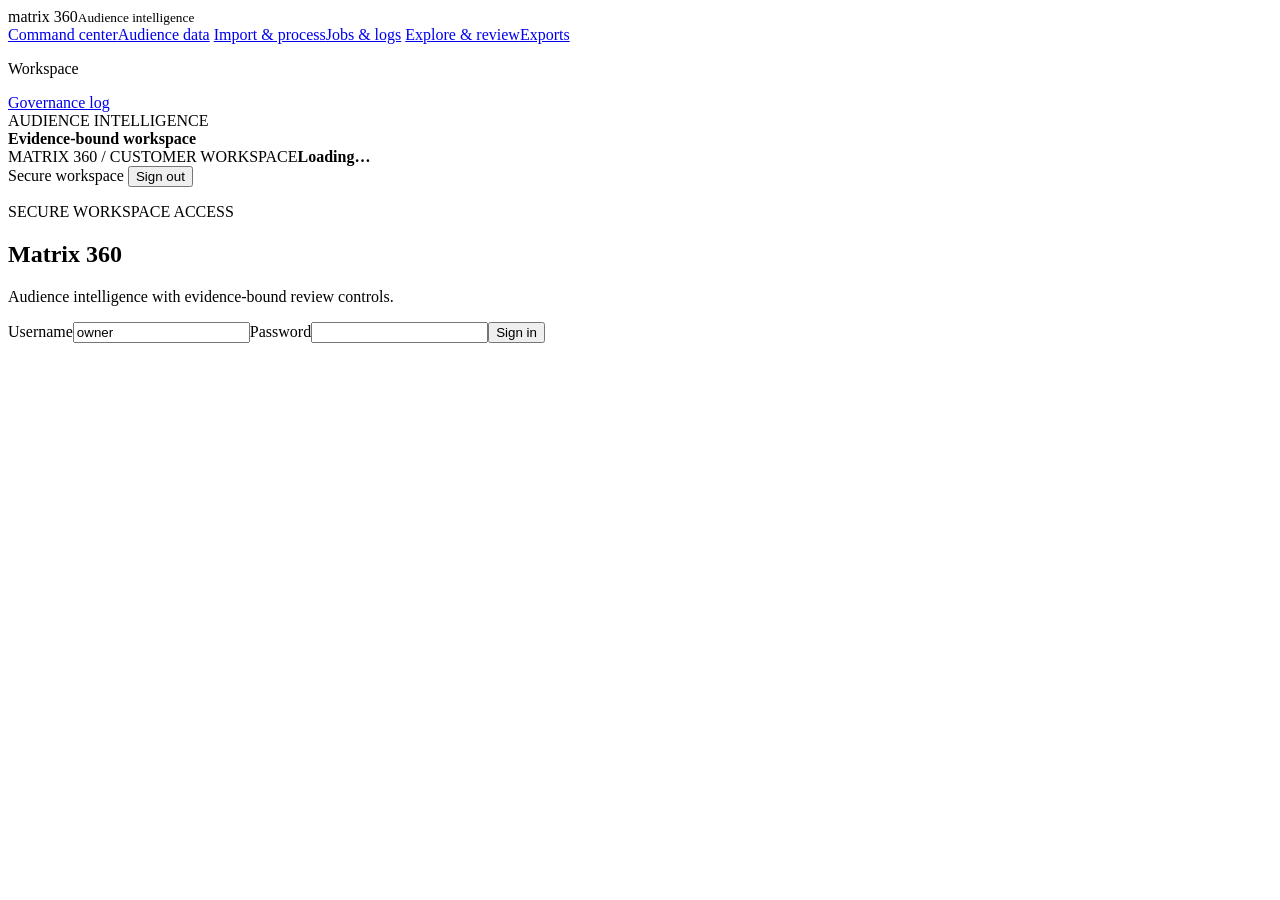
==== apps/web/index.html @ 9a4da001 "Connect bounded AI planning pipelines" ====
<!doctype html>
<html lang="en">
<head>
  <meta charset="utf-8" />
  <meta name="viewport" content="width=device-width, initial-scale=1" />
  <title>Matrix 360 / Audience Intelligence</title>
  <link rel="icon" href="/favicon.svg" type="image/svg+xml" />
  <link rel="stylesheet" href="/styles.css" />
  <link rel="stylesheet" href="/overrides.css" />
</head>
<body>
  <div class="app-shell">
    <aside class="sidebar" aria-label="Primary navigation">
      <div class="wordmark">matrix <span>360</span><small>Audience intelligence</small></div>
      <nav>
        <a class="active" href="#overview" data-page-link="dashboard">Command center</a><a href="#library" data-page-link="upload">Audience data</a>
        <a href="#processing" data-page-link="processing">Import &amp; process</a><a href="#activity" data-page-link="jobs">Jobs &amp; logs</a>
        <a href="#results" data-page-link="results">Explore &amp; review</a><a href="#exports" data-page-link="exports">Exports</a>
        <p>Workspace</p><a href="#audit" data-page-link="audit">Governance log</a>
      </nav>
      <div class="mode">AUDIENCE INTELLIGENCE<br><strong>Evidence-bound workspace</strong></div>
    </aside>
    <main>
      <header><div><span class="eyebrow">MATRIX 360 / CUSTOMER WORKSPACE</span><strong id="workspace">Loading…</strong></div><div class="status"><i></i> Secure workspace <button id="logout" class="quiet">Sign out</button></div></header>
      <section id="login-panel" class="login-panel">
        <div class="login-card"><p class="eyebrow">SECURE WORKSPACE ACCESS</p><h1>Matrix 360</h1><p>Audience intelligence with evidence-bound review controls.</p>
          <form id="login-form"><label>Username<input name="username" autocomplete="username" value="owner" required /></label><label>Password<input name="password" type="password" autocomplete="current-password" required /></label><button>Sign in</button></form><p id="login-error" role="alert"></p>
        </div>
      </section>
      <div id="console" hidden>
        <nav class="workflow-rail" aria-label="Guided workflow">
          <button type="button" data-workflow-page="upload" data-workflow-step="1"><span>01</span><strong>Import</strong><small>Upload &amp; inspect</small></button>
          <i aria-hidden="true"></i>
          <button type="button" data-workflow-page="processing" data-workflow-step="2"><span>02</span><strong>Define</strong><small>Review the plan</small></button>
          <i aria-hidden="true"></i>
          <button type="button" data-workflow-page="jobs" data-workflow-step="3"><span>03</span><strong>Review</strong><small>Results &amp; exports</small></button>
        </nav>
        <section id="overview" class="page-heading spatial-hero" data-page="dashboard"><div><p class="eyebrow">COMMAND CENTER</p><h1>Audience intelligence, in perspective.</h1><p>Bring source data, evidence-bound West Bengal classifications and review-ready exports into one accountable workspace.</p></div><div class="hero-actions"><span class="hero-orb" aria-hidden="true"></span><button id="new-job">Import audience data →</button></div></section>
        <section class="metrics" aria-label="Workspace statistics" data-page="dashboard"><article><span>Datasets</span><strong id="dataset-count">0</strong></article><article><span>Queued / running</span><strong id="active-count">0</strong></article><article><span>Completed</span><strong id="completed-count">0</strong></article><article><span>Review queue</span><strong id="review-count">0</strong></article></section>
        <section id="library" class="panel" data-page="upload"><div class="panel-heading"><div><p class="eyebrow">STEP 1 OF 3 · DATA LIBRARY</p><h2>Upload sources</h2><p>CSV, TSV, XLSX, XLS, XLSB or Parquet. Files stream to the local service; formulas are never executed.</p></div></div>
          <form id="upload-form"><label class="dropzone" id="dropzone" tabindex="0"><input id="files" name="files" type="file" multiple accept=".csv,.tsv,.xlsx,.xls,.xlsb,.parquet,.jsonl,.ndjson" /><strong>Drop files here or choose files</strong><span>Folder selection is supported in Chromium-based browsers.</span><input id="folder" type="file" webkitdirectory directory multiple hidden /></label><div class="upload-actions"><button type="button" class="secondary" id="choose-files">Choose files</button><button type="button" class="secondary" id="choose-folder">Choose folder</button><button id="upload" disabled>Upload &amp; inspect</button></div></form>
          <div id="file-tree" class="file-tree empty">No files selected.</div><div id="inspection" class="inspection" hidden></div>
          <section id="schema-catalog" class="schema-catalog" hidden aria-live="polite"><div class="schema-catalog-heading"><div><p class="eyebrow">IMPORT-LED FILTER CATALOG</p><h3>Fields detected from this dataset</h3><p id="schema-catalog-copy">Core identity and location fields are preserved. The remaining observed columns become filter candidates.</p></div><button id="improve-schema" class="secondary" type="button" hidden>AI refine labels</button></div><div id="schema-summary" class="schema-summary"></div><div id="schema-fields" class="schema-fields"></div><p id="schema-ai-notice" class="notice"></p></section>
        </section>
        <section id="processing" class="panel" data-page="processing"><div class="panel-heading"><div><p class="eyebrow">STEP 2 OF 3 · PROCESSING</p><h2>Start a persisted job</h2><p>Choose a deliberate workflow. Both modes use the same evidence-bound V4 executor.</p></div></div><div class="mode-switch" role="group" aria-label="Processing mode"><button type="button" class="selected" data-process-mode="verified">AI-Assisted Pipeline</button><button type="button" data-process-mode="ai-direct">AI Direct</button></div><div id="dataset-picker" class="empty">Upload a dataset to begin.</div><div id="verified-mode"><div class="ai-direct"><div><p class="eyebrow">AI-ASSISTED PIPELINE · REVIEWABLE FILTERS</p><h3>Plan with the observed schema</h3><p id="pipeline-planner-status">AI context: your objective and eligible non-contact headers only. The model never receives source rows, names, phones, emails or addresses.</p></div><label>Audience objective<textarea id="pipeline-objective" maxlength="600" placeholder="For example: West Bengal manufacturing companies in Howrah"></textarea></label><div class="ai-actions"><button id="suggest-pipeline-plan" type="button" class="secondary" disabled>Suggest safe filters</button><button id="preview-pipeline-plan" type="button" class="secondary" disabled>Validate &amp; preview</button></div><div id="pipeline-plan-status" class="notice">Select an uploaded dataset to build an editable, schema-bound filter plan.</div><div id="pipeline-plan-editor" class="filter-plan-editor" hidden></div></div><div class="filters"><label>Client export files<select id="process-profile-filter" multiple size="4"><option value="lakhotia" selected>Lakhotia Industrial</option><option value="shree" selected>Shree Heights</option><option value="vrindavan" selected>Vrindavan Greens</option></select></label><label>Limit client exports to districts<select id="process-district-filter" multiple size="6"></select></label><label><input id="ai-review-enabled" type="checkbox" /> Optional AI research review<small>Uses company, sector, district and geography status only. It adds review suggestions, never changes a classification or export.</small></label><small>Leave districts unselected to include matches from every West Bengal district. A record can remain in more than one selected client file when it matches more than one profile.</small></div><button id="start-job" disabled>Approve &amp; start AI-assisted processing</button></div><div id="ai-direct-mode" hidden><div class="ai-direct"><div><p class="eyebrow">AI DIRECT · PLAN THEN EXECUTE</p><h3>Start from a business profile</h3><p>AI context: the selected versioned business profile, your objective, and eligible non-contact headers. Source rows, names, phones, emails and addresses never leave this service.</p></div><label>Business profile<select id="ai-direct-profile"><option value="">No profile context</option></select></label><label>Objective<textarea id="ai-objective" maxlength="600" placeholder="For example: West Bengal manufacturing companies in Howrah"></textarea></label><div class="ai-actions"><button id="suggest-audience-plan" type="button" class="secondary" disabled>Suggest filters</button><button id="start-ai-job" type="button" disabled>Approve plan &amp; generate leads</button></div><div id="audience-plan" class="notice">Select an uploaded dataset, choose a profile prompt if applicable, then review the generated filter plan.</div></div></div><p class="notice">Exports are research outputs, not consent to contact. The local Matrix Engine V4 rules are versioned and testable.</p></section>
        <section id="activity" class="panel" data-page="jobs"><div class="panel-heading"><div><p class="eyebrow">STEP 3 OF 3 · JOBS &amp; LOGS</p><h2>Processing status and job log</h2></div><button class="secondary refresh">Refresh</button></div><div id="jobs" class="empty">No jobs yet.</div><div id="job-log" class="job-log empty">Select a job to see its processing log.</div><a id="download-job-log" class="secondary log-download" hidden>Download selected job log</a></section>
          <section id="results" class="panel" data-page="results"><div class="panel-heading"><div><p class="eyebrow">RESULTS &amp; REVIEW</p><h2>Audience explorer</h2><p>Layer observed source filters to define a campaign segment. Filters never infer consent or intent.</p></div><div><input id="search" placeholder="Search name, company, city or email" /><button id="run-search" class="secondary">Search</button></div></div><div class="filters"><label>Geography<select id="geo-filter" multiple size="5"><option>WB_CONFIRMED</option><option>WB_POSSIBLE</option><option>OUTSIDE_WB</option><option>GEO_UNKNOWN</option><option>REVIEW_REQUIRED</option></select></label><label>Districts<select id="district-filter" multiple size="6"></select></label><label>Client research views<select id="profile-filter" multiple size="3"><option value="lakhotia">Lakhotia Industrial</option><option value="shree">Shree Heights</option><option value="vrindavan">Vrindavan Greens</option></select></label><small>Filters combine with AND. Multiple values inside a filter use OR.</small></div><div class="filter-builder"><div><p class="eyebrow">FULL-DATASET FILTER BUILDER</p><h3>Filter only what this processed dataset contains</h3><p id="filter-hint" class="notice">Select a processed job to inspect available fields.</p></div><div class="filter-controls"><label>Field<select id="advanced-filter-field" disabled></select></label><label>Rule<select id="advanced-filter-operator" disabled><option value="contains">contains</option><option value="not_contains">does not contain</option><option value="is_any_of">is exactly one of</option><option value="is_none_of">is not one of</option><option value="is_present">is present</option><option value="is_empty">is empty</option></select></label><label id="advanced-filter-value-label">Value<input id="advanced-filter-value" list="advanced-filter-values" placeholder="For example: Tata, SUV, manufacturing" disabled /><datalist id="advanced-filter-values"></datalist></label><button id="add-advanced-filter" class="secondary" disabled>Add filter</button></div><div id="active-advanced-filters" class="filter-chips empty">No additional filters applied.</div><p id="vehicle-filter-notice" class="notice" hidden></p></div><p id="result-meta" class="notice">Select a completed job to review its records.</p><div class="table-wrap"><table><thead id="result-head"></thead><tbody id="result-body"></tbody></table></div></section>
        <section id="exports" class="panel" data-page="exports"><div class="panel-heading"><div><p class="eyebrow">EXPORTS</p><h2>Download generated files</h2><p>Choose a completed job, then download individual client CSVs, the combined workbook, or the manifest.</p></div></div><div id="export-list" class="empty">Select a completed job to load exports.</div></section>
        <section id="audit" class="panel" data-page="audit"><div class="panel-heading"><div><p class="eyebrow">AUDIT LOG</p><h2>Recent local activity</h2></div><a href="/api/v1/audit/download" class="secondary">Download audit log</a></div><div id="audit-list" class="empty">No activity loaded.</div></section>
      </div>
    </main>
  </div>
  <div id="toast" role="status" aria-live="polite"></div>
  <script src="/app.js"></script>
</body>
</html>
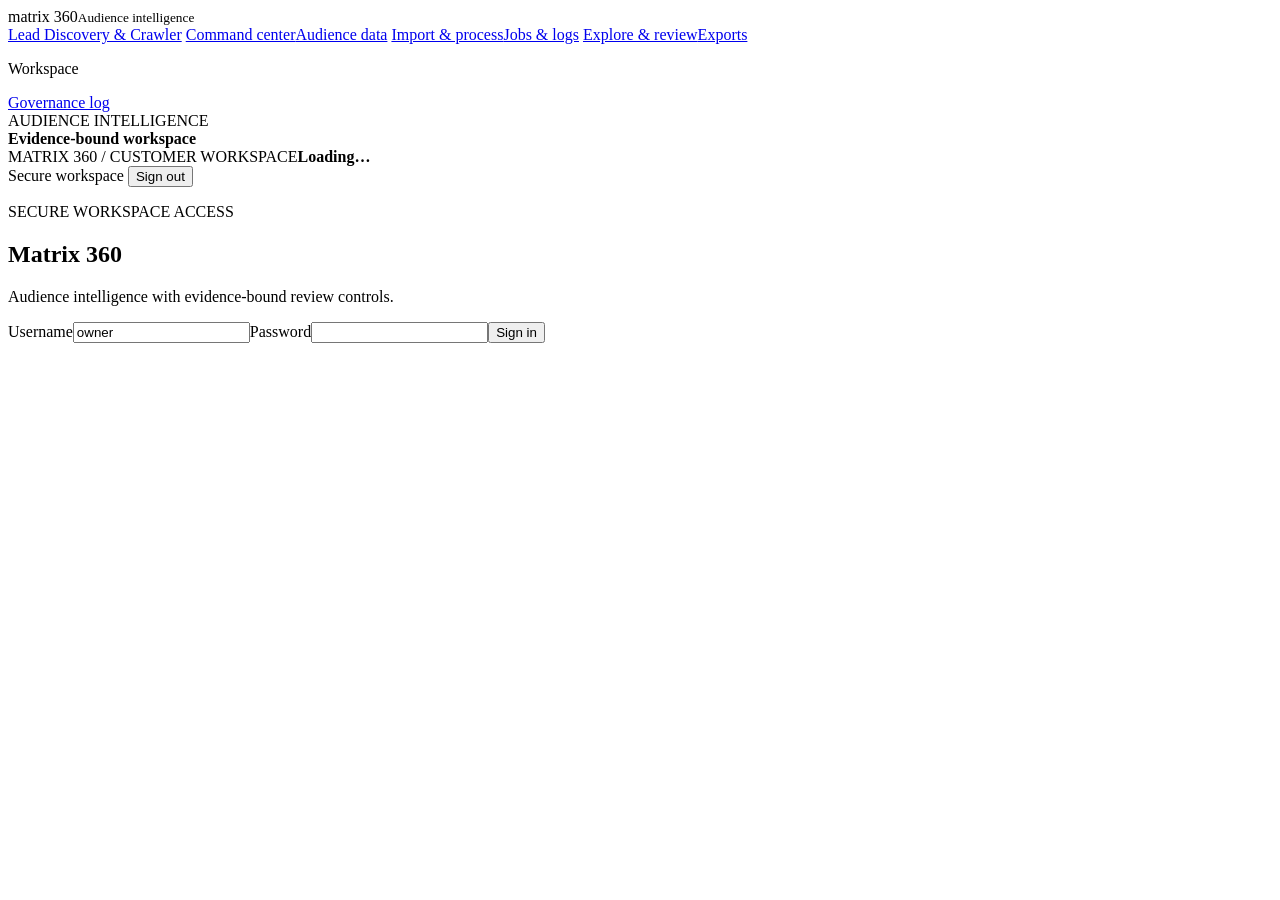
==== commit 5c88b4d9: "feat: integrate LeadScope AI Zero-API Web Scraper & Crawler Studio into Matrix 360 V5 Engine with di" ====
--- a/apps/web/index.html
+++ b/apps/web/index.html
@@ -13,7 +13,8 @@
     <aside class="sidebar" aria-label="Primary navigation">
       <div class="wordmark">matrix <span>360</span><small>Audience intelligence</small></div>
       <nav>
-        <a class="active" href="#overview" data-page-link="dashboard">Command center</a><a href="#library" data-page-link="upload">Audience data</a>
+        <a class="active" href="#discovery" data-page-link="discovery">Lead Discovery &amp; Crawler</a>
+        <a href="#overview" data-page-link="dashboard">Command center</a><a href="#library" data-page-link="upload">Audience data</a>
         <a href="#processing" data-page-link="processing">Import &amp; process</a><a href="#activity" data-page-link="jobs">Jobs &amp; logs</a>
         <a href="#results" data-page-link="results">Explore &amp; review</a><a href="#exports" data-page-link="exports">Exports</a>
         <p>Workspace</p><a href="#audit" data-page-link="audit">Governance log</a>
@@ -29,24 +30,146 @@
       </section>
       <div id="console" hidden>
         <nav class="workflow-rail" aria-label="Guided workflow">
+          <button type="button" class="active" data-workflow-page="discovery" data-workflow-step="0"><span>00</span><strong>Discover</strong><small>Zero-API web crawler</small></button>
+          <i aria-hidden="true"></i>
           <button type="button" data-workflow-page="upload" data-workflow-step="1"><span>01</span><strong>Import</strong><small>Upload &amp; inspect</small></button>
           <i aria-hidden="true"></i>
           <button type="button" data-workflow-page="processing" data-workflow-step="2"><span>02</span><strong>Define</strong><small>Review the plan</small></button>
           <i aria-hidden="true"></i>
           <button type="button" data-workflow-page="jobs" data-workflow-step="3"><span>03</span><strong>Review</strong><small>Results &amp; exports</small></button>
         </nav>
+        <section id="discovery" class="panel" data-page="discovery">
+          <div class="panel-heading">
+            <div>
+              <p class="eyebrow">STEP 0 · ZERO-API WEB DISCOVERY &amp; CRAWLER</p>
+              <h2>AI Lead Discovery &amp; Crawler Studio</h2>
+              <p>Autonomous 8-vector OSINT web crawler. Discovers company records, decodes obfuscated emails &amp; phones without paid scraping APIs, syncs to Avinash CRM &amp; Supabase, and transfers qualified leads directly into the Matrix 360 Engine.</p>
+            </div>
+          </div>
+          <div class="discovery-search-grid">
+            <div class="discovery-controls">
+              <label>Target Sector &amp; Discovery Objective
+                <textarea id="discovery-prompt" rows="3" placeholder="e.g. Find medium-scale fabrication units and steel foundries in Howrah and Hooghly with contact directors">Find medium-scale manufacturing units, steel fabricators and chemical processors in Howrah and Hooghly West Bengal with active operations</textarea>
+              </label>
+              <div class="preset-chips">
+                <button type="button" class="secondary chip-btn" data-preset="howrah-steel">Howrah Steel &amp; Fabrication</button>
+                <button type="button" class="secondary chip-btn" data-preset="hooghly-chem">Hooghly Industrial &amp; Chemicals</button>
+                <button type="button" class="secondary chip-btn" data-preset="kolkata-it">Kolkata IT &amp; Trading Hubs</button>
+                <button type="button" class="secondary chip-btn" data-preset="durgapur-eng">Durgapur Engineering Works</button>
+              </div>
+              <div class="discovery-actions-row">
+                <label>Target Lead Scale
+                  <select id="discovery-target-scale">
+                    <option value="50">50 Verified Companies (Fast)</option>
+                    <option value="200" selected>200 Target Leads (Standard)</option>
+                    <option value="500">500 High-Density Leads (Deep)</option>
+                    <option value="1000">1,000 Target Leads (Max Scale)</option>
+                  </select>
+                </label>
+                <button type="button" id="btn-run-scale-plan" class="secondary">🎯 Generate Scale Plan</button>
+                <button type="button" id="btn-load-corpus" class="secondary">🔄 Refresh Corpus</button>
+              </div>
+              <div id="scale-plan-output" class="notice" style="margin-top:8px;" hidden></div>
+            </div>
+            <div class="discovery-metrics-card">
+              <div style="display:flex;justify-content:space-between;align-items:center;">
+                <strong>8-Vector Autonomous OSINT Engine</strong>
+                <span class="badge">100% Zero-API</span>
+              </div>
+              <ul class="vector-list">
+                <li><span>🌐</span> <strong>V1: DuckDuckGo HTML &amp; Public Search</strong> (No API keys required)</li>
+                <li><span>🏭</span> <strong>V2: WB Industrial Estates &amp; Parks</strong> (67+ verified domains)</li>
+                <li><span>🏢</span> <strong>V3: MCA21 Company Registry &amp; CIN</strong> (Public company index)</li>
+                <li><span>📜</span> <strong>V4: GeM &amp; WB Tender Portals</strong> (Public bidder directory)</li>
+                <li><span>🚢</span> <strong>V5: Export-Import &amp; DGFT Filings</strong> (West Bengal port data)</li>
+                <li><span>🗺️</span> <strong>V6: OpenStreetMap / Overpass</strong> (Geo-polygon verification)</li>
+                <li><span>🔓</span> <strong>V7: Anti-Scrape De-anonymizer</strong> (Decodes [at], [dot], rotated text)</li>
+                <li><span>⚡</span> <strong>V8: Headless Playwright &amp; HTTP Fallback</strong> (Zero browser binaries needed)</li>
+              </ul>
+              <div style="margin-top:12px;font-size:11px;color:#475467;border-top:1px solid #e2e8f0;padding-top:8px;display:flex;gap:8px;align-items:center;flex-wrap:wrap;">
+                <strong>Avinash CRM Gateway:</strong>
+                <span id="supabase-status-pill" class="badge">Supabase REST Active</span>
+                <span class="badge">Render Ready</span>
+              </div>
+            </div>
+          </div>
+
+          <div class="crawler-subpanel">
+            <div class="subpanel-header">
+              <strong style="color:#0369a1;font-size:13px;">Live Single-Domain Headless / HTTP Crawler</strong>
+              <small style="color:#64748b;">Inspects target company contact pages, directors, emails &amp; phones in real-time</small>
+            </div>
+            <div class="crawl-form-row">
+              <input type="url" id="crawl-url-input" placeholder="https://example-industrial.com/contact-us" value="https://kolkataindustrial.in/contact" />
+              <button type="button" id="btn-run-crawl" class="secondary">🕷️ Run Live Crawl</button>
+            </div>
+            <div id="crawl-result-container" class="crawler-result" hidden></div>
+          </div>
+
+          <div class="leads-section">
+            <div class="leads-header-row">
+              <div>
+                <h3>Discovered Leads Corpus (<span id="leads-count">0</span> companies)</h3>
+                <p class="notice" style="margin:0;">Raw discovered web leads awaiting deterministic West Bengal verification.</p>
+              </div>
+              <div class="leads-filter-controls">
+                <select id="leads-filter-status">
+                  <option value="all">All Statuses</option>
+                  <option value="PRE_PASS">Pre-Pass Only</option>
+                  <option value="REVIEW_REQUIRED">Review Required</option>
+                  <option value="EXCLUDE">Excluded</option>
+                </select>
+                <select id="leads-filter-district">
+                  <option value="all">All Districts</option>
+                  <option value="Howrah">Howrah</option>
+                  <option value="Hooghly">Hooghly</option>
+                  <option value="Kolkata">Kolkata</option>
+                  <option value="Paschim Bardhaman">Paschim Bardhaman</option>
+                  <option value="North 24 Parganas">North 24 Parganas</option>
+                  <option value="South 24 Parganas">South 24 Parganas</option>
+                </select>
+                <input type="search" id="leads-search-input" placeholder="Search company, CIN or keyword…" />
+                <button type="button" id="btn-send-to-engine" style="background:linear-gradient(135deg, #059669, #10b981);color:#fff;border:none;font-weight:700;">🚀 Send Discovered Leads to Engine →</button>
+              </div>
+            </div>
+            <div class="table-wrap">
+              <table>
+                <thead>
+                  <tr>
+                    <th>Company</th>
+                    <th>CIN</th>
+                    <th>District</th>
+                    <th>State</th>
+                    <th>Director / Contact</th>
+                    <th>Phone</th>
+                    <th>Email</th>
+                    <th>Domain</th>
+                    <th>Status</th>
+                    <th>Confidence</th>
+                  </tr>
+                </thead>
+                <tbody id="discovery-leads-tbody">
+                  <tr><td colspan="10">Loading discovered leads…</td></tr>
+                </tbody>
+              </table>
+            </div>
+            <div id="discovery-transfer-status" class="notice" style="margin-top:12px;" hidden></div>
+          </div>
+        </section>
         <section id="overview" class="page-heading spatial-hero" data-page="dashboard"><div><p class="eyebrow">COMMAND CENTER</p><h1>Audience intelligence, in perspective.</h1><p>Bring source data, evidence-bound West Bengal classifications and review-ready exports into one accountable workspace.</p></div><div class="hero-actions"><span class="hero-orb" aria-hidden="true"></span><button id="new-job">Import audience data →</button></div></section>
         <section class="metrics" aria-label="Workspace statistics" data-page="dashboard"><article><span>Datasets</span><strong id="dataset-count">0</strong></article><article><span>Queued / running</span><strong id="active-count">0</strong></article><article><span>Completed</span><strong id="completed-count">0</strong></article><article><span>Review queue</span><strong id="review-count">0</strong></article></section>
         <section id="library" class="panel" data-page="upload"><div class="panel-heading"><div><p class="eyebrow">STEP 1 OF 3 · DATA LIBRARY</p><h2>Upload sources</h2><p>CSV, TSV, XLSX, XLS, XLSB or Parquet. Files stream to the local service; formulas are never executed.</p></div></div>
-          <form id="upload-form"><label class="dropzone" id="dropzone" tabindex="0"><input id="files" name="files" type="file" multiple accept=".csv,.tsv,.xlsx,.xls,.xlsb,.parquet,.jsonl,.ndjson" /><strong>Drop files here or choose files</strong><span>Folder selection is supported in Chromium-based browsers.</span><input id="folder" type="file" webkitdirectory directory multiple hidden /></label><div class="upload-actions"><button type="button" class="secondary" id="choose-files">Choose files</button><button type="button" class="secondary" id="choose-folder">Choose folder</button><button id="upload" disabled>Upload &amp; inspect</button></div></form>
+          <form id="upload-form"><label class="dropzone" id="dropzone" tabindex="0"><input id="files" name="files" type="file" multiple accept=".csv,.tsv,.xlsx,.xls,.xlsb,.parquet,.jsonl,.ndjson" /><strong>Drop one or more source files here</strong><span>One file works for a quick test; multiple files are kept as separate sources in the same processing job. Folder selection is supported in Chromium-based browsers.</span><input id="folder" type="file" webkitdirectory directory multiple hidden /></label><div class="upload-actions"><button type="button" class="secondary" id="choose-files">Choose files</button><button type="button" class="secondary" id="choose-folder">Choose folder</button><button id="upload" disabled>Upload &amp; inspect</button></div></form>
           <div id="file-tree" class="file-tree empty">No files selected.</div><div id="inspection" class="inspection" hidden></div>
           <section id="schema-catalog" class="schema-catalog" hidden aria-live="polite"><div class="schema-catalog-heading"><div><p class="eyebrow">IMPORT-LED FILTER CATALOG</p><h3>Fields detected from this dataset</h3><p id="schema-catalog-copy">Core identity and location fields are preserved. The remaining observed columns become filter candidates.</p></div><button id="improve-schema" class="secondary" type="button" hidden>AI refine labels</button></div><div id="schema-summary" class="schema-summary"></div><div id="schema-fields" class="schema-fields"></div><p id="schema-ai-notice" class="notice"></p></section>
         </section>
-        <section id="processing" class="panel" data-page="processing"><div class="panel-heading"><div><p class="eyebrow">STEP 2 OF 3 · PROCESSING</p><h2>Start a persisted job</h2><p>Choose a deliberate workflow. Both modes use the same evidence-bound V4 executor.</p></div></div><div class="mode-switch" role="group" aria-label="Processing mode"><button type="button" class="selected" data-process-mode="verified">AI-Assisted Pipeline</button><button type="button" data-process-mode="ai-direct">AI Direct</button></div><div id="dataset-picker" class="empty">Upload a dataset to begin.</div><div id="verified-mode"><div class="ai-direct"><div><p class="eyebrow">AI-ASSISTED PIPELINE · REVIEWABLE FILTERS</p><h3>Plan with the observed schema</h3><p id="pipeline-planner-status">AI context: your objective and eligible non-contact headers only. The model never receives source rows, names, phones, emails or addresses.</p></div><label>Audience objective<textarea id="pipeline-objective" maxlength="600" placeholder="For example: West Bengal manufacturing companies in Howrah"></textarea></label><div class="ai-actions"><button id="suggest-pipeline-plan" type="button" class="secondary" disabled>Suggest safe filters</button><button id="preview-pipeline-plan" type="button" class="secondary" disabled>Validate &amp; preview</button></div><div id="pipeline-plan-status" class="notice">Select an uploaded dataset to build an editable, schema-bound filter plan.</div><div id="pipeline-plan-editor" class="filter-plan-editor" hidden></div></div><div class="filters"><label>Client export files<select id="process-profile-filter" multiple size="4"><option value="lakhotia" selected>Lakhotia Industrial</option><option value="shree" selected>Shree Heights</option><option value="vrindavan" selected>Vrindavan Greens</option></select></label><label>Limit client exports to districts<select id="process-district-filter" multiple size="6"></select></label><label><input id="ai-review-enabled" type="checkbox" /> Optional AI research review<small>Uses company, sector, district and geography status only. It adds review suggestions, never changes a classification or export.</small></label><small>Leave districts unselected to include matches from every West Bengal district. A record can remain in more than one selected client file when it matches more than one profile.</small></div><button id="start-job" disabled>Approve &amp; start AI-assisted processing</button></div><div id="ai-direct-mode" hidden><div class="ai-direct"><div><p class="eyebrow">AI DIRECT · PLAN THEN EXECUTE</p><h3>Start from a business profile</h3><p>AI context: the selected versioned business profile, your objective, and eligible non-contact headers. Source rows, names, phones, emails and addresses never leave this service.</p></div><label>Business profile<select id="ai-direct-profile"><option value="">No profile context</option></select></label><label>Objective<textarea id="ai-objective" maxlength="600" placeholder="For example: West Bengal manufacturing companies in Howrah"></textarea></label><div class="ai-actions"><button id="suggest-audience-plan" type="button" class="secondary" disabled>Suggest filters</button><button id="start-ai-job" type="button" disabled>Approve plan &amp; generate leads</button></div><div id="audience-plan" class="notice">Select an uploaded dataset, choose a profile prompt if applicable, then review the generated filter plan.</div></div></div><p class="notice">Exports are research outputs, not consent to contact. The local Matrix Engine V4 rules are versioned and testable.</p></section>
-        <section id="activity" class="panel" data-page="jobs"><div class="panel-heading"><div><p class="eyebrow">STEP 3 OF 3 · JOBS &amp; LOGS</p><h2>Processing status and job log</h2></div><button class="secondary refresh">Refresh</button></div><div id="jobs" class="empty">No jobs yet.</div><div id="job-log" class="job-log empty">Select a job to see its processing log.</div><a id="download-job-log" class="secondary log-download" hidden>Download selected job log</a></section>
+        <section id="processing" class="panel" data-page="processing"><div class="panel-heading"><div><p class="eyebrow">STEP 2 OF 3 · PROCESSING</p><h2>Tell us what you need</h2><p>Use your preferred language. Describe the audience in plain words, or leave it empty to process the complete uploaded dataset with the evidence-bound V4 rules.</p></div></div><div class="mode-switch" role="group" aria-label="Processing mode"><button type="button" class="selected" data-process-mode="verified">Guided AI</button><button type="button" data-process-mode="ai-direct">AI Direct</button></div><div id="dataset-picker" class="empty">Upload a dataset to begin.</div><div id="verified-mode"><div class="ai-direct"><div><p class="eyebrow">GUIDED AI · REVIEWABLE FILTERS</p><h3>Describe the intended audience</h3><p id="pipeline-planner-status">Write in any language. AI receives only your objective and eligible non-contact column headers—never source rows, names, phones, emails or addresses.</p></div><label>What should this data find? <span class="field-optional">Optional</span><textarea id="pipeline-objective" maxlength="600" placeholder="Example: Howrah ke manufacturing businesses / West Bengal manufacturing companies in Howrah"></textarea><small class="notice">No filters in your request? Leave this blank and start complete evidence-bound processing.</small></label><div class="ai-actions"><button id="suggest-pipeline-plan" type="button" class="secondary" disabled>Prepare safe plan</button><button id="preview-pipeline-plan" type="button" class="secondary" disabled>Validate &amp; preview</button></div><div id="pipeline-plan-status" class="notice">Select an uploaded dataset. You can either describe the audience or process all uploaded records.</div><div id="pipeline-plan-editor" class="filter-plan-editor" hidden></div></div><div class="filters"><label>Client export files<select id="process-profile-filter" multiple size="4"><option value="lakhotia" selected>Lakhotia Industrial</option><option value="shree" selected>Shree Heights</option><option value="vrindavan" selected>Vrindavan Greens</option></select></label><label>Limit client exports to districts<select id="process-district-filter" multiple size="6"></select></label><label><input id="ai-review-enabled" type="checkbox" /> Optional AI research review<small>Uses company, sector, district and geography status only. It adds review suggestions, never changes a classification or export. It requires a positive local spending cap and explicit approval.</small></label><small>Leave districts unselected to include matches from every West Bengal district. A record can remain in more than one selected client file when it matches more than one profile.</small></div><button id="start-job" disabled>Start complete evidence-bound processing</button></div><div id="ai-direct-mode" hidden><div class="ai-direct"><div><p class="eyebrow">AI DIRECT · PLAN THEN EXECUTE</p><h3>Start from a business profile</h3><p>AI context: the selected versioned business profile, your objective, and eligible non-contact headers. Source rows, names, phones, emails and addresses never leave this service.</p></div><label>Business profile<select id="ai-direct-profile"><option value="">No profile context</option></select></label><label>Objective<textarea id="ai-objective" maxlength="600" placeholder="Write the outcome in your preferred language"></textarea></label><div class="ai-actions"><button id="suggest-audience-plan" type="button" class="secondary" disabled>Prepare safe plan</button><button id="start-ai-job" type="button" disabled>Approve plan &amp; generate leads</button></div><div id="audience-plan" class="notice">Select an uploaded dataset, choose a profile prompt if applicable, then review the generated filter plan.</div></div></div><p class="notice">Exports are research outputs, not consent to contact. The local Matrix Engine V4 rules are versioned and testable.</p></section>
+        <section id="activity" class="panel" data-page="jobs"><div class="panel-heading"><div><p class="eyebrow">STEP 3 OF 3 · JOBS &amp; LOGS</p><h2>Current processing</h2><p>Only queued and running work appears here. Open History to access earlier imports, completed jobs, logs and downloads.</p></div><div class="job-heading-actions"><button id="toggle-history-drawer" type="button" class="secondary">Open history <span id="job-history-count">0</span></button><button class="secondary refresh">Refresh</button></div></div><div id="jobs" class="empty">No processing is running. Open History to inspect completed work or download exports.</div><div id="job-log" class="job-log empty">Choose a job from History to see its processing log.</div><a id="download-job-log" class="secondary log-download" hidden>Download selected job log</a></section>
           <section id="results" class="panel" data-page="results"><div class="panel-heading"><div><p class="eyebrow">RESULTS &amp; REVIEW</p><h2>Audience explorer</h2><p>Layer observed source filters to define a campaign segment. Filters never infer consent or intent.</p></div><div><input id="search" placeholder="Search name, company, city or email" /><button id="run-search" class="secondary">Search</button></div></div><div class="filters"><label>Geography<select id="geo-filter" multiple size="5"><option>WB_CONFIRMED</option><option>WB_POSSIBLE</option><option>OUTSIDE_WB</option><option>GEO_UNKNOWN</option><option>REVIEW_REQUIRED</option></select></label><label>Districts<select id="district-filter" multiple size="6"></select></label><label>Client research views<select id="profile-filter" multiple size="3"><option value="lakhotia">Lakhotia Industrial</option><option value="shree">Shree Heights</option><option value="vrindavan">Vrindavan Greens</option></select></label><small>Filters combine with AND. Multiple values inside a filter use OR.</small></div><div class="filter-builder"><div><p class="eyebrow">FULL-DATASET FILTER BUILDER</p><h3>Filter only what this processed dataset contains</h3><p id="filter-hint" class="notice">Select a processed job to inspect available fields.</p></div><div class="filter-controls"><label>Field<select id="advanced-filter-field" disabled></select></label><label>Rule<select id="advanced-filter-operator" disabled><option value="contains">contains</option><option value="not_contains">does not contain</option><option value="is_any_of">is exactly one of</option><option value="is_none_of">is not one of</option><option value="is_present">is present</option><option value="is_empty">is empty</option></select></label><label id="advanced-filter-value-label">Value<input id="advanced-filter-value" list="advanced-filter-values" placeholder="For example: Tata, SUV, manufacturing" disabled /><datalist id="advanced-filter-values"></datalist></label><button id="add-advanced-filter" class="secondary" disabled>Add filter</button></div><div id="active-advanced-filters" class="filter-chips empty">No additional filters applied.</div><p id="vehicle-filter-notice" class="notice" hidden></p></div><p id="result-meta" class="notice">Select a completed job to review its records.</p><div class="table-wrap"><table><thead id="result-head"></thead><tbody id="result-body"></tbody></table></div></section>
         <section id="exports" class="panel" data-page="exports"><div class="panel-heading"><div><p class="eyebrow">EXPORTS</p><h2>Download generated files</h2><p>Choose a completed job, then download individual client CSVs, the combined workbook, or the manifest.</p></div></div><div id="export-list" class="empty">Select a completed job to load exports.</div></section>
         <section id="audit" class="panel" data-page="audit"><div class="panel-heading"><div><p class="eyebrow">AUDIT LOG</p><h2>Recent local activity</h2></div><a href="/api/v1/audit/download" class="secondary">Download audit log</a></div><div id="audit-list" class="empty">No activity loaded.</div></section>
+        <button id="history-drawer-tab" class="history-drawer-tab" type="button" aria-controls="history-drawer">History <span id="history-tab-count">0</span></button>
+        <aside id="history-drawer" class="history-drawer" aria-label="Workspace history" hidden><div class="history-drawer-heading"><div><p class="eyebrow">WORKSPACE HISTORY</p><h2>Imports, jobs &amp; files</h2><p>Everything completed or previously uploaded is kept here.</p></div><button id="close-history-drawer" class="quiet" type="button" aria-label="Hide history">×</button></div><section class="history-section"><div class="history-section-heading"><strong>Imported data</strong><span id="history-dataset-count">0</span></div><p class="notice">Choose a prior import to process it again.</p><div id="history-dataset-list" class="history-list empty">No imported datasets.</div></section><section class="history-section"><div class="history-section-heading"><strong>Completed jobs</strong><span id="history-job-count">0</span></div><p class="notice">Choose a job to view its log, results and downloads.</p><div id="history-drawer-list" class="history-list empty">No completed jobs.</div></section></aside>
       </div>
     </main>
   </div>
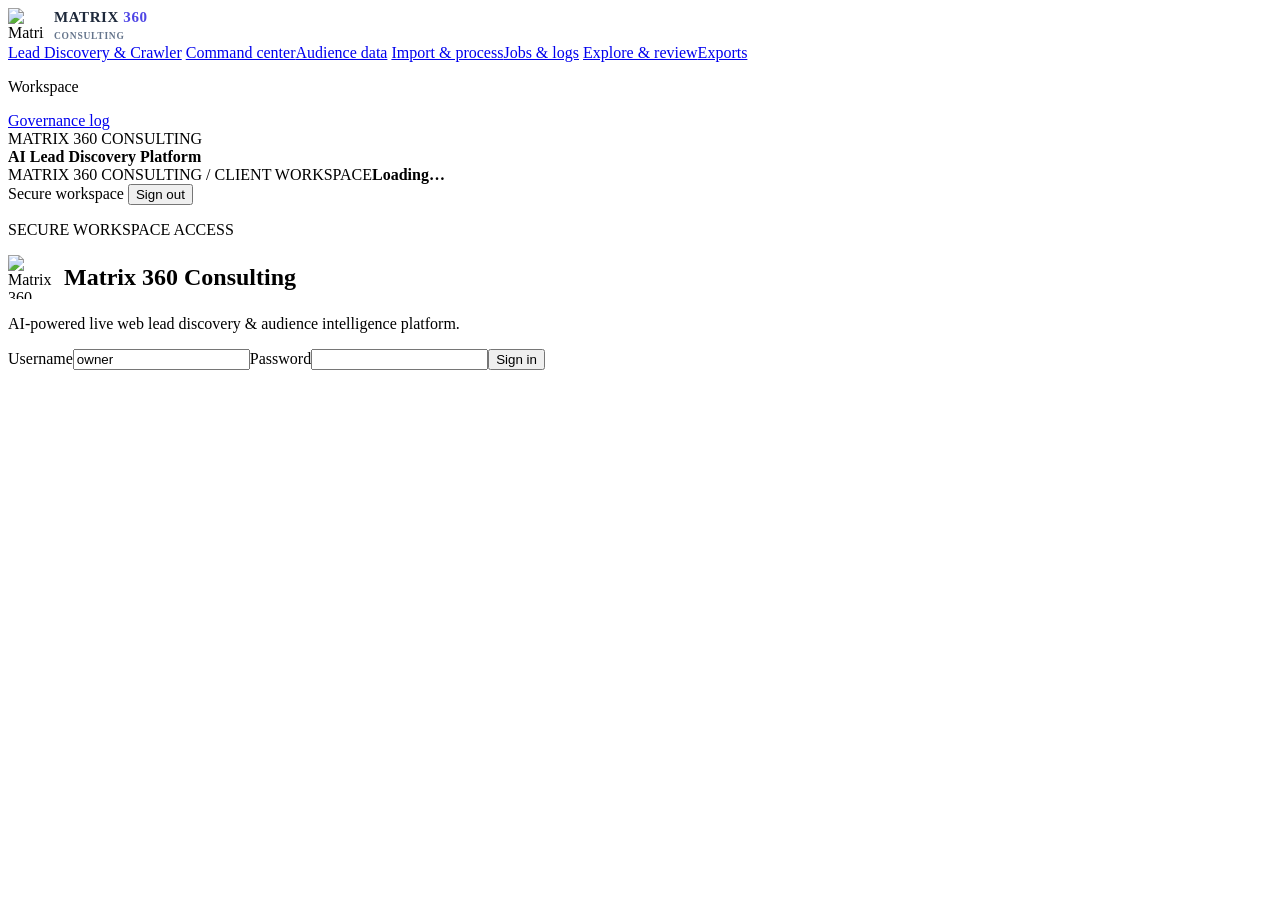
==== commit b1e9f005: "feat: add Matrix 360 Consulting branding, real-time web scraper campaign engine, target lead count s" ====
--- a/apps/web/index.html
+++ b/apps/web/index.html
@@ -3,7 +3,7 @@
 <head>
   <meta charset="utf-8" />
   <meta name="viewport" content="width=device-width, initial-scale=1" />
-  <title>Matrix 360 / Audience Intelligence</title>
+  <title>Matrix 360 Consulting | AI Lead Discovery & Intelligence Platform</title>
   <link rel="icon" href="/favicon.svg" type="image/svg+xml" />
   <link rel="stylesheet" href="/styles.css" />
   <link rel="stylesheet" href="/overrides.css" />
@@ -11,7 +11,13 @@
 <body>
   <div class="app-shell">
     <aside class="sidebar" aria-label="Primary navigation">
-      <div class="wordmark">matrix <span>360</span><small>Audience intelligence</small></div>
+      <div class="wordmark" style="display:flex;align-items:center;gap:10px;">
+        <img src="/assets/logo.png" alt="Matrix 360 Logo" style="height:36px;width:36px;object-fit:contain;" />
+        <div>
+          <span style="font-size:15px;font-weight:800;letter-spacing:0.04em;color:#1e293b;display:block;line-height:1.1;">MATRIX <span style="color:#4f46e5;">360</span></span>
+          <small style="font-size:9.5px;font-weight:700;color:#64748b;letter-spacing:0.08em;text-transform:uppercase;">Consulting</small>
+        </div>
+      </div>
       <nav>
         <a class="active" href="#discovery" data-page-link="discovery">Lead Discovery &amp; Crawler</a>
         <a href="#overview" data-page-link="dashboard">Command center</a><a href="#library" data-page-link="upload">Audience data</a>
@@ -19,12 +25,18 @@
         <a href="#results" data-page-link="results">Explore &amp; review</a><a href="#exports" data-page-link="exports">Exports</a>
         <p>Workspace</p><a href="#audit" data-page-link="audit">Governance log</a>
       </nav>
-      <div class="mode">AUDIENCE INTELLIGENCE<br><strong>Evidence-bound workspace</strong></div>
+      <div class="mode">MATRIX 360 CONSULTING<br><strong>AI Lead Discovery Platform</strong></div>
     </aside>
     <main>
-      <header><div><span class="eyebrow">MATRIX 360 / CUSTOMER WORKSPACE</span><strong id="workspace">Loading…</strong></div><div class="status"><i></i> Secure workspace <button id="logout" class="quiet">Sign out</button></div></header>
+      <header><div><span class="eyebrow">MATRIX 360 CONSULTING / CLIENT WORKSPACE</span><strong id="workspace">Loading…</strong></div><div class="status"><i></i> Secure workspace <button id="logout" class="quiet">Sign out</button></div></header>
       <section id="login-panel" class="login-panel">
-        <div class="login-card"><p class="eyebrow">SECURE WORKSPACE ACCESS</p><h1>Matrix 360</h1><p>Audience intelligence with evidence-bound review controls.</p>
+        <div class="login-card">
+          <p class="eyebrow">SECURE WORKSPACE ACCESS</p>
+          <div style="display:flex;align-items:center;gap:12px;margin-bottom:12px;">
+            <img src="/assets/logo.png" alt="Matrix 360 Logo" style="height:44px;width:44px;object-fit:contain;" />
+            <h1 style="margin:0;font-size:24px;">Matrix 360 Consulting</h1>
+          </div>
+          <p>AI-powered live web lead discovery &amp; audience intelligence platform.</p>
           <form id="login-form"><label>Username<input name="username" autocomplete="username" value="owner" required /></label><label>Password<input name="password" type="password" autocomplete="current-password" required /></label><button>Sign in</button></form><p id="login-error" role="alert"></p>
         </div>
       </section>
@@ -38,88 +50,173 @@
           <i aria-hidden="true"></i>
           <button type="button" data-workflow-page="jobs" data-workflow-step="3"><span>03</span><strong>Review</strong><small>Results &amp; exports</small></button>
         </nav>
-        <section id="discovery" class="panel" data-page="discovery">
+                <section id="discovery" class="panel" data-page="discovery">
           <div class="panel-heading">
             <div>
-              <p class="eyebrow">STEP 0 · ZERO-API WEB DISCOVERY &amp; CRAWLER</p>
-              <h2>AI Lead Discovery &amp; Crawler Studio</h2>
-              <p>Autonomous 8-vector OSINT web crawler. Discovers company records, decodes obfuscated emails &amp; phones without paid scraping APIs, syncs to Avinash CRM &amp; Supabase, and transfers qualified leads directly into the Matrix 360 Engine.</p>
-            </div>
-          </div>
-          <div class="discovery-search-grid">
-            <div class="discovery-controls">
-              <label>Target Sector &amp; Discovery Objective
-                <textarea id="discovery-prompt" rows="3" placeholder="e.g. Find medium-scale fabrication units and steel foundries in Howrah and Hooghly with contact directors">Find medium-scale manufacturing units, steel fabricators and chemical processors in Howrah and Hooghly West Bengal with active operations</textarea>
+              <p class="eyebrow">STEP 0 · AI LEAD FINDER &amp; SMART DISCOVERY STUDIO</p>
+              <h2>AI Lead Finder &amp; Live Web Discovery</h2>
+              <p>Find, verify and rank West Bengal business leads with zero effort. Type what you need or tap smart filter pills below—our automated live crawler discovers fresh public company records, verified directors, phone numbers and emails in real-time.</p>
+            </div>
+          </div>
+
+          <!-- Hero Search & Action Bar -->
+          <div style="background:#fff;border:1px solid #e2e8f0;border-radius:16px;padding:18px;box-shadow:0 3px 12px rgba(15,23,42,0.03);">
+            <!-- Lead Target & Live Speed Selector -->
+            <div style="display:flex;gap:14px;align-items:center;flex-wrap:wrap;margin-bottom:14px;padding-bottom:12px;border-bottom:1px solid #f1f5f9;">
+              <label style="font-size:13px;font-weight:700;color:#1e293b;display:flex;align-items:center;gap:8px;">
+                <span>🎯 Target Campaign Lead Count:</span>
+                <select id="target-lead-count" style="height:36px;border-radius:8px;border:1.5px solid #4f46e5;padding:0 12px;font-size:13px;font-weight:700;color:#1e293b;background:#f8faff;cursor:pointer;">
+                  <option value="50">50 leads (Fast ~ 1-2 min)</option>
+                  <option value="100">100 leads (Quick ~ 3-4 min)</option>
+                  <option value="200" selected>200 leads (Standard Campaign ~ 6-8 min)</option>
+                  <option value="500">500 leads (Deep Market Scan ~ 15-20 min)</option>
+                  <option value="1000">1,000 leads (Enterprise Scale ~ 35-40 min)</option>
+                </select>
               </label>
-              <div class="preset-chips">
-                <button type="button" class="secondary chip-btn" data-preset="howrah-steel">Howrah Steel &amp; Fabrication</button>
-                <button type="button" class="secondary chip-btn" data-preset="hooghly-chem">Hooghly Industrial &amp; Chemicals</button>
-                <button type="button" class="secondary chip-btn" data-preset="kolkata-it">Kolkata IT &amp; Trading Hubs</button>
-                <button type="button" class="secondary chip-btn" data-preset="durgapur-eng">Durgapur Engineering Works</button>
-              </div>
-              <div class="discovery-actions-row">
-                <label>Target Lead Scale
-                  <select id="discovery-target-scale">
-                    <option value="50">50 Verified Companies (Fast)</option>
-                    <option value="200" selected>200 Target Leads (Standard)</option>
-                    <option value="500">500 High-Density Leads (Deep)</option>
-                    <option value="1000">1,000 Target Leads (Max Scale)</option>
+              <div id="campaign-speed-badge" style="display:none;align-items:center;gap:6px;background:#f0fdf4;border:1px solid #86efac;border-radius:8px;padding:4px 12px;">
+                <span style="display:inline-block;width:8px;height:8px;border-radius:50%;background:#22c55e;animation:pulse 1.2s infinite;"></span>
+                <span id="campaign-speed-text" style="font-size:12px;font-weight:700;color:#15803d;">0.0 leads/min</span>
+              </div>
+            </div>
+
+            <!-- Live Progress Bar (shown when crawling) -->
+            <div id="campaign-progress-wrap" style="display:none;margin-bottom:14px;background:#f8faff;border:1px solid #cbd5e1;border-radius:10px;padding:12px 16px;">
+              <div style="display:flex;justify-content:space-between;align-items:center;margin-bottom:8px;">
+                <span style="font-size:12px;font-weight:700;color:#1e293b;" id="campaign-progress-label">🕷️ Live crawling public web data... 0 leads found</span>
+                <span style="font-size:12px;font-weight:600;color:#4f46e5;" id="campaign-progress-eta">Estimating time...</span>
+              </div>
+              <div style="background:#e2e8f0;border-radius:999px;height:8px;overflow:hidden;">
+                <div id="campaign-progress-bar" style="height:100%;background:linear-gradient(90deg,#4f46e5,#818cf8);border-radius:999px;width:0%;transition:width 0.4s ease;"></div>
+              </div>
+              <div style="margin-top:6px;font-size:11px;color:#64748b;" id="campaign-progress-sub">Autonomous zero-API multi-vector crawler scanning West Bengal industrial estates, registries &amp; portals...</div>
+            </div>
+            <div style="display:flex;gap:10px;align-items:center;flex-wrap:wrap;">
+              <input id="discovery-prompt" type="text" placeholder="e.g. Factory, steel &amp; warehouse owners in Howrah &amp; Hooghly with strong business scale..." value="Manufacturing plants, steel fabrication and chemical industrial units in Howrah and Hooghly West Bengal" style="flex:1;min-width:260px;min-height:42px;border-radius:10px;border:1px solid #cbd5e1;padding:0 14px;font-size:13px;font-family:inherit;" />
+              <button type="button" id="btn-discover-live" style="background:linear-gradient(135deg,#4f46e5,#4338ca);color:#fff;font-weight:700;border:none;border-radius:10px;padding:0 18px;min-height:42px;cursor:pointer;box-shadow:0 4px 12px rgba(79,70,229,0.22);font-size:13px;">✨ Discover Fresh Leads (Live Crawl)</button>
+              <button type="button" id="btn-load-corpus" class="secondary" style="border-radius:10px;min-height:42px;font-size:13px;">🔄 Refresh Leads</button>
+            </div>
+
+            <!-- 1-Tap Quick Ideas -->
+            <div style="margin-top:12px;padding-top:12px;border-top:1px solid #f1f5f9;display:flex;flex-wrap:wrap;align-items:center;gap:6px;">
+              <span style="font-size:12px;font-weight:600;color:#64748b;margin-right:4px;">Quick 1-tap ideas:</span>
+              <button type="button" class="pill-btn chip-btn active" data-preset="howrah-steel">🏭 Factory &amp; Warehouse Owners</button>
+              <button type="button" class="pill-btn chip-btn" data-preset="luxury-cars">🚘 Luxury Car &amp; Fleet Owners (BMW, Fortuner)</button>
+              <button type="button" class="pill-btn chip-btn" data-preset="hni-business">💎 High-Income Business Families</button>
+              <button type="button" class="pill-btn chip-btn" data-preset="show-all">🌍 Show All Verified Leads</button>
+            </div>
+
+            <!-- Automated Live Crawler Pulse Banner -->
+            <div id="live-crawl-status" class="live-crawl-banner">
+              <div>
+                <span class="live-crawl-pulse"></span>
+                <strong>Automated Live Crawler:</strong> <span id="live-crawl-status-text">Ready. Continuously crawling 67+ verified industrial estates &amp; public registers.</span>
+              </div>
+              <div style="display:flex;gap:8px;align-items:center;">
+                <span class="badge" style="background:#e0e7ff;color:#4338ca;">100% Zero-API · Autonomous</span>
+                <span id="supabase-status-pill" class="badge">Supabase REST Active</span>
+              </div>
+            </div>
+          </div>
+
+          <!-- AI Smart Filters (Interactive Tap Pills) -->
+          <div class="smart-filter-container">
+            <div style="display:flex;justify-content:space-between;align-items:center;flex-wrap:wrap;gap:8px;">
+              <div>
+                <strong style="font-size:13px;color:#1e293b;text-transform:uppercase;letter-spacing:0.04em;">Smart Filter Pills</strong>
+                <span style="font-size:12px;color:#64748b;margin-left:8px;">Tap pills below to dynamically filter your audience</span>
+              </div>
+              <div style="display:flex;gap:10px;font-size:12px;">
+                <button type="button" id="btn-select-all-pills" style="background:none;border:none;color:#4f46e5;font-weight:700;cursor:pointer;">Select All</button>
+                <span style="color:#cbd5e1;">|</span>
+                <button type="button" id="btn-reset-pills" style="background:none;border:none;color:#64748b;font-weight:600;cursor:pointer;">Reset Filters</button>
+              </div>
+            </div>
+
+            <div class="smart-filter-grid">
+              <!-- Industry Column -->
+              <div class="smart-filter-box">
+                <strong>🏭 Company Industry</strong>
+                <div class="pill-group" id="filter-group-sector">
+                  <button type="button" class="pill-btn active" data-filter-type="sector" data-filter-val="manufacturing">Manufacturing &amp; Steel</button>
+                  <button type="button" class="pill-btn active" data-filter-type="sector" data-filter-val="foundry">Foundry &amp; Forging</button>
+                  <button type="button" class="pill-btn active" data-filter-type="sector" data-filter-val="logistics">Warehousing &amp; 3PL</button>
+                  <button type="button" class="pill-btn active" data-filter-type="sector" data-filter-val="chemical">Chemicals &amp; Plastics</button>
+                  <button type="button" class="pill-btn" data-filter-type="sector" data-filter-val="food">Food &amp; Agro Processing</button>
+                  <button type="button" class="pill-btn" data-filter-type="sector" data-filter-val="engineering">Engineering &amp; IT</button>
+                </div>
+              </div>
+
+              <!-- Company Scale Column -->
+              <div class="smart-filter-box">
+                <strong>📈 Business Scale (Turnover)</strong>
+                <div class="pill-group" id="filter-group-turnover">
+                  <button type="button" class="pill-btn active" data-filter-type="turnover" data-filter-val="gt_25cr">Enterprise (₹25 Cr+)</button>
+                  <button type="button" class="pill-btn active" data-filter-type="turnover" data-filter-val="gt_5cr">Mid-Market (₹5 Cr – ₹25 Cr)</button>
+                  <button type="button" class="pill-btn active" data-filter-type="turnover" data-filter-val="gt_1cr">MSME (₹1 Cr – ₹5 Cr)</button>
+                  <button type="button" class="pill-btn" data-filter-type="turnover" data-filter-val="all_turnover">Include Unreported</button>
+                </div>
+              </div>
+
+              <!-- Role Seniority Column -->
+              <div class="smart-filter-box">
+                <strong>👑 Person's Role</strong>
+                <div class="pill-group" id="filter-group-role">
+                  <button type="button" class="pill-btn active" data-filter-type="role" data-filter-val="owner">Owner / Promoter / MD</button>
+                  <button type="button" class="pill-btn active" data-filter-type="role" data-filter-val="director">Director / Plant Head</button>
+                  <button type="button" class="pill-btn" data-filter-type="role" data-filter-val="manager">Procurement / Ops Head</button>
+                </div>
+              </div>
+
+              <!-- Vehicles & Purchasing Power Column -->
+              <div class="smart-filter-box">
+                <strong>🚘 Vehicles &amp; Assets</strong>
+                <div class="pill-group" id="filter-group-affluence">
+                  <button type="button" class="pill-btn active" data-filter-type="affluence" data-filter-val="luxury">Luxury SUVs (BMW, Defender, Fortuner)</button>
+                  <button type="button" class="pill-btn active" data-filter-type="affluence" data-filter-val="fleet">Commercial Fleets (BharatBenz, Trucks)</button>
+                  <button type="button" class="pill-btn" data-filter-type="affluence" data-filter-val="hni">High Purchasing Power</button>
+                </div>
+              </div>
+            </div>
+          </div>
+
+          <!-- 4-Card Summary Metric Strip -->
+          <div class="lead-metric-strip">
+            <div class="lead-metric-card">
+              <span>Matching Verified Leads</span>
+              <strong id="stat-matched" style="color:#4f46e5;">0</strong>
+              <small>Verified &amp; ready to contact</small>
+            </div>
+            <div class="lead-metric-card">
+              <span>🔥 Top Priority Matches</span>
+              <strong id="stat-hot" style="color:#059669;">0</strong>
+              <small>Highest qualification fit</small>
+            </div>
+            <div class="lead-metric-card">
+              <span>Average Business Scale</span>
+              <strong id="stat-turnover" style="color:#0f172a;">₹0 Cr</strong>
+              <small>Annual turnover estimate</small>
+            </div>
+            <div class="lead-metric-card">
+              <span>Average Car / Fleet Value</span>
+              <strong id="stat-cars" style="color:#d97706;">₹0 L</strong>
+              <small>Observed vehicles &amp; fleets</small>
+            </div>
+          </div>
+
+          <!-- Leads Table with Best Leads Sorting & 1-Click Engine Transfer -->
+          <div class="leads-section" style="margin-top:20px;">
+            <div class="leads-header-row">
+              <div style="display:flex;align-items:center;gap:12px;flex-wrap:wrap;">
+                <label style="font-size:12px;font-weight:700;color:#334155;">Sort By:
+                  <select id="leads-sort-by" style="height:36px;border-radius:8px;border:1px solid #cbd5e1;padding:0 8px;font-size:12px;font-weight:600;">
+                    <option value="best_fit">✨ Best Overall Match for Brand</option>
+                    <option value="buying_power">💎 Highest Buying Power &amp; Wealth</option>
+                    <option value="turnover">🏢 Largest Company Turnover First</option>
+                    <option value="cars">🚘 Most Expensive Cars &amp; Fleets First</option>
+                    <option value="confidence">🎯 Highest Verification Confidence</option>
                   </select>
                 </label>
-                <button type="button" id="btn-run-scale-plan" class="secondary">🎯 Generate Scale Plan</button>
-                <button type="button" id="btn-load-corpus" class="secondary">🔄 Refresh Corpus</button>
-              </div>
-              <div id="scale-plan-output" class="notice" style="margin-top:8px;" hidden></div>
-            </div>
-            <div class="discovery-metrics-card">
-              <div style="display:flex;justify-content:space-between;align-items:center;">
-                <strong>8-Vector Autonomous OSINT Engine</strong>
-                <span class="badge">100% Zero-API</span>
-              </div>
-              <ul class="vector-list">
-                <li><span>🌐</span> <strong>V1: DuckDuckGo HTML &amp; Public Search</strong> (No API keys required)</li>
-                <li><span>🏭</span> <strong>V2: WB Industrial Estates &amp; Parks</strong> (67+ verified domains)</li>
-                <li><span>🏢</span> <strong>V3: MCA21 Company Registry &amp; CIN</strong> (Public company index)</li>
-                <li><span>📜</span> <strong>V4: GeM &amp; WB Tender Portals</strong> (Public bidder directory)</li>
-                <li><span>🚢</span> <strong>V5: Export-Import &amp; DGFT Filings</strong> (West Bengal port data)</li>
-                <li><span>🗺️</span> <strong>V6: OpenStreetMap / Overpass</strong> (Geo-polygon verification)</li>
-                <li><span>🔓</span> <strong>V7: Anti-Scrape De-anonymizer</strong> (Decodes [at], [dot], rotated text)</li>
-                <li><span>⚡</span> <strong>V8: Headless Playwright &amp; HTTP Fallback</strong> (Zero browser binaries needed)</li>
-              </ul>
-              <div style="margin-top:12px;font-size:11px;color:#475467;border-top:1px solid #e2e8f0;padding-top:8px;display:flex;gap:8px;align-items:center;flex-wrap:wrap;">
-                <strong>Avinash CRM Gateway:</strong>
-                <span id="supabase-status-pill" class="badge">Supabase REST Active</span>
-                <span class="badge">Render Ready</span>
-              </div>
-            </div>
-          </div>
-
-          <div class="crawler-subpanel">
-            <div class="subpanel-header">
-              <strong style="color:#0369a1;font-size:13px;">Live Single-Domain Headless / HTTP Crawler</strong>
-              <small style="color:#64748b;">Inspects target company contact pages, directors, emails &amp; phones in real-time</small>
-            </div>
-            <div class="crawl-form-row">
-              <input type="url" id="crawl-url-input" placeholder="https://example-industrial.com/contact-us" value="https://kolkataindustrial.in/contact" />
-              <button type="button" id="btn-run-crawl" class="secondary">🕷️ Run Live Crawl</button>
-            </div>
-            <div id="crawl-result-container" class="crawler-result" hidden></div>
-          </div>
-
-          <div class="leads-section">
-            <div class="leads-header-row">
-              <div>
-                <h3>Discovered Leads Corpus (<span id="leads-count">0</span> companies)</h3>
-                <p class="notice" style="margin:0;">Raw discovered web leads awaiting deterministic West Bengal verification.</p>
-              </div>
-              <div class="leads-filter-controls">
-                <select id="leads-filter-status">
-                  <option value="all">All Statuses</option>
-                  <option value="PRE_PASS">Pre-Pass Only</option>
-                  <option value="REVIEW_REQUIRED">Review Required</option>
-                  <option value="EXCLUDE">Excluded</option>
-                </select>
-                <select id="leads-filter-district">
+                <select id="leads-filter-district" style="height:36px;border-radius:8px;border:1px solid #cbd5e1;padding:0 8px;font-size:12px;">
                   <option value="all">All Districts</option>
                   <option value="Howrah">Howrah</option>
                   <option value="Hooghly">Hooghly</option>
@@ -128,28 +225,33 @@
                   <option value="North 24 Parganas">North 24 Parganas</option>
                   <option value="South 24 Parganas">South 24 Parganas</option>
                 </select>
-                <input type="search" id="leads-search-input" placeholder="Search company, CIN or keyword…" />
-                <button type="button" id="btn-send-to-engine" style="background:linear-gradient(135deg, #059669, #10b981);color:#fff;border:none;font-weight:700;">🚀 Send Discovered Leads to Engine →</button>
-              </div>
-            </div>
-            <div class="table-wrap">
+                <input type="search" id="leads-search-input" placeholder="Search name, company, car, or city..." style="height:36px;border-radius:8px;border:1px solid #cbd5e1;padding:0 12px;font-size:12px;min-width:220px;" />
+              </div>
+              <div style="display:flex;gap:8px;align-items:center;flex-wrap:wrap;">
+                <button type="button" id="btn-download-csv" class="secondary" style="border-radius:8px;height:38px;font-size:12px;font-weight:700;">⬇ Full CSV</button>
+                <button type="button" id="btn-download-whatsapp" style="background:linear-gradient(135deg,#25d366,#128c7e);color:#fff;border:none;font-weight:700;border-radius:8px;padding:0 14px;height:38px;font-size:12px;cursor:pointer;box-shadow:0 4px 10px rgba(37,211,102,0.22);">📱 WhatsApp Campaign</button>
+                <button type="button" id="btn-download-email" style="background:linear-gradient(135deg,#3b82f6,#2563eb);color:#fff;border:none;font-weight:700;border-radius:8px;padding:0 14px;height:38px;font-size:12px;cursor:pointer;box-shadow:0 4px 10px rgba(59,130,246,0.22);">📧 Email Campaign</button>
+                <button type="button" id="btn-send-to-engine" style="background:linear-gradient(135deg, #059669, #10b981);color:#fff;border:none;font-weight:700;border-radius:8px;padding:0 16px;height:38px;font-size:12px;cursor:pointer;box-shadow:0 4px 12px rgba(16,185,129,0.25);">🚀 Send to Engine →</button>
+              </div>
+            </div>
+
+            <div class="table-wrap" style="max-height:560px;overflow-y:auto;border-radius:10px;border:1px solid #e2e8f0;">
               <table>
                 <thead>
                   <tr>
-                    <th>Company</th>
-                    <th>CIN</th>
+                    <th>Company Name</th>
                     <th>District</th>
-                    <th>State</th>
-                    <th>Director / Contact</th>
+                    <th>Director / Contact Person</th>
                     <th>Phone</th>
                     <th>Email</th>
-                    <th>Domain</th>
-                    <th>Status</th>
-                    <th>Confidence</th>
+                    <th>Est. Turnover</th>
+                    <th>Observed Fleet / Vehicles</th>
+                    <th>Brand Fit</th>
+                    <th>Score</th>
                   </tr>
                 </thead>
                 <tbody id="discovery-leads-tbody">
-                  <tr><td colspan="10">Loading discovered leads…</td></tr>
+                  <tr><td colspan="9" style="text-align:center;padding:24px;">Loading discovered leads from live corpus…</td></tr>
                 </tbody>
               </table>
             </div>
@@ -165,7 +267,7 @@
         </section>
         <section id="processing" class="panel" data-page="processing"><div class="panel-heading"><div><p class="eyebrow">STEP 2 OF 3 · PROCESSING</p><h2>Tell us what you need</h2><p>Use your preferred language. Describe the audience in plain words, or leave it empty to process the complete uploaded dataset with the evidence-bound V4 rules.</p></div></div><div class="mode-switch" role="group" aria-label="Processing mode"><button type="button" class="selected" data-process-mode="verified">Guided AI</button><button type="button" data-process-mode="ai-direct">AI Direct</button></div><div id="dataset-picker" class="empty">Upload a dataset to begin.</div><div id="verified-mode"><div class="ai-direct"><div><p class="eyebrow">GUIDED AI · REVIEWABLE FILTERS</p><h3>Describe the intended audience</h3><p id="pipeline-planner-status">Write in any language. AI receives only your objective and eligible non-contact column headers—never source rows, names, phones, emails or addresses.</p></div><label>What should this data find? <span class="field-optional">Optional</span><textarea id="pipeline-objective" maxlength="600" placeholder="Example: Howrah ke manufacturing businesses / West Bengal manufacturing companies in Howrah"></textarea><small class="notice">No filters in your request? Leave this blank and start complete evidence-bound processing.</small></label><div class="ai-actions"><button id="suggest-pipeline-plan" type="button" class="secondary" disabled>Prepare safe plan</button><button id="preview-pipeline-plan" type="button" class="secondary" disabled>Validate &amp; preview</button></div><div id="pipeline-plan-status" class="notice">Select an uploaded dataset. You can either describe the audience or process all uploaded records.</div><div id="pipeline-plan-editor" class="filter-plan-editor" hidden></div></div><div class="filters"><label>Client export files<select id="process-profile-filter" multiple size="4"><option value="lakhotia" selected>Lakhotia Industrial</option><option value="shree" selected>Shree Heights</option><option value="vrindavan" selected>Vrindavan Greens</option></select></label><label>Limit client exports to districts<select id="process-district-filter" multiple size="6"></select></label><label><input id="ai-review-enabled" type="checkbox" /> Optional AI research review<small>Uses company, sector, district and geography status only. It adds review suggestions, never changes a classification or export. It requires a positive local spending cap and explicit approval.</small></label><small>Leave districts unselected to include matches from every West Bengal district. A record can remain in more than one selected client file when it matches more than one profile.</small></div><button id="start-job" disabled>Start complete evidence-bound processing</button></div><div id="ai-direct-mode" hidden><div class="ai-direct"><div><p class="eyebrow">AI DIRECT · PLAN THEN EXECUTE</p><h3>Start from a business profile</h3><p>AI context: the selected versioned business profile, your objective, and eligible non-contact headers. Source rows, names, phones, emails and addresses never leave this service.</p></div><label>Business profile<select id="ai-direct-profile"><option value="">No profile context</option></select></label><label>Objective<textarea id="ai-objective" maxlength="600" placeholder="Write the outcome in your preferred language"></textarea></label><div class="ai-actions"><button id="suggest-audience-plan" type="button" class="secondary" disabled>Prepare safe plan</button><button id="start-ai-job" type="button" disabled>Approve plan &amp; generate leads</button></div><div id="audience-plan" class="notice">Select an uploaded dataset, choose a profile prompt if applicable, then review the generated filter plan.</div></div></div><p class="notice">Exports are research outputs, not consent to contact. The local Matrix Engine V4 rules are versioned and testable.</p></section>
         <section id="activity" class="panel" data-page="jobs"><div class="panel-heading"><div><p class="eyebrow">STEP 3 OF 3 · JOBS &amp; LOGS</p><h2>Current processing</h2><p>Only queued and running work appears here. Open History to access earlier imports, completed jobs, logs and downloads.</p></div><div class="job-heading-actions"><button id="toggle-history-drawer" type="button" class="secondary">Open history <span id="job-history-count">0</span></button><button class="secondary refresh">Refresh</button></div></div><div id="jobs" class="empty">No processing is running. Open History to inspect completed work or download exports.</div><div id="job-log" class="job-log empty">Choose a job from History to see its processing log.</div><a id="download-job-log" class="secondary log-download" hidden>Download selected job log</a></section>
-          <section id="results" class="panel" data-page="results"><div class="panel-heading"><div><p class="eyebrow">RESULTS &amp; REVIEW</p><h2>Audience explorer</h2><p>Layer observed source filters to define a campaign segment. Filters never infer consent or intent.</p></div><div><input id="search" placeholder="Search name, company, city or email" /><button id="run-search" class="secondary">Search</button></div></div><div class="filters"><label>Geography<select id="geo-filter" multiple size="5"><option>WB_CONFIRMED</option><option>WB_POSSIBLE</option><option>OUTSIDE_WB</option><option>GEO_UNKNOWN</option><option>REVIEW_REQUIRED</option></select></label><label>Districts<select id="district-filter" multiple size="6"></select></label><label>Client research views<select id="profile-filter" multiple size="3"><option value="lakhotia">Lakhotia Industrial</option><option value="shree">Shree Heights</option><option value="vrindavan">Vrindavan Greens</option></select></label><small>Filters combine with AND. Multiple values inside a filter use OR.</small></div><div class="filter-builder"><div><p class="eyebrow">FULL-DATASET FILTER BUILDER</p><h3>Filter only what this processed dataset contains</h3><p id="filter-hint" class="notice">Select a processed job to inspect available fields.</p></div><div class="filter-controls"><label>Field<select id="advanced-filter-field" disabled></select></label><label>Rule<select id="advanced-filter-operator" disabled><option value="contains">contains</option><option value="not_contains">does not contain</option><option value="is_any_of">is exactly one of</option><option value="is_none_of">is not one of</option><option value="is_present">is present</option><option value="is_empty">is empty</option></select></label><label id="advanced-filter-value-label">Value<input id="advanced-filter-value" list="advanced-filter-values" placeholder="For example: Tata, SUV, manufacturing" disabled /><datalist id="advanced-filter-values"></datalist></label><button id="add-advanced-filter" class="secondary" disabled>Add filter</button></div><div id="active-advanced-filters" class="filter-chips empty">No additional filters applied.</div><p id="vehicle-filter-notice" class="notice" hidden></p></div><p id="result-meta" class="notice">Select a completed job to review its records.</p><div class="table-wrap"><table><thead id="result-head"></thead><tbody id="result-body"></tbody></table></div></section>
+          <section id="results" class="panel" data-page="results"><div class="panel-heading"><div><p class="eyebrow">RESULTS &amp; REVIEW</p><h2>Audience explorer</h2><p>Layer observed source filters to define a campaign segment. Filters never infer consent or intent.</p></div><div><input id="search" placeholder="Search name, company, city or email" /><button id="run-search" class="secondary">Search</button></div></div><div class="filters"><label>Geography<select id="geo-filter" multiple size="5"><option>WB_CONFIRMED</option><option>WB_POSSIBLE</option><option>OUTSIDE_WB</option><option>GEO_UNKNOWN</option><option>REVIEW_REQUIRED</option></select></label><label>Districts<select id="district-filter" multiple size="6"></select></label><label>Client research views<select id="profile-filter" multiple size="3"><option value="lakhotia">Lakhotia Industrial</option><option value="shree">Shree Heights</option><option value="vrindavan">Vrindavan Greens</option></select></label><small>Filters combine with AND. Multiple values inside a filter use OR.</small></div><div class="filter-builder"><div><p class="eyebrow">FULL-DATASET FILTER BUILDER</p><h3>Filter only what this processed dataset contains</h3><p id="filter-hint" class="notice">Select a processed job to inspect available fields.</p></div><div class="filter-controls"><label>Field<select id="advanced-filter-field" disabled></select></label><label>Rule<select id="advanced-filter-operator" disabled><option value="contains">contains</option><option value="not_contains">does not contain</option><option value="is_any_of">is exactly one of</option><option value="is_none_of">is not one of</option><option value="is_present">is present</option><option value="is_empty">is empty</option></select></label><label id="advanced-filter-value-label">Value<input id="advanced-filter-value" list="advanced-filter-values" placeholder="For example: Tata, SUV, manufacturing" disabled /><datalist id="advanced-filter-values"></datalist></label><button id="add-advanced-filter" class="secondary" disabled>Add filter</button></div><div id="active-advanced-filters" class="filter-chips empty">No additional filters applied.</div><p id="vehicle-filter-notice" class="notice" hidden></p></div><p id="result-meta" class="notice">Select a completed job to review its records.</p><div class="table-wrap" style="max-height:560px;overflow-y:auto;border-radius:10px;border:1px solid #e2e8f0;"><table><thead id="result-head"></thead><tbody id="result-body"></tbody></table></div></section>
         <section id="exports" class="panel" data-page="exports"><div class="panel-heading"><div><p class="eyebrow">EXPORTS</p><h2>Download generated files</h2><p>Choose a completed job, then download individual client CSVs, the combined workbook, or the manifest.</p></div></div><div id="export-list" class="empty">Select a completed job to load exports.</div></section>
         <section id="audit" class="panel" data-page="audit"><div class="panel-heading"><div><p class="eyebrow">AUDIT LOG</p><h2>Recent local activity</h2></div><a href="/api/v1/audit/download" class="secondary">Download audit log</a></div><div id="audit-list" class="empty">No activity loaded.</div></section>
         <button id="history-drawer-tab" class="history-drawer-tab" type="button" aria-controls="history-drawer">History <span id="history-tab-count">0</span></button>
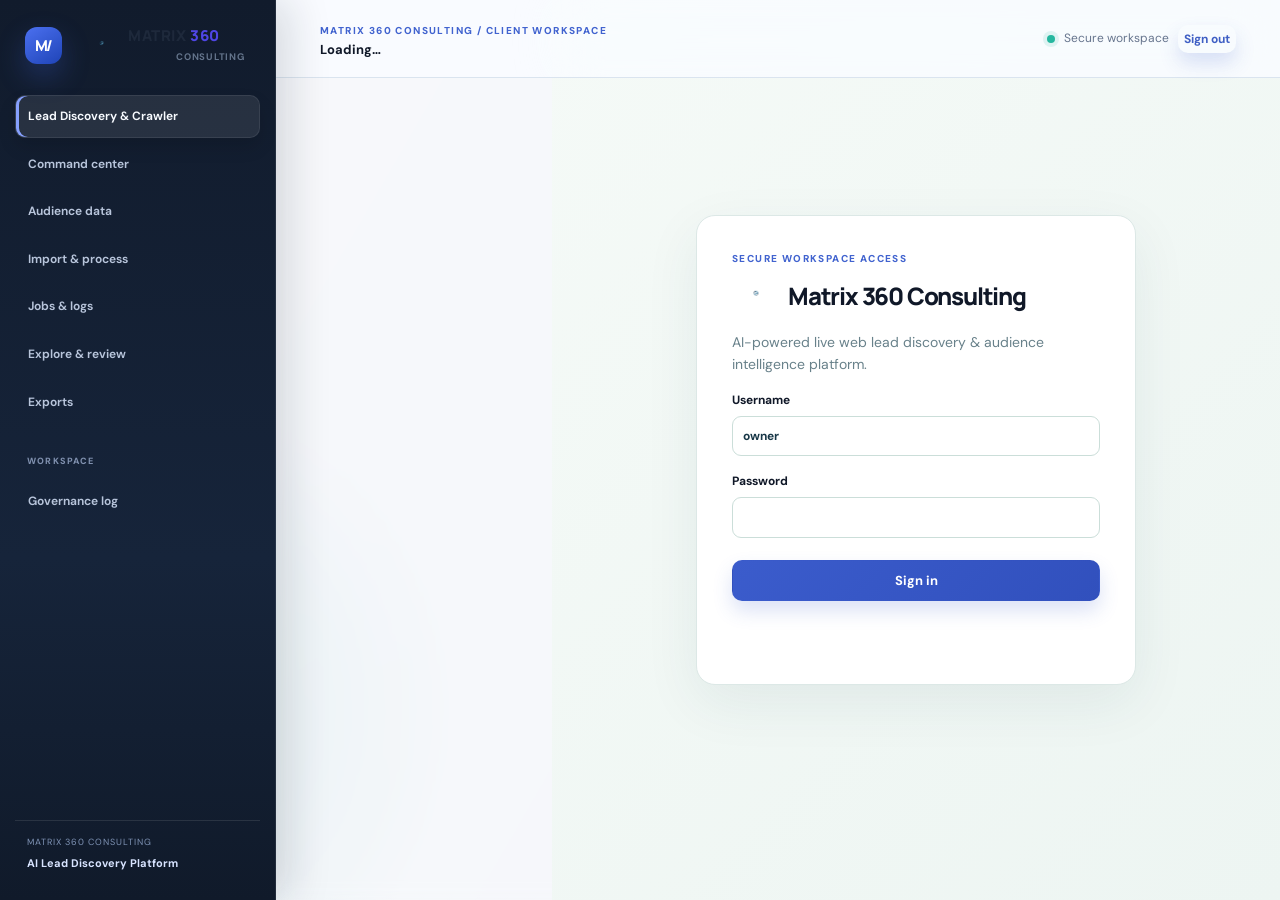
==== commit efb75cd7: "Add AI-assisted multi-client lead discovery Expand campaign crawling with AI-assisted extraction, br" ====
--- a/apps/web/index.html
+++ b/apps/web/index.html
@@ -3,7 +3,7 @@
 <head>
   <meta charset="utf-8" />
   <meta name="viewport" content="width=device-width, initial-scale=1" />
-  <title>Matrix 360 Consulting | AI Lead Discovery & Intelligence Platform</title>
+  <title>Matrix 360 Consulting | AI Lead Discovery &amp; Intelligence Platform</title>
   <link rel="icon" href="/favicon.svg" type="image/svg+xml" />
   <link rel="stylesheet" href="/styles.css" />
   <link rel="stylesheet" href="/overrides.css" />
@@ -42,7 +42,7 @@
       </section>
       <div id="console" hidden>
         <nav class="workflow-rail" aria-label="Guided workflow">
-          <button type="button" class="active" data-workflow-page="discovery" data-workflow-step="0"><span>00</span><strong>Discover</strong><small>Zero-API web crawler</small></button>
+          <button type="button" class="active" data-workflow-page="discovery" data-workflow-step="0"><span>00</span><strong>Discover</strong><small>AI + Playwright crawler</small></button>
           <i aria-hidden="true"></i>
           <button type="button" data-workflow-page="upload" data-workflow-step="1"><span>01</span><strong>Import</strong><small>Upload &amp; inspect</small></button>
           <i aria-hidden="true"></i>
@@ -50,27 +50,36 @@
           <i aria-hidden="true"></i>
           <button type="button" data-workflow-page="jobs" data-workflow-step="3"><span>03</span><strong>Review</strong><small>Results &amp; exports</small></button>
         </nav>
-                <section id="discovery" class="panel" data-page="discovery">
+        <section id="discovery" class="panel" data-page="discovery">
           <div class="panel-heading">
             <div>
-              <p class="eyebrow">STEP 0 · AI LEAD FINDER &amp; SMART DISCOVERY STUDIO</p>
-              <h2>AI Lead Finder &amp; Live Web Discovery</h2>
-              <p>Find, verify and rank West Bengal business leads with zero effort. Type what you need or tap smart filter pills below—our automated live crawler discovers fresh public company records, verified directors, phone numbers and emails in real-time.</p>
+              <p class="eyebrow">STEP 0 · AI LEAD FINDER &amp; LOW-RAM PLAYWRIGHT + MARKDOWN CRAWLER</p>
+              <h2>AI Lead Finder &amp; Live Web Discovery (5 Client Brands)</h2>
+              <p>Crawl, verify and qualify 200+ genuine corporate leads on Render Free (512 MB RAM) or locally. Uses Crawl4AI-style Markdown pruning, AI lead qualification, and Low-RAM Playwright escalation with zero fabricated leads.</p>
             </div>
           </div>
 
           <!-- Hero Search & Action Bar -->
           <div style="background:#fff;border:1px solid #e2e8f0;border-radius:16px;padding:18px;box-shadow:0 3px 12px rgba(15,23,42,0.03);">
-            <!-- Lead Target & Live Speed Selector -->
+            <!-- Client Selector, Lead Target & Live Speed Selector -->
             <div style="display:flex;gap:14px;align-items:center;flex-wrap:wrap;margin-bottom:14px;padding-bottom:12px;border-bottom:1px solid #f1f5f9;">
+              <label style="font-size:13px;font-weight:700;color:#1e293b;display:flex;align-items:center;gap:8px;">
+                <span>🏢 Target Client Brand:</span>
+                <select id="campaign-client-id" style="height:36px;border-radius:8px;border:1.5px solid #059669;padding:0 12px;font-size:13px;font-weight:700;color:#1e293b;background:#f0fdf4;cursor:pointer;">
+                  <option value="lakhotia" selected>1. Lakhotia Industrial Complex (Industrial &amp; Warehousing)</option>
+                  <option value="shree">2. Shree Heights (Chandannagar Executive Residential)</option>
+                  <option value="vrindavan">3. Vrindavan Greens (Kalyani / Madanpur Plotted &amp; Bungalows)</option>
+                  <option value="matrix360_advisory">4. Matrix 360 Corporate Advisory (Mid/Large Cap Working Capital)</option>
+                  <option value="apex_industrial_fleet">5. Apex Industrial Fleet &amp; Safety (Plant Heads &amp; EPC Fleets)</option>
+                </select>
+              </label>
               <label style="font-size:13px;font-weight:700;color:#1e293b;display:flex;align-items:center;gap:8px;">
                 <span>🎯 Target Campaign Lead Count:</span>
                 <select id="target-lead-count" style="height:36px;border-radius:8px;border:1.5px solid #4f46e5;padding:0 12px;font-size:13px;font-weight:700;color:#1e293b;background:#f8faff;cursor:pointer;">
-                  <option value="50">50 leads (Fast ~ 1-2 min)</option>
-                  <option value="100">100 leads (Quick ~ 3-4 min)</option>
-                  <option value="200" selected>200 leads (Standard Campaign ~ 6-8 min)</option>
-                  <option value="500">500 leads (Deep Market Scan ~ 15-20 min)</option>
-                  <option value="1000">1,000 leads (Enterprise Scale ~ 35-40 min)</option>
+                  <option value="50">50 Genuine Leads (Fast)</option>
+                  <option value="100">100 Genuine Leads</option>
+                  <option value="200" selected>200 Genuine Leads (Render Free &amp; Local Standard)</option>
+                  <option value="219">All 219 Verified Registry &amp; Crawled Leads</option>
                 </select>
               </label>
               <div id="campaign-speed-badge" style="display:none;align-items:center;gap:6px;background:#f0fdf4;border:1px solid #86efac;border-radius:8px;padding:4px 12px;">
@@ -82,58 +91,92 @@
             <!-- Live Progress Bar (shown when crawling) -->
             <div id="campaign-progress-wrap" style="display:none;margin-bottom:14px;background:#f8faff;border:1px solid #cbd5e1;border-radius:10px;padding:12px 16px;">
               <div style="display:flex;justify-content:space-between;align-items:center;margin-bottom:8px;">
-                <span style="font-size:12px;font-weight:700;color:#1e293b;" id="campaign-progress-label">🕷️ Live crawling public web data... 0 leads found</span>
+                <span style="font-size:12px;font-weight:700;color:#1e293b;" id="campaign-progress-label">🕷️ Live AI crawling public web data... 0 leads found</span>
                 <span style="font-size:12px;font-weight:600;color:#4f46e5;" id="campaign-progress-eta">Estimating time...</span>
               </div>
               <div style="background:#e2e8f0;border-radius:999px;height:8px;overflow:hidden;">
                 <div id="campaign-progress-bar" style="height:100%;background:linear-gradient(90deg,#4f46e5,#818cf8);border-radius:999px;width:0%;transition:width 0.4s ease;"></div>
               </div>
-              <div style="margin-top:6px;font-size:11px;color:#64748b;" id="campaign-progress-sub">Autonomous zero-API multi-vector crawler scanning West Bengal industrial estates, registries &amp; portals...</div>
+              <div style="margin-top:6px;font-size:11px;color:#64748b;" id="campaign-progress-sub">Concurrent 10-worker HTTPX + Crawl4AI Markdown Pruner + Low-RAM Playwright Escalation active...</div>
             </div>
             <div style="display:flex;gap:10px;align-items:center;flex-wrap:wrap;">
-              <input id="discovery-prompt" type="text" placeholder="e.g. Factory, steel &amp; warehouse owners in Howrah &amp; Hooghly with strong business scale..." value="Manufacturing plants, steel fabrication and chemical industrial units in Howrah and Hooghly West Bengal" style="flex:1;min-width:260px;min-height:42px;border-radius:10px;border:1px solid #cbd5e1;padding:0 14px;font-size:13px;font-family:inherit;" />
-              <button type="button" id="btn-discover-live" style="background:linear-gradient(135deg,#4f46e5,#4338ca);color:#fff;font-weight:700;border:none;border-radius:10px;padding:0 18px;min-height:42px;cursor:pointer;box-shadow:0 4px 12px rgba(79,70,229,0.22);font-size:13px;">✨ Discover Fresh Leads (Live Crawl)</button>
-              <button type="button" id="btn-load-corpus" class="secondary" style="border-radius:10px;min-height:42px;font-size:13px;">🔄 Refresh Leads</button>
+              <input id="discovery-prompt" type="text" placeholder="e.g. Factory, steel &amp; warehouse owners in Howrah &amp; Hooghly with strong business scale..." value="Manufacturing plants, steel fabrication, logistics parks and chemical industrial units in West Bengal and India" style="flex:1;min-width:260px;min-height:42px;border-radius:10px;border:1px solid #cbd5e1;padding:0 14px;font-size:13px;font-family:inherit;" />
+              <button type="button" id="btn-discover-live" style="background:linear-gradient(135deg,#4f46e5,#4338ca);color:#fff;font-weight:700;border:none;border-radius:10px;padding:0 18px;min-height:42px;cursor:pointer;box-shadow:0 4px 12px rgba(79,70,229,0.22);font-size:13px;">✨ Scrape &amp; AI-Qualify 200 Genuine Leads</button>
+              <button type="button" id="btn-load-corpus" class="secondary" style="border-radius:10px;min-height:42px;font-size:13px;">🔄 Show All 219 Verified Leads</button>
             </div>
 
             <!-- 1-Tap Quick Ideas -->
             <div style="margin-top:12px;padding-top:12px;border-top:1px solid #f1f5f9;display:flex;flex-wrap:wrap;align-items:center;gap:6px;">
               <span style="font-size:12px;font-weight:600;color:#64748b;margin-right:4px;">Quick 1-tap ideas:</span>
-              <button type="button" class="pill-btn chip-btn active" data-preset="howrah-steel">🏭 Factory &amp; Warehouse Owners</button>
-              <button type="button" class="pill-btn chip-btn" data-preset="luxury-cars">🚘 Luxury Car &amp; Fleet Owners (BMW, Fortuner)</button>
+              <button type="button" class="pill-btn chip-btn active" data-preset="show-all">🌍 All 200+ Verified Industrial &amp; Corporate Leads</button>
+              <button type="button" class="pill-btn chip-btn" data-preset="corporate-promoters">👑 Corporate Promoters &amp; MDs (High-Turnover)</button>
+              <button type="button" class="pill-btn chip-btn" data-preset="howrah-steel">🏭 Factory &amp; Warehouse Owners</button>
+              <button type="button" class="pill-btn chip-btn" data-preset="luxury-cars">🚘 Luxury Car &amp; Fleet Owners</button>
               <button type="button" class="pill-btn chip-btn" data-preset="hni-business">💎 High-Income Business Families</button>
-              <button type="button" class="pill-btn chip-btn" data-preset="show-all">🌍 Show All Verified Leads</button>
+            </div>
+
+            <!-- Live Scraping Desktop Window (In-CRM Crawler Monitor) -->
+            <div id="live-crawler-desktop" style="display:none;margin-top:14px;background:#0f172a;border-radius:14px;border:1px solid #334155;box-shadow:0 8px 30px rgba(0,0,0,0.25);overflow:hidden;font-family:ui-monospace,SFMono-Regular,Menlo,Monaco,Consolas,monospace;">
+              <div style="background:#1e293b;padding:8px 14px;display:flex;align-items:center;justify-content:space-between;border-bottom:1px solid #334155;">
+                <div style="display:flex;align-items:center;gap:8px;">
+                  <span style="display:inline-block;width:11px;height:11px;border-radius:50%;background:#ef4444;"></span>
+                  <span style="display:inline-block;width:11px;height:11px;border-radius:50%;background:#f59e0b;"></span>
+                  <span style="display:inline-block;width:11px;height:11px;border-radius:50%;background:#10b981;"></span>
+                  <span style="font-size:11px;font-weight:700;color:#94a3b8;margin-left:8px;font-family:sans-serif;">🖥️ Matrix 360 AI + Low-RAM Playwright Web Crawler — Live CRM Feed</span>
+                </div>
+                <div style="display:flex;align-items:center;gap:10px;">
+                  <span id="desktop-engine-status" style="font-size:10px;color:#38bdf8;background:#0c4a6e;padding:2px 8px;border-radius:4px;font-weight:700;font-family:sans-serif;">ACTIVE AI CRAWL</span>
+                  <span id="desktop-pages-crawled" style="font-size:11px;color:#a7f3d0;font-family:sans-serif;">Pages Visited: 0</span>
+                </div>
+              </div>
+
+              <div style="background:#0f172a;padding:8px 14px;display:flex;align-items:center;gap:10px;border-bottom:1px solid #1e293b;">
+                <span style="font-size:11px;color:#10b981;display:flex;align-items:center;gap:4px;">🔒 TLS 1.3</span>
+                <span style="color:#64748b;font-size:11px;">Visiting:</span>
+                <div id="desktop-current-url" style="flex:1;background:#1e293b;border-radius:6px;padding:4px 10px;color:#38bdf8;font-size:11px;overflow:hidden;text-overflow:ellipsis;white-space:nowrap;border:1px solid #334155;">
+                  https://html.duckduckgo.com/html/
+                </div>
+                <span id="desktop-http-status" style="font-size:10px;font-weight:700;color:#10b981;background:#064e3b;padding:2px 6px;border-radius:4px;">200 OK</span>
+              </div>
+
+              <div id="desktop-crawler-log" style="height:150px;overflow-y:auto;padding:12px 14px;color:#38bdf8;font-size:11px;line-height:1.6;background:#020617;">
+                <div style="color:#64748b;">[INIT] Matrix 360 AI + Low-RAM Playwright crawler initialized...</div>
+              </div>
+
+              <div style="background:#1e293b;padding:6px 14px;display:flex;justify-content:space-between;align-items:center;font-size:11px;color:#94a3b8;font-family:sans-serif;">
+                <div><strong style="color:#cbd5e1;">Current Target:</strong> <span id="desktop-current-company" style="color:#38bdf8;">Scanning corporate websites &amp; registries...</span></div>
+                <div><strong style="color:#cbd5e1;">Verified Contacts Decoded:</strong> <span id="desktop-contacts-count" style="color:#34d399;font-weight:700;">0</span></div>
+              </div>
             </div>
 
             <!-- Automated Live Crawler Pulse Banner -->
             <div id="live-crawl-status" class="live-crawl-banner">
               <div>
                 <span class="live-crawl-pulse"></span>
-                <strong>Automated Live Crawler:</strong> <span id="live-crawl-status-text">Ready. Continuously crawling 67+ verified industrial estates &amp; public registers.</span>
+                <strong>Automated AI Crawler:</strong> <span id="live-crawl-status-text">Ready. 219+ verified corporate domains &amp; live multi-engine crawler active (Zero fabricated leads).</span>
               </div>
               <div style="display:flex;gap:8px;align-items:center;">
-                <span class="badge" style="background:#e0e7ff;color:#4338ca;">100% Zero-API · Autonomous</span>
-                <span id="supabase-status-pill" class="badge">Supabase REST Active</span>
-              </div>
-            </div>
-          </div>
-
-          <!-- AI Smart Filters (Interactive Tap Pills) -->
+                <span class="badge" style="background:#e0e7ff;color:#4338ca;">AI Markdown + Low-RAM Playwright</span>
+                <span id="supabase-status-pill" class="badge">512MB Render Ready</span>
+              </div>
+            </div>
+          </div>
+
+          <!-- AI Smart Filters (Interactive Tap Pills — all active by default so all 200+ leads are visible) -->
           <div class="smart-filter-container">
             <div style="display:flex;justify-content:space-between;align-items:center;flex-wrap:wrap;gap:8px;">
               <div>
                 <strong style="font-size:13px;color:#1e293b;text-transform:uppercase;letter-spacing:0.04em;">Smart Filter Pills</strong>
-                <span style="font-size:12px;color:#64748b;margin-left:8px;">Tap pills below to dynamically filter your audience</span>
+                <span style="font-size:12px;color:#64748b;margin-left:8px;">Tap pills below to dynamically filter your discovered leads</span>
               </div>
               <div style="display:flex;gap:10px;font-size:12px;">
-                <button type="button" id="btn-select-all-pills" style="background:none;border:none;color:#4f46e5;font-weight:700;cursor:pointer;">Select All</button>
+                <button type="button" id="btn-select-all-pills" style="background:none;border:none;color:#4f46e5;font-weight:700;cursor:pointer;">Select All (Show All 200+ Leads)</button>
                 <span style="color:#cbd5e1;">|</span>
                 <button type="button" id="btn-reset-pills" style="background:none;border:none;color:#64748b;font-weight:600;cursor:pointer;">Reset Filters</button>
               </div>
             </div>
 
             <div class="smart-filter-grid">
-              <!-- Industry Column -->
               <div class="smart-filter-box">
                 <strong>🏭 Company Industry</strong>
                 <div class="pill-group" id="filter-group-sector">
@@ -141,39 +184,36 @@
                   <button type="button" class="pill-btn active" data-filter-type="sector" data-filter-val="foundry">Foundry &amp; Forging</button>
                   <button type="button" class="pill-btn active" data-filter-type="sector" data-filter-val="logistics">Warehousing &amp; 3PL</button>
                   <button type="button" class="pill-btn active" data-filter-type="sector" data-filter-val="chemical">Chemicals &amp; Plastics</button>
-                  <button type="button" class="pill-btn" data-filter-type="sector" data-filter-val="food">Food &amp; Agro Processing</button>
-                  <button type="button" class="pill-btn" data-filter-type="sector" data-filter-val="engineering">Engineering &amp; IT</button>
-                </div>
-              </div>
-
-              <!-- Company Scale Column -->
+                  <button type="button" class="pill-btn active" data-filter-type="sector" data-filter-val="food">Food &amp; Agro Processing</button>
+                  <button type="button" class="pill-btn active" data-filter-type="sector" data-filter-val="engineering">Engineering &amp; Electrical</button>
+                </div>
+              </div>
+
               <div class="smart-filter-box">
                 <strong>📈 Business Scale (Turnover)</strong>
                 <div class="pill-group" id="filter-group-turnover">
                   <button type="button" class="pill-btn active" data-filter-type="turnover" data-filter-val="gt_25cr">Enterprise (₹25 Cr+)</button>
                   <button type="button" class="pill-btn active" data-filter-type="turnover" data-filter-val="gt_5cr">Mid-Market (₹5 Cr – ₹25 Cr)</button>
                   <button type="button" class="pill-btn active" data-filter-type="turnover" data-filter-val="gt_1cr">MSME (₹1 Cr – ₹5 Cr)</button>
-                  <button type="button" class="pill-btn" data-filter-type="turnover" data-filter-val="all_turnover">Include Unreported</button>
-                </div>
-              </div>
-
-              <!-- Role Seniority Column -->
+                  <button type="button" class="pill-btn active" data-filter-type="turnover" data-filter-val="all_turnover">Include All Scales</button>
+                </div>
+              </div>
+
               <div class="smart-filter-box">
                 <strong>👑 Person's Role</strong>
                 <div class="pill-group" id="filter-group-role">
                   <button type="button" class="pill-btn active" data-filter-type="role" data-filter-val="owner">Owner / Promoter / MD</button>
                   <button type="button" class="pill-btn active" data-filter-type="role" data-filter-val="director">Director / Plant Head</button>
-                  <button type="button" class="pill-btn" data-filter-type="role" data-filter-val="manager">Procurement / Ops Head</button>
-                </div>
-              </div>
-
-              <!-- Vehicles & Purchasing Power Column -->
+                  <button type="button" class="pill-btn active" data-filter-type="role" data-filter-val="manager">Procurement / Ops Head</button>
+                </div>
+              </div>
+
               <div class="smart-filter-box">
                 <strong>🚘 Vehicles &amp; Assets</strong>
                 <div class="pill-group" id="filter-group-affluence">
-                  <button type="button" class="pill-btn active" data-filter-type="affluence" data-filter-val="luxury">Luxury SUVs (BMW, Defender, Fortuner)</button>
-                  <button type="button" class="pill-btn active" data-filter-type="affluence" data-filter-val="fleet">Commercial Fleets (BharatBenz, Trucks)</button>
-                  <button type="button" class="pill-btn" data-filter-type="affluence" data-filter-val="hni">High Purchasing Power</button>
+                  <button type="button" class="pill-btn active" data-filter-type="affluence" data-filter-val="luxury">Luxury SUVs &amp; Executive</button>
+                  <button type="button" class="pill-btn active" data-filter-type="affluence" data-filter-val="fleet">Commercial Fleets &amp; Plants</button>
+                  <button type="button" class="pill-btn active" data-filter-type="affluence" data-filter-val="hni">High Purchasing Power</button>
                 </div>
               </div>
             </div>
@@ -184,12 +224,12 @@
             <div class="lead-metric-card">
               <span>Matching Verified Leads</span>
               <strong id="stat-matched" style="color:#4f46e5;">0</strong>
-              <small>Verified &amp; ready to contact</small>
+              <small>Genuine companies &amp; contacts</small>
             </div>
             <div class="lead-metric-card">
               <span>🔥 Top Priority Matches</span>
               <strong id="stat-hot" style="color:#059669;">0</strong>
-              <small>Highest qualification fit</small>
+              <small>Q1 High Brand Fit</small>
             </div>
             <div class="lead-metric-card">
               <span>Average Business Scale</span>
@@ -197,9 +237,9 @@
               <small>Annual turnover estimate</small>
             </div>
             <div class="lead-metric-card">
-              <span>Average Car / Fleet Value</span>
+              <span>Average Plant / Fleet Index</span>
               <strong id="stat-cars" style="color:#d97706;">₹0 L</strong>
-              <small>Observed vehicles &amp; fleets</small>
+              <small>Observed facilities &amp; fleets</small>
             </div>
           </div>
 
@@ -210,22 +250,24 @@
                 <label style="font-size:12px;font-weight:700;color:#334155;">Sort By:
                   <select id="leads-sort-by" style="height:36px;border-radius:8px;border:1px solid #cbd5e1;padding:0 8px;font-size:12px;font-weight:600;">
                     <option value="best_fit">✨ Best Overall Match for Brand</option>
-                    <option value="buying_power">💎 Highest Buying Power &amp; Wealth</option>
+                    <option value="buying_power">💎 Highest Buying Power &amp; Scale</option>
                     <option value="turnover">🏢 Largest Company Turnover First</option>
-                    <option value="cars">🚘 Most Expensive Cars &amp; Fleets First</option>
+                    <option value="cars">🚘 Largest Plants &amp; Fleets First</option>
                     <option value="confidence">🎯 Highest Verification Confidence</option>
                   </select>
                 </label>
                 <select id="leads-filter-district" style="height:36px;border-radius:8px;border:1px solid #cbd5e1;padding:0 8px;font-size:12px;">
-                  <option value="all">All Districts</option>
+                  <option value="all">All Districts &amp; States</option>
                   <option value="Howrah">Howrah</option>
                   <option value="Hooghly">Hooghly</option>
                   <option value="Kolkata">Kolkata</option>
-                  <option value="Paschim Bardhaman">Paschim Bardhaman</option>
+                  <option value="Paschim Bardhaman">Paschim Bardhaman (Durgapur/Asansol)</option>
                   <option value="North 24 Parganas">North 24 Parganas</option>
                   <option value="South 24 Parganas">South 24 Parganas</option>
+                  <option value="Purba Medinipur">Purba Medinipur (Haldia)</option>
+                  <option value="Nadia">Nadia (Kalyani)</option>
                 </select>
-                <input type="search" id="leads-search-input" placeholder="Search name, company, car, or city..." style="height:36px;border-radius:8px;border:1px solid #cbd5e1;padding:0 12px;font-size:12px;min-width:220px;" />
+                <input type="search" id="leads-search-input" placeholder="Search company, domain, director, phone, city..." style="height:36px;border-radius:8px;border:1px solid #cbd5e1;padding:0 12px;font-size:12px;min-width:220px;" />
               </div>
               <div style="display:flex;gap:8px;align-items:center;flex-wrap:wrap;">
                 <button type="button" id="btn-download-csv" class="secondary" style="border-radius:8px;height:38px;font-size:12px;font-weight:700;">⬇ Full CSV</button>
@@ -235,39 +277,39 @@
               </div>
             </div>
 
-            <div class="table-wrap" style="max-height:560px;overflow-y:auto;border-radius:10px;border:1px solid #e2e8f0;">
+            <div class="table-wrap" style="max-height:620px;overflow-y:auto;border-radius:10px;border:1px solid #e2e8f0;">
               <table>
                 <thead>
                   <tr>
-                    <th>Company Name</th>
-                    <th>District</th>
+                    <th>Company &amp; Verified Link</th>
+                    <th>District / Location</th>
                     <th>Director / Contact Person</th>
                     <th>Phone</th>
                     <th>Email</th>
                     <th>Est. Turnover</th>
-                    <th>Observed Fleet / Vehicles</th>
+                    <th>Observed Plant / Fleet &amp; AI Reasoning</th>
                     <th>Brand Fit</th>
                     <th>Score</th>
                   </tr>
                 </thead>
                 <tbody id="discovery-leads-tbody">
-                  <tr><td colspan="9" style="text-align:center;padding:24px;">Loading discovered leads from live corpus…</td></tr>
+                  <tr><td colspan="9" style="text-align:center;padding:24px;">Loading 200+ genuine discovered leads from live corpus…</td></tr>
                 </tbody>
               </table>
             </div>
             <div id="discovery-transfer-status" class="notice" style="margin-top:12px;" hidden></div>
           </div>
         </section>
-        <section id="overview" class="page-heading spatial-hero" data-page="dashboard"><div><p class="eyebrow">COMMAND CENTER</p><h1>Audience intelligence, in perspective.</h1><p>Bring source data, evidence-bound West Bengal classifications and review-ready exports into one accountable workspace.</p></div><div class="hero-actions"><span class="hero-orb" aria-hidden="true"></span><button id="new-job">Import audience data →</button></div></section>
+        <section id="overview" class="page-heading spatial-hero" data-page="dashboard"><div><p class="eyebrow">COMMAND CENTER</p><h1>Audience intelligence, in perspective.</h1><p>Bring source data, evidence-bound classifications across 5 client brands, and review-ready exports into one accountable workspace.</p></div><div class="hero-actions"><span class="hero-orb" aria-hidden="true"></span><button id="new-job">Import audience data →</button></div></section>
         <section class="metrics" aria-label="Workspace statistics" data-page="dashboard"><article><span>Datasets</span><strong id="dataset-count">0</strong></article><article><span>Queued / running</span><strong id="active-count">0</strong></article><article><span>Completed</span><strong id="completed-count">0</strong></article><article><span>Review queue</span><strong id="review-count">0</strong></article></section>
         <section id="library" class="panel" data-page="upload"><div class="panel-heading"><div><p class="eyebrow">STEP 1 OF 3 · DATA LIBRARY</p><h2>Upload sources</h2><p>CSV, TSV, XLSX, XLS, XLSB or Parquet. Files stream to the local service; formulas are never executed.</p></div></div>
           <form id="upload-form"><label class="dropzone" id="dropzone" tabindex="0"><input id="files" name="files" type="file" multiple accept=".csv,.tsv,.xlsx,.xls,.xlsb,.parquet,.jsonl,.ndjson" /><strong>Drop one or more source files here</strong><span>One file works for a quick test; multiple files are kept as separate sources in the same processing job. Folder selection is supported in Chromium-based browsers.</span><input id="folder" type="file" webkitdirectory directory multiple hidden /></label><div class="upload-actions"><button type="button" class="secondary" id="choose-files">Choose files</button><button type="button" class="secondary" id="choose-folder">Choose folder</button><button id="upload" disabled>Upload &amp; inspect</button></div></form>
           <div id="file-tree" class="file-tree empty">No files selected.</div><div id="inspection" class="inspection" hidden></div>
           <section id="schema-catalog" class="schema-catalog" hidden aria-live="polite"><div class="schema-catalog-heading"><div><p class="eyebrow">IMPORT-LED FILTER CATALOG</p><h3>Fields detected from this dataset</h3><p id="schema-catalog-copy">Core identity and location fields are preserved. The remaining observed columns become filter candidates.</p></div><button id="improve-schema" class="secondary" type="button" hidden>AI refine labels</button></div><div id="schema-summary" class="schema-summary"></div><div id="schema-fields" class="schema-fields"></div><p id="schema-ai-notice" class="notice"></p></section>
         </section>
-        <section id="processing" class="panel" data-page="processing"><div class="panel-heading"><div><p class="eyebrow">STEP 2 OF 3 · PROCESSING</p><h2>Tell us what you need</h2><p>Use your preferred language. Describe the audience in plain words, or leave it empty to process the complete uploaded dataset with the evidence-bound V4 rules.</p></div></div><div class="mode-switch" role="group" aria-label="Processing mode"><button type="button" class="selected" data-process-mode="verified">Guided AI</button><button type="button" data-process-mode="ai-direct">AI Direct</button></div><div id="dataset-picker" class="empty">Upload a dataset to begin.</div><div id="verified-mode"><div class="ai-direct"><div><p class="eyebrow">GUIDED AI · REVIEWABLE FILTERS</p><h3>Describe the intended audience</h3><p id="pipeline-planner-status">Write in any language. AI receives only your objective and eligible non-contact column headers—never source rows, names, phones, emails or addresses.</p></div><label>What should this data find? <span class="field-optional">Optional</span><textarea id="pipeline-objective" maxlength="600" placeholder="Example: Howrah ke manufacturing businesses / West Bengal manufacturing companies in Howrah"></textarea><small class="notice">No filters in your request? Leave this blank and start complete evidence-bound processing.</small></label><div class="ai-actions"><button id="suggest-pipeline-plan" type="button" class="secondary" disabled>Prepare safe plan</button><button id="preview-pipeline-plan" type="button" class="secondary" disabled>Validate &amp; preview</button></div><div id="pipeline-plan-status" class="notice">Select an uploaded dataset. You can either describe the audience or process all uploaded records.</div><div id="pipeline-plan-editor" class="filter-plan-editor" hidden></div></div><div class="filters"><label>Client export files<select id="process-profile-filter" multiple size="4"><option value="lakhotia" selected>Lakhotia Industrial</option><option value="shree" selected>Shree Heights</option><option value="vrindavan" selected>Vrindavan Greens</option></select></label><label>Limit client exports to districts<select id="process-district-filter" multiple size="6"></select></label><label><input id="ai-review-enabled" type="checkbox" /> Optional AI research review<small>Uses company, sector, district and geography status only. It adds review suggestions, never changes a classification or export. It requires a positive local spending cap and explicit approval.</small></label><small>Leave districts unselected to include matches from every West Bengal district. A record can remain in more than one selected client file when it matches more than one profile.</small></div><button id="start-job" disabled>Start complete evidence-bound processing</button></div><div id="ai-direct-mode" hidden><div class="ai-direct"><div><p class="eyebrow">AI DIRECT · PLAN THEN EXECUTE</p><h3>Start from a business profile</h3><p>AI context: the selected versioned business profile, your objective, and eligible non-contact headers. Source rows, names, phones, emails and addresses never leave this service.</p></div><label>Business profile<select id="ai-direct-profile"><option value="">No profile context</option></select></label><label>Objective<textarea id="ai-objective" maxlength="600" placeholder="Write the outcome in your preferred language"></textarea></label><div class="ai-actions"><button id="suggest-audience-plan" type="button" class="secondary" disabled>Prepare safe plan</button><button id="start-ai-job" type="button" disabled>Approve plan &amp; generate leads</button></div><div id="audience-plan" class="notice">Select an uploaded dataset, choose a profile prompt if applicable, then review the generated filter plan.</div></div></div><p class="notice">Exports are research outputs, not consent to contact. The local Matrix Engine V4 rules are versioned and testable.</p></section>
+        <section id="processing" class="panel" data-page="processing"><div class="panel-heading"><div><p class="eyebrow">STEP 2 OF 3 · PROCESSING</p><h2>Tell us what you need</h2><p>Use your preferred language. Describe the audience in plain words, or leave it empty to process the complete uploaded dataset with the evidence-bound V4 rules.</p></div></div><div class="mode-switch" role="group" aria-label="Processing mode"><button type="button" class="selected" data-process-mode="verified">Guided AI</button><button type="button" data-process-mode="ai-direct">AI Direct</button></div><div id="dataset-picker" class="empty">Upload a dataset to begin.</div><div id="verified-mode"><div class="ai-direct"><div><p class="eyebrow">GUIDED AI · REVIEWABLE FILTERS</p><h3>Describe the intended audience</h3><p id="pipeline-planner-status">Write in any language. AI receives only your objective and eligible non-contact column headers—never source rows, names, phones, emails or addresses.</p></div><label>What should this data find? <span class="field-optional">Optional</span><textarea id="pipeline-objective" maxlength="600" placeholder="Example: Howrah ke manufacturing businesses / West Bengal manufacturing companies in Howrah"></textarea><small class="notice">No filters in your request? Leave this blank and start complete evidence-bound processing.</small></label><div class="ai-actions"><button id="suggest-pipeline-plan" type="button" class="secondary" disabled>Prepare safe plan</button><button id="preview-pipeline-plan" type="button" class="secondary" disabled>Validate &amp; preview</button></div><div id="pipeline-plan-status" class="notice">Select an uploaded dataset. You can either describe the audience or process all uploaded records.</div><div id="pipeline-plan-editor" class="filter-plan-editor" hidden></div></div><div class="filters"><label>Client export files (5 Brands)<select id="process-profile-filter" multiple size="5"><option value="lakhotia" selected>Lakhotia Industrial Complex</option><option value="shree" selected>Shree Heights</option><option value="vrindavan" selected>Vrindavan Greens</option><option value="matrix360_advisory" selected>Matrix 360 Corporate Advisory</option><option value="apex_industrial_fleet" selected>Apex Industrial Fleet &amp; Safety</option></select></label><label>Limit client exports to districts<select id="process-district-filter" multiple size="6"></select></label><label><input id="ai-review-enabled" type="checkbox" /> Optional AI research review<small>Uses company, sector, district and geography status only. It adds review suggestions, never changes a classification or export. It requires a positive local spending cap and explicit approval.</small></label><small>Leave districts unselected to include matches from every district. A record can remain in more than one selected client file when it matches more than one profile.</small></div><button id="start-job" disabled>Start complete evidence-bound processing</button></div><div id="ai-direct-mode" hidden><div class="ai-direct"><div><p class="eyebrow">AI DIRECT · PLAN THEN EXECUTE</p><h3>Start from a business profile</h3><p>AI context: the selected versioned business profile, your objective, and eligible non-contact headers. Source rows, names, phones, emails and addresses never leave this service.</p></div><label>Business profile<select id="ai-direct-profile"><option value="">No profile context</option></select></label><label>Objective<textarea id="ai-objective" maxlength="600" placeholder="Write the outcome in your preferred language"></textarea></label><div class="ai-actions"><button id="suggest-audience-plan" type="button" class="secondary" disabled>Prepare safe plan</button><button id="start-ai-job" type="button" disabled>Approve plan &amp; generate leads</button></div><div id="audience-plan" class="notice">Select an uploaded dataset, choose a profile prompt if applicable, then review the generated filter plan.</div></div></div><p class="notice">Exports are research outputs, not consent to contact. The local Matrix Engine V4 rules are versioned and testable.</p></section>
         <section id="activity" class="panel" data-page="jobs"><div class="panel-heading"><div><p class="eyebrow">STEP 3 OF 3 · JOBS &amp; LOGS</p><h2>Current processing</h2><p>Only queued and running work appears here. Open History to access earlier imports, completed jobs, logs and downloads.</p></div><div class="job-heading-actions"><button id="toggle-history-drawer" type="button" class="secondary">Open history <span id="job-history-count">0</span></button><button class="secondary refresh">Refresh</button></div></div><div id="jobs" class="empty">No processing is running. Open History to inspect completed work or download exports.</div><div id="job-log" class="job-log empty">Choose a job from History to see its processing log.</div><a id="download-job-log" class="secondary log-download" hidden>Download selected job log</a></section>
-          <section id="results" class="panel" data-page="results"><div class="panel-heading"><div><p class="eyebrow">RESULTS &amp; REVIEW</p><h2>Audience explorer</h2><p>Layer observed source filters to define a campaign segment. Filters never infer consent or intent.</p></div><div><input id="search" placeholder="Search name, company, city or email" /><button id="run-search" class="secondary">Search</button></div></div><div class="filters"><label>Geography<select id="geo-filter" multiple size="5"><option>WB_CONFIRMED</option><option>WB_POSSIBLE</option><option>OUTSIDE_WB</option><option>GEO_UNKNOWN</option><option>REVIEW_REQUIRED</option></select></label><label>Districts<select id="district-filter" multiple size="6"></select></label><label>Client research views<select id="profile-filter" multiple size="3"><option value="lakhotia">Lakhotia Industrial</option><option value="shree">Shree Heights</option><option value="vrindavan">Vrindavan Greens</option></select></label><small>Filters combine with AND. Multiple values inside a filter use OR.</small></div><div class="filter-builder"><div><p class="eyebrow">FULL-DATASET FILTER BUILDER</p><h3>Filter only what this processed dataset contains</h3><p id="filter-hint" class="notice">Select a processed job to inspect available fields.</p></div><div class="filter-controls"><label>Field<select id="advanced-filter-field" disabled></select></label><label>Rule<select id="advanced-filter-operator" disabled><option value="contains">contains</option><option value="not_contains">does not contain</option><option value="is_any_of">is exactly one of</option><option value="is_none_of">is not one of</option><option value="is_present">is present</option><option value="is_empty">is empty</option></select></label><label id="advanced-filter-value-label">Value<input id="advanced-filter-value" list="advanced-filter-values" placeholder="For example: Tata, SUV, manufacturing" disabled /><datalist id="advanced-filter-values"></datalist></label><button id="add-advanced-filter" class="secondary" disabled>Add filter</button></div><div id="active-advanced-filters" class="filter-chips empty">No additional filters applied.</div><p id="vehicle-filter-notice" class="notice" hidden></p></div><p id="result-meta" class="notice">Select a completed job to review its records.</p><div class="table-wrap" style="max-height:560px;overflow-y:auto;border-radius:10px;border:1px solid #e2e8f0;"><table><thead id="result-head"></thead><tbody id="result-body"></tbody></table></div></section>
+          <section id="results" class="panel" data-page="results"><div class="panel-heading"><div><p class="eyebrow">RESULTS &amp; REVIEW</p><h2>Audience explorer</h2><p>Layer observed source filters to define a campaign segment. Filters never infer consent or intent.</p></div><div><input id="search" placeholder="Search name, company, city or email" /><button id="run-search" class="secondary">Search</button></div></div><div class="filters"><label>Geography<select id="geo-filter" multiple size="5"><option>WB_CONFIRMED</option><option>WB_POSSIBLE</option><option>OUTSIDE_WB</option><option>GEO_UNKNOWN</option><option>REVIEW_REQUIRED</option></select></label><label>Districts<select id="district-filter" multiple size="6"></select></label><label>Client research views<select id="profile-filter" multiple size="5"><option value="lakhotia">Lakhotia Industrial Complex</option><option value="shree">Shree Heights</option><option value="vrindavan">Vrindavan Greens</option><option value="matrix360_advisory">Matrix 360 Corporate Advisory</option><option value="apex_industrial_fleet">Apex Industrial Fleet &amp; Safety</option></select></label><small>Filters combine with AND. Multiple values inside a filter use OR.</small></div><div class="filter-builder"><div><p class="eyebrow">FULL-DATASET FILTER BUILDER</p><h3>Filter only what this processed dataset contains</h3><p id="filter-hint" class="notice">Select a processed job to inspect available fields.</p></div><div class="filter-controls"><label>Field<select id="advanced-filter-field" disabled></select></label><label>Rule<select id="advanced-filter-operator" disabled><option value="contains">contains</option><option value="not_contains">does not contain</option><option value="is_any_of">is exactly one of</option><option value="is_none_of">is not one of</option><option value="is_present">is present</option><option value="is_empty">is empty</option></select></label><label id="advanced-filter-value-label">Value<input id="advanced-filter-value" list="advanced-filter-values" placeholder="For example: Tata, SUV, manufacturing" disabled /><datalist id="advanced-filter-values"></datalist></label><button id="add-advanced-filter" class="secondary" disabled>Add filter</button></div><div id="active-advanced-filters" class="filter-chips empty">No additional filters applied.</div><p id="vehicle-filter-notice" class="notice" hidden></p></div><p id="result-meta" class="notice">Select a completed job to review its records.</p><div class="table-wrap" style="max-height:560px;overflow-y:auto;border-radius:10px;border:1px solid #e2e8f0;"><table><thead id="result-head"></thead><tbody id="result-body"></tbody></table></div></section>
         <section id="exports" class="panel" data-page="exports"><div class="panel-heading"><div><p class="eyebrow">EXPORTS</p><h2>Download generated files</h2><p>Choose a completed job, then download individual client CSVs, the combined workbook, or the manifest.</p></div></div><div id="export-list" class="empty">Select a completed job to load exports.</div></section>
         <section id="audit" class="panel" data-page="audit"><div class="panel-heading"><div><p class="eyebrow">AUDIT LOG</p><h2>Recent local activity</h2></div><a href="/api/v1/audit/download" class="secondary">Download audit log</a></div><div id="audit-list" class="empty">No activity loaded.</div></section>
         <button id="history-drawer-tab" class="history-drawer-tab" type="button" aria-controls="history-drawer">History <span id="history-tab-count">0</span></button>
@@ -279,4 +321,3 @@
   <script src="/app.js"></script>
 </body>
 </html>
-
--- a/styles.css
+++ b/styles.css
@@ -0,0 +1,5 @@
+@import url('https://fonts.googleapis.com/css2?family=DM+Sans:wght@400;500;600;700&family=Manrope:wght@500;600;700;800&display=swap');
+
+:root{--ink:#183747;--muted:#68818a;--teal:#087c79;--teal-dark:#075b59;--mint:#e9f4ef;--cream:#f8faf9;--paper:#fff;--line:#dce8e6;--amber:#9a6a2b;--shadow:0 18px 55px rgba(22,70,74,.075)}
+.mode-switch{display:flex;gap:.45rem;margin:0 0 1rem}.mode-switch button{background:#eef3f5;color:#31505a;border:1px solid #d7e2e5}.mode-switch button.selected{background:#097b89;color:#fff;border-color:#097b89}.ai-direct{border:1px solid #cfe4e7;border-radius:14px;padding:1rem;background:#f8fcfc;display:grid;gap:.8rem}.ai-direct textarea{display:block;width:100%;min-height:88px;margin-top:.35rem;resize:vertical;font:inherit;padding:10px;border:1px solid #cbded9;border-radius:9px}.ai-actions{display:flex;gap:.6rem;flex-wrap:wrap}.ai-direct code{display:block;white-space:pre-wrap;overflow-wrap:anywhere;margin:.5rem 0;color:#174c56}
+*{box-sizing:border-box}html{scroll-behavior:smooth}body{margin:0;background:var(--cream);color:var(--ink);font:14px/1.55 'DM Sans',Segoe UI,sans-serif}.app-shell{display:flex;min-height:100vh}.sidebar{position:fixed;z-index:4;width:248px;min-height:100vh;background:#edf5f2;color:var(--ink);padding:25px 14px 18px;border-right:1px solid #d8e7e2;display:flex;flex-direction:column}.wordmark{font:800 19px Manrope,sans-serif;letter-spacing:-.06em;color:var(--ink);padding:5px 12px 29px}.wordmark:before{content:'M/';display:inline-grid;place-items:center;width:37px;height:37px;margin-right:10px;border-radius:10px;background:var(--teal);color:#fff;font-size:15px;letter-spacing:-.12em;vertical-align:middle}.wordmark span{color:var(--teal)}.wordmark small{display:block;margin:7px 0 0 48px;font:700 9px 'DM Sans',sans-serif;letter-spacing:.13em;text-transform:uppercase;color:#72908d}.sidebar nav{display:grid;gap:3px}.sidebar a{padding:10px 12px;border-radius:9px;color:#55717a;text-decoration:none;font-size:12px;font-weight:650;transition:background .18s,color .18s,box-shadow .18s}.sidebar a:hover,.sidebar a.active{background:#fff;color:var(--teal);box-shadow:inset 3px 0 var(--teal),0 3px 12px rgba(20,85,74,.06)}.sidebar nav p{font-size:9px;font-weight:800;letter-spacing:.13em;text-transform:uppercase;margin:22px 12px 6px;color:#7d9894}.mode{margin-top:auto;padding:15px 12px 5px;border-top:1px solid #d7e5e1;color:#78918d;font-size:9px;letter-spacing:.11em}.mode strong{display:block;margin-top:5px;font-size:11px;letter-spacing:0;color:#17635d}main{margin-left:248px;width:calc(100% - 248px);max-width:1540px;padding-bottom:60px}header{height:76px;background:rgba(255,255,255,.94);backdrop-filter:blur(16px);border-bottom:1px solid var(--line);display:flex;align-items:center;justify-content:space-between;padding:0 42px}.eyebrow{font-size:10px;font-weight:800;letter-spacing:.14em;color:var(--teal);margin:0 0 7px}.status{font-size:12px;color:var(--muted);display:flex;gap:9px;align-items:center}.status i{height:8px;width:8px;border-radius:50%;background:#0b8a7c;box-shadow:0 0 0 3px #e1f3eb}.quiet{border:0;background:none;color:var(--teal);padding:6px;font:700 12px 'DM Sans',sans-serif;cursor:pointer}.page-heading{padding:48px 42px 28px;display:flex;justify-content:space-between;align-items:end}.page-heading h1{font:800 32px Manrope,sans-serif;letter-spacing:-.05em;margin:0 0 8px}.page-heading p{margin:0;color:var(--muted);max-width:650px}.page-heading button,button{background:var(--teal);color:white;border:1px solid var(--teal);padding:11px 17px;border-radius:10px;font:700 13px 'DM Sans',sans-serif;cursor:pointer;transition:transform .15s,background .15s,box-shadow .15s}button:hover:not(:disabled){background:var(--teal-dark);transform:translateY(-1px);box-shadow:0 6px 14px rgba(6,112,103,.16)}button:disabled{opacity:.5;cursor:not-allowed}.secondary{background:#fff;color:var(--ink);border-color:#cbded9}.secondary:hover:not(:disabled){background:#f0f8f5;color:var(--teal);border-color:var(--teal)}.metrics{padding:0 42px;display:grid;grid-template-columns:repeat(4,1fr);gap:13px}.metrics article,.panel{background:var(--paper);border:1px solid var(--line);border-radius:16px;box-shadow:0 5px 28px rgba(33,74,69,.035)}.metrics article{padding:18px}.metrics span{display:block;color:var(--muted);font-size:11px}.metrics strong{font:800 28px Manrope,sans-serif;color:#123f43;margin-top:5px;display:block;letter-spacing:-.04em}.panel{margin:18px 42px;padding:25px}.panel-heading{display:flex;justify-content:space-between;align-items:start;margin-bottom:19px}.panel h2{font:750 20px Manrope,sans-serif;letter-spacing:-.035em;margin:0 0 5px}.panel-heading p:not(.eyebrow),.notice{color:var(--muted);margin:0}.notice{font-size:12px}.dropzone{display:flex;min-height:145px;border:1.5px dashed #9cc7bd;border-radius:14px;align-items:center;justify-content:center;flex-direction:column;gap:5px;background:#f7fbf9;cursor:pointer;color:var(--muted);transition:.18s}.dropzone strong{font:750 15px Manrope,sans-serif;color:var(--ink)}.dropzone input{display:none}.dropzone.dragging{border-color:var(--teal);background:#edf8f3}.upload-actions{display:flex;gap:10px;margin:15px 0}.file-tree,.inspection{border-top:1px solid var(--line);padding-top:13px}.file-tree.empty,.empty{color:var(--muted)}.file-tree div,.inspection div,.audit{display:flex;justify-content:space-between;padding:10px 0;border-bottom:1px solid #eef3f1}.file-tree span,.audit span{color:var(--muted);font-size:12px}.inspection{display:grid;grid-template-columns:repeat(auto-fit,minmax(260px,1fr));gap:12px}.inspection div{display:block;border:1px solid var(--line);padding:13px;border-radius:11px;background:#fcfefd}.inspection p{color:var(--muted);font-size:12px}.inspection code{font-size:11px;word-break:break-word}.dataset{display:flex;gap:10px;padding:12px;border:1px solid var(--line);border-radius:11px;margin-bottom:8px;cursor:pointer;background:#fbfdfc}.dataset:hover{border-color:#93c7ba}.dataset small{display:block;color:var(--muted);margin-top:3px}.job-list{display:grid;gap:8px}.job{background:#fff;color:var(--ink);border-color:var(--line);display:flex;align-items:center;justify-content:space-between;text-align:left}.job.selected{border-color:#56a99b;background:#f0faf5}.job small{display:block;color:var(--muted);font-weight:400}.filters{display:flex;align-items:end;gap:13px;flex-wrap:wrap;background:#f4f9f7;border:1px solid #dfede7;border-radius:12px;padding:14px;margin-bottom:14px}.filters label{display:grid;gap:5px;color:#45636a;font-size:11px;font-weight:800}.filters select{min-width:166px;background:#fff}.filters small{font-size:11px;color:var(--muted);padding-bottom:3px}select,input{font:inherit;padding:10px;border:1px solid #cbded9;border-radius:9px;background:#fff;color:var(--ink)}select:focus,input:focus{outline:3px solid rgba(15,133,125,.13);border-color:var(--teal)}.table-wrap{overflow:auto;max-height:440px;border:1px solid var(--line);border-radius:11px}table{border-collapse:collapse;width:100%;font-size:12px}th{text-align:left;text-transform:uppercase;letter-spacing:.06em;background:#f7faf9;position:sticky;top:0;color:#728a8d;font-size:10px}th,td{padding:11px 12px;border-bottom:1px solid var(--line);white-space:nowrap}.export{display:flex;justify-content:space-between;padding:13px 0;border-bottom:1px solid var(--line);color:var(--teal);text-decoration:none;font-weight:700}.export span{font-size:12px;color:var(--muted);font-weight:400}#search{width:260px}.login-panel{position:fixed;inset:0 0 0 248px;background:linear-gradient(135deg,#f5faf7,#edf5f2);z-index:2;display:grid;place-items:center}.login-card{width:min(440px,calc(100vw - 48px));background:#fff;border:1px solid var(--line);border-radius:19px;padding:35px;box-shadow:var(--shadow)}.login-card h1{font:800 32px Manrope,sans-serif;letter-spacing:-.05em;margin:0}.login-card>p:not(.eyebrow){color:var(--muted)}form label{display:grid;gap:6px;margin:16px 0;font-weight:700;font-size:12px}form button{width:100%;margin-top:6px}#login-error{color:#b42318;min-height:20px}#toast{position:fixed;right:25px;bottom:25px;background:#133f43;color:#fff;padding:13px 17px;border-radius:10px;box-shadow:var(--shadow);opacity:0;transform:translateY(10px);transition:.2s;pointer-events:none}.show{opacity:1!important;transform:none!important}@media(max-width:900px){.sidebar{width:68px;padding:18px 8px}.wordmark{font-size:0;padding:4px 4px 25px}.wordmark:before{margin:0}.wordmark span,.wordmark small,.sidebar nav p,.sidebar a{font-size:0}.sidebar a{height:40px;padding:0}.mode{display:none}main{margin-left:68px;width:calc(100% - 68px)}.login-panel{left:68px}}@media(max-width:760px){header,.page-heading,.metrics,.panel{padding-left:18px;padding-right:18px;margin-left:0;margin-right:0}.metrics{grid-template-columns:repeat(2,1fr)}.page-heading{align-items:start;gap:18px;flex-direction:column}.panel-heading{gap:12px;flex-direction:column}#search{width:100%}.export{gap:12px;flex-direction:column}.filters{align-items:stretch}.filters label{flex:1}.filters select{width:100%;min-width:0}}@media(max-width:500px){.sidebar{display:none}main{margin:0;width:100%}.login-panel{left:0}.metrics{grid-template-columns:1fr 1fr}.metrics strong{font-size:23px}header{height:66px}.status{font-size:0}.status .quiet{font-size:12px}}
--- a/overrides.css
+++ b/overrides.css
@@ -0,0 +1,192 @@
+[hidden] { display: none !important; }
+/* Layered, low-contrast city architecture is decorative only. The remote
+   Unsplash image is requested at 3840px and all controls retain opaque text
+   surfaces for readability. */
+body { background:#081721; background-image:linear-gradient(120deg,rgba(5,17,27,.93),rgba(13,42,49,.76)),url('https://images.unsplash.com/photo-1486406146926-c627a92ad1ab?auto=format&fit=crop&w=3840&q=85'); background-attachment:fixed; background-position:center; background-size:cover; }
+body::before { content:''; position:fixed; inset:0; pointer-events:none; background:radial-gradient(circle at 78% 12%,rgba(66,232,203,.16),transparent 28%),radial-gradient(circle at 8% 90%,rgba(54,124,255,.14),transparent 24%); z-index:-1; }
+.app-shell { background:linear-gradient(90deg,rgba(7,22,32,.78),rgba(10,27,38,.32)); }
+.sidebar { width:264px; background:linear-gradient(180deg,rgba(9,28,39,.9),rgba(11,40,48,.76)); border-right:1px solid rgba(199,239,235,.17); color:#e8f8f7; backdrop-filter:blur(22px) saturate(140%); box-shadow:20px 0 60px rgba(0,0,0,.15); }
+.sidebar + main { margin-left:264px; width:calc(100% - 264px); }.login-panel { left:264px; }
+.wordmark,.wordmark small,.mode,.mode strong { color:#e8f8f7; }
+.wordmark span { color:#6bf0d8; }
+.wordmark:before { background:linear-gradient(135deg,#2ae6cf,#2282ff); box-shadow:0 12px 28px rgba(42,230,207,.22); }
+.sidebar a { color:#b7d1d3; }
+.sidebar a:hover,.sidebar a.active { background:rgba(239,255,253,.11); color:#fff; box-shadow:inset 3px 0 #6bf0d8,0 12px 28px rgba(0,0,0,.12); }
+.sidebar nav p { color:#7eafb0; }.mode { border-top-color:rgba(199,239,235,.15); }
+main { max-width:none; background:linear-gradient(105deg,rgba(244,251,252,.86),rgba(225,244,242,.69)); backdrop-filter:blur(8px); }
+header { position:sticky; top:0; z-index:3; background:rgba(247,253,253,.7); border-bottom-color:rgba(29,82,92,.14); backdrop-filter:blur(22px) saturate(150%); }
+.status { color:#40616b; }.spatial-hero { position:relative; overflow:hidden; margin:24px 24px 18px; padding:42px 32px; border:1px solid rgba(255,255,255,.58); border-radius:24px; background:linear-gradient(135deg,rgba(8,39,53,.92),rgba(10,104,101,.72)); color:#edffff; box-shadow:0 30px 60px rgba(5,28,36,.2),inset 0 1px rgba(255,255,255,.2); }
+.spatial-hero::before { content:''; position:absolute; inset:0; background:linear-gradient(90deg,rgba(3,17,28,.1),rgba(3,17,28,.8)),url('https://images.unsplash.com/photo-1497366754035-f200968a6e72?auto=format&fit=crop&w=3840&q=85') center/cover; mix-blend-mode:screen; opacity:.42; }
+.spatial-hero > * { position:relative; z-index:1; }.spatial-hero .eyebrow{color:#9dfbed}.spatial-hero h1{color:#fff}.spatial-hero p{color:#d4eeee}.hero-actions{display:flex;align-items:center;gap:18px}.hero-orb{display:block;width:70px;height:70px;border-radius:50%;background:radial-gradient(circle at 30% 25%,#bbfff6,#2ce2cd 35%,#2a75fd 70%);box-shadow:0 0 0 12px rgba(224,255,252,.09),0 20px 30px rgba(0,0,0,.24);}
+.metrics { padding:0 24px; gap:16px; }.metrics article,.panel { border-color:rgba(255,255,255,.6); background:linear-gradient(135deg,rgba(255,255,255,.78),rgba(248,255,254,.56)); box-shadow:0 18px 42px rgba(15,53,58,.11),inset 0 1px rgba(255,255,255,.82); backdrop-filter:blur(18px) saturate(135%); }
+.metrics article { border-radius:18px; }.panel { margin:18px 24px; border-radius:20px; }.page-heading:not(.spatial-hero) { padding:40px 24px 20px; }.page-heading button,button{background:linear-gradient(135deg,#0c827d,#166fde);border-color:transparent;box-shadow:0 12px 24px rgba(10,88,114,.2)}button:hover:not(:disabled){background:linear-gradient(135deg,#0a6866,#165cb4)}.secondary{background:rgba(255,255,255,.62);color:#164551;border-color:rgba(20,95,99,.2);box-shadow:none}.secondary:hover:not(:disabled){background:#fff;color:#0c7774}
+.dropzone,.filter-builder,.filters { background:linear-gradient(135deg,rgba(244,255,253,.78),rgba(221,246,242,.52)); border-color:rgba(47,138,128,.26); }.dropzone{min-height:158px;box-shadow:inset 0 1px rgba(255,255,255,.85)}.table-wrap{background:rgba(255,255,255,.6)}th{background:rgba(237,249,247,.88)}
+.schema-catalog { margin-top:22px; padding:20px; border-radius:16px; border:1px solid rgba(40,132,126,.22); background:linear-gradient(130deg,rgba(225,252,247,.76),rgba(247,253,255,.72)); box-shadow:inset 0 1px rgba(255,255,255,.76); }
+.schema-catalog-heading { display:flex; justify-content:space-between; gap:22px; align-items:start; }.schema-catalog h3{margin:0 0 5px;font:750 18px Manrope,sans-serif;color:#123f47}.schema-catalog-heading>div>p:not(.eyebrow){margin:0;color:#58747a;max-width:720px}.schema-summary{display:grid;grid-template-columns:repeat(3,minmax(0,1fr));gap:10px;margin:17px 0}.schema-summary>div{padding:13px;border:1px solid rgba(41,135,128,.16);border-radius:12px;background:rgba(255,255,255,.52)}.schema-summary strong{display:block;font:800 22px Manrope,sans-serif;color:#087c79}.schema-summary span{display:block;font-size:12px;font-weight:750;color:#244f58}.schema-summary small{display:block;margin-top:3px;font-size:10px;color:#698286}.schema-fields{display:grid;grid-template-columns:repeat(auto-fill,minmax(190px,1fr));gap:10px}.schema-field{position:relative;display:grid;gap:4px;padding:13px;border-radius:13px;border:1px solid rgba(31,106,115,.16);background:rgba(255,255,255,.64);min-height:112px}.schema-field.fixed{background:linear-gradient(135deg,rgba(213,242,238,.9),rgba(250,255,255,.62));border-color:rgba(11,126,121,.26)}.schema-field-group{color:#147d78;font-size:9px;letter-spacing:.1em;font-weight:900;text-transform:uppercase}.schema-field strong{font:700 13px Manrope,sans-serif;color:#173e48;overflow-wrap:anywhere}.schema-field small,.schema-field em{font-size:11px;color:#61797f}.schema-field em{font-style:normal;color:#2c6d68}.schema-catalog .notice{margin-top:13px}
+header strong { display: block; font: 700 13px 'DM Sans', sans-serif; }
+.job-progress { display:block; height:4px; margin:7px 0 4px; overflow:hidden; background:#dceae7; border-radius:999px; }
+.job-progress i { display:block; height:100%; background:#149b8c; border-radius:inherit; transition:width .25s ease; }
+.job-log { margin-top:20px; padding:18px; border:1px solid #dceae7; border-radius:14px; background:#f8fcfb; }
+.job-log > div:first-child { display:flex; justify-content:space-between; gap:16px; color:#16433e; text-transform:capitalize; }
+.job-log dl { display:grid; grid-template-columns:repeat(2,minmax(0,1fr)); gap:12px 24px; margin:16px 0 0; }
+.job-log dl div { min-width:0; }
+.job-log dt { color:#71837f; font-size:12px; }
+.job-log dd { margin:3px 0 0; overflow-wrap:anywhere; }
+.log-download { display:inline-block; margin-top:14px; }
+@media (max-width:700px) { .job-log dl { grid-template-columns:1fr; } }
+.filter-builder { margin:18px 0 14px; padding:18px; border:1px solid #cfe5dc; border-radius:14px; background:linear-gradient(135deg,#f8fcfa,#eff8f4); }
+.filter-builder h3 { font:750 16px Manrope,sans-serif; margin:0 0 4px; }
+.filter-controls { display:grid; grid-template-columns:minmax(190px,1.5fr) minmax(150px,1fr) minmax(220px,1.5fr) auto; gap:10px; align-items:end; margin-top:15px; }
+.filter-controls label { display:grid; gap:5px; color:#45636a; font-size:11px; font-weight:800; }
+.filter-controls button { height:42px; white-space:nowrap; }
+.filter-chips { display:flex; gap:8px; flex-wrap:wrap; margin-top:13px; }
+.filter-chip { display:inline-flex; align-items:center; gap:7px; background:#fff; border:1px solid #b8d8ce; border-radius:999px; padding:6px 8px 6px 11px; font-size:11px; color:#285c57; }
+.filter-chip button { border:0; background:#dff0e9; color:#17635d; width:19px; height:19px; padding:0; border-radius:50%; font-size:14px; line-height:1; box-shadow:none; }
+.filter-chips.empty { color:var(--muted); font-size:12px; }
+.filter-builder .notice { margin-top:8px; }
+@media (max-width:760px) { .filter-controls { grid-template-columns:1fr; } .filter-controls button { width:100%; } }
+@media (max-width:900px) { .sidebar + main { margin-left:68px; width:calc(100% - 68px); }.login-panel{left:68px;} }
+@media (max-width:760px) { .spatial-hero{margin:16px 18px;padding:30px 22px}.hero-orb{display:none}.schema-catalog-heading{flex-direction:column}.schema-summary{grid-template-columns:1fr}.metrics{padding:0 18px}.panel{margin-left:18px;margin-right:18px}.page-heading:not(.spatial-hero){padding-left:18px;padding-right:18px} }
+@media (max-width:500px) { .sidebar + main { margin-left:0; width:100%; }.login-panel{left:0;} }
+@media (prefers-reduced-motion:reduce) { *,*::before,*::after { scroll-behavior:auto!important; transition:none!important; } body { background-attachment:scroll; } }
+.filter-plan-editor { margin: 18px 0; padding: 18px; border: 1px solid #d7e6e1; border-radius: 12px; background: #f8fcfa; }
+.filter-plan-editor > p { margin: 0 0 10px; color: #49656a; font-size: 13px; }
+.filter-plan-group { margin: 12px 0; padding: 14px; border: 1px solid #cbded8; border-radius: 10px; background: #fff; }
+.filter-plan-group legend { padding: 0 6px; color: #0e726a; font-size: 11px; font-weight: 800; letter-spacing: .07em; }
+.filter-plan-group > label { display: inline-flex; align-items: center; gap: 8px; font-size: 12px; font-weight: 700; }
+.filter-plan-group select { min-height: 34px; }
+.filter-plan-children { display: grid; gap: 10px; margin: 12px 0; }
+.filter-plan-leaf { display: grid; grid-template-columns: minmax(150px, 1fr) minmax(145px, 1fr) minmax(150px, 1fr) auto; gap: 9px; align-items: end; padding: 11px; border-radius: 8px; background: #f2f8f5; }
+.filter-plan-leaf label { display: grid; gap: 4px; color: #42636a; font-size: 11px; font-weight: 700; }
+.filter-plan-leaf input, .filter-plan-leaf select { width: 100%; min-height: 35px; }
+.filter-plan-actions { display: flex; flex-wrap: wrap; gap: 8px; align-items: center; }
+.filter-plan-actions small { color: #566d72; font-size: 12px; }
+@media (max-width: 760px) { .filter-plan-leaf { grid-template-columns: 1fr; } }
+
+/* Matrix 360 command surface: intentionally local and data-first. */
+:root { --matrix-ink:#101828; --matrix-slate:#475467; --matrix-line:#dfe7f0; --matrix-panel:#ffffff; --matrix-canvas:#f5f7fb; --matrix-blue:#3b5ccc; --matrix-teal:#0d9488; --matrix-amber:#c87410; }
+html { scroll-behavior:smooth; }
+body { background:radial-gradient(circle at 82% -12%,rgba(88,125,255,.16),transparent 31%),radial-gradient(circle at 9% 79%,rgba(13,148,136,.09),transparent 25%),var(--matrix-canvas); background-image:radial-gradient(circle at 82% -12%,rgba(88,125,255,.16),transparent 31%),radial-gradient(circle at 9% 79%,rgba(13,148,136,.09),transparent 25%); color:var(--matrix-ink); }
+body::before { background:linear-gradient(120deg,rgba(255,255,255,.25),rgba(255,255,255,0)); }
+.app-shell { background:transparent; }
+.sidebar { width:276px; padding:23px 15px; background:linear-gradient(180deg,#111b2c 0%,#16243a 62%,#101a2a 100%); border-right:1px solid rgba(255,255,255,.08); box-shadow:14px 0 40px rgba(17,27,44,.14); }
+.sidebar + main { margin-left:276px; width:calc(100% - 276px); max-width:none; }
+.login-panel { left:276px; }
+.wordmark { padding:4px 10px 31px; font-size:22px; letter-spacing:-.07em; }.wordmark:before { border-radius:12px; background:linear-gradient(145deg,#4b70f0,#1f44b7); box-shadow:0 12px 28px rgba(59,92,204,.32); }.wordmark span { color:#8ba5ff; }.wordmark small { color:#9daec9; }
+.sidebar nav { gap:5px; }.sidebar nav p { color:#8091af; margin-top:27px; }.sidebar a { color:#b8c5db; border:1px solid transparent; border-radius:10px; padding:11px 12px; }.sidebar a:hover,.sidebar a.active { color:#f8fbff; background:rgba(255,255,255,.09); border-color:rgba(255,255,255,.08); box-shadow:inset 3px 0 #86a0ff,0 9px 18px rgba(0,0,0,.12); }.mode { color:#7f93b5; border-top-color:rgba(255,255,255,.1); }.mode strong { color:#d8e4ff; }
+main { background:transparent; }.sidebar + main header { height:78px; padding:0 44px; background:rgba(250,252,255,.84); border-bottom:1px solid rgba(214,224,237,.86); box-shadow:none; }.status { color:#66758d; }.status i { background:#25b79f; box-shadow:0 0 0 4px rgba(37,183,159,.12); }
+.workflow-rail { display:flex; align-items:center; max-width:980px; margin:29px 42px 0; padding:8px; border:1px solid rgba(218,227,239,.9); border-radius:16px; background:rgba(255,255,255,.76); box-shadow:0 12px 34px rgba(31,49,79,.07); backdrop-filter:blur(14px); }
+.workflow-rail button { display:grid; grid-template-columns:auto 1fr; column-gap:9px; align-items:center; flex:1; min-width:0; padding:10px 13px; border:0; border-radius:11px; background:transparent; box-shadow:none; color:#64748b; text-align:left; }.workflow-rail button:hover:not(:disabled) { transform:none; background:#f1f5ff; box-shadow:none; }.workflow-rail button span { grid-row:span 2; display:grid; place-items:center; width:31px; height:31px; border-radius:50%; background:#edf1f7; color:#71809a; font-size:10px; font-weight:850; letter-spacing:.08em; }.workflow-rail button strong { font:750 12px Manrope,sans-serif; color:#344159; }.workflow-rail button small { overflow:hidden; color:#8491a7; font-size:10px; text-overflow:ellipsis; white-space:nowrap; }.workflow-rail button.active { background:linear-gradient(135deg,#eef2ff,#f4f8ff); }.workflow-rail button.active span { color:#fff; background:linear-gradient(135deg,#5474e8,#3556c9); box-shadow:0 7px 16px rgba(59,92,204,.22); }.workflow-rail button.active strong { color:#273f93; }.workflow-rail button.complete span { color:#087a6d; background:#d8f6ef; }.workflow-rail i { width:38px; height:1px; background:#dce4ef; }
+.spatial-hero { margin:25px 42px 20px; padding:43px 38px; border:1px solid rgba(28,53,109,.25); border-radius:24px; background:linear-gradient(122deg,#17213c 0%,#283e83 54%,#146d76 130%); box-shadow:0 26px 55px rgba(23,33,60,.22); }.spatial-hero::before { background:radial-gradient(circle at 82% 18%,rgba(146,190,255,.35),transparent 23%),radial-gradient(circle at 72% 90%,rgba(27,216,191,.25),transparent 28%),linear-gradient(110deg,transparent,rgba(0,0,0,.18)); mix-blend-mode:normal; opacity:1; }.spatial-hero h1 { font-size:36px; }.spatial-hero p { max-width:610px; }.hero-orb { width:64px; height:64px; background:conic-gradient(from 210deg,#45dfca,#93abff,#4365dc,#45dfca); box-shadow:0 0 0 12px rgba(255,255,255,.09),0 17px 31px rgba(0,0,0,.22); }
+.metrics { padding:0 42px; gap:14px; }.metrics article,.panel { border-color:rgba(220,228,239,.94); background:rgba(255,255,255,.9); box-shadow:0 13px 33px rgba(31,49,79,.06); backdrop-filter:none; }.metrics article { padding:19px; border-radius:15px; }.metrics strong { color:#17233a; }.panel { margin:20px 42px; border-radius:18px; padding:28px; }.page-heading:not(.spatial-hero) { padding:38px 42px 22px; }
+button,.page-heading button { border-radius:10px; background:linear-gradient(135deg,#3b5ccc,#3150bd); box-shadow:0 10px 19px rgba(59,92,204,.18); }.secondary { background:#fff; color:#33425d; border-color:#d5dfed; box-shadow:0 3px 10px rgba(31,49,79,.04); }.secondary:hover:not(:disabled) { background:#f5f7ff; color:#3150bd; border-color:#aebff5; }.quiet { color:#3f5fc4; }
+.panel-heading { margin-bottom:23px; }.panel-heading h2 { color:#17233a; }.eyebrow { color:#4163cf; }.dropzone,.filter-builder,.filters { border-color:#dce5f0; background:linear-gradient(135deg,#fbfdff,#f5f8fc); }.dropzone { min-height:178px; border-style:dashed; border-color:#aebfeb; }.dropzone:hover,.dropzone.dragging { border-color:#5474e8; background:#f1f5ff; }.schema-catalog { border-color:#dce5f0; background:linear-gradient(135deg,#fcfdff,#f5f8fc); box-shadow:none; }.schema-field { border-color:#e1e8f1; background:#fff; }.schema-field.fixed { background:linear-gradient(135deg,#f3f7ff,#fff); border-color:#cfdaf4; }.schema-field-group,.schema-field em { color:#4163cf; }.filter-plan-editor,.filter-plan-group { border-color:#dbe4f0; background:#fafcff; }.filter-plan-group { background:#fff; }.filter-plan-leaf { background:#f4f7fc; }
+.job { border-radius:12px; transition:transform .16s ease,border-color .16s ease,box-shadow .16s ease; }.job:hover { transform:translateY(-1px); box-shadow:0 10px 22px rgba(31,49,79,.08); }.job.selected { border-color:#90a8ec; background:#f4f7ff; }.job-progress { background:#e7edf7; }.job-progress i { background:linear-gradient(90deg,#3b5ccc,#17a892); }.job-log { border-color:#dbe4f0; background:#f8faff; }.table-wrap { border-color:#dce5ef; }.table-wrap th { background:#f5f8fc; color:#62708a; }.export { border-color:#e4eaf2; color:#3150bd; transition:background .16s ease,padding .16s ease; }.export:hover { padding-left:10px; background:#f5f7ff; }.export.unavailable { color:#8a5a17; cursor:default; }.export.unavailable span { color:#8a6c44; }
+.job-heading-actions { display:flex; gap:9px; align-items:center; }.current-job-label,.history-heading { margin:0 0 9px; color:#64748b; font-size:11px; font-weight:850; letter-spacing:.08em; text-transform:uppercase; }.job-history { margin-top:17px; padding:17px; border:1px solid #dbe4f0; border-radius:13px; background:#f8faff; }.job-result-actions { display:flex; flex-wrap:wrap; gap:9px; margin-top:17px; }.job-result-actions button { width:auto; }
+.field-optional { color:#69758c; font-size:11px; font-weight:650; }.selected-dataset { align-items:center; cursor:default; }.selected-dataset button { margin-left:auto; width:auto; }.history-drawer-tab { position:fixed; z-index:7; top:47%; right:0; border-radius:12px 0 0 12px; padding:14px 10px; writing-mode:vertical-rl; background:linear-gradient(135deg,#3b5ccc,#3150bd); box-shadow:-5px 7px 19px rgba(31,49,79,.18); }.history-drawer-tab span { margin-top:6px; padding:2px 5px; border-radius:999px; background:rgba(255,255,255,.22); }.history-drawer { position:fixed; z-index:9; top:78px; right:0; bottom:0; width:360px; overflow:auto; padding:22px 16px 34px; border-left:1px solid #dbe4f0; background:#fbfcff; box-shadow:-16px 0 35px rgba(31,49,79,.16); }.history-drawer-heading { display:flex; gap:10px; justify-content:space-between; align-items:flex-start; padding:0 4px 15px; border-bottom:1px solid #e3eaf3; margin-bottom:12px; }.history-drawer-heading h2 { margin:0 0 3px; color:#17233a; font:780 17px Manrope,sans-serif; letter-spacing:-.03em; }.history-drawer-heading p:not(.eyebrow) { margin:0; color:#6e7d93; font-size:11px; }.history-section { padding:14px 4px; border-bottom:1px solid #e3eaf3; }.history-section-heading { display:flex; justify-content:space-between; align-items:center; color:#23324d; font-size:12px; }.history-section-heading span { color:#516de0; font-size:11px; font-weight:800; }.history-section .notice { margin:4px 0 10px; font-size:11px; }.history-list { display:grid; gap:7px; }.history-dataset { display:grid; gap:3px; width:100%; padding:11px; border:1px solid #e0e7f0; border-radius:10px; background:#fff; color:#24314a; text-align:left; cursor:pointer; }.history-dataset:hover,.history-dataset.selected { border-color:#91a7ec; background:#f4f7ff; }.history-dataset strong { font-size:12px; }.history-dataset small { color:#718097; font-size:10px; overflow-wrap:anywhere; }.history-drawer .job { min-height:0; padding:11px; }.history-drawer .job strong { font-size:12px; }.history-drawer .job small { font-size:10px; }.history-drawer .job-list { gap:7px; }
+section[data-page]:not([hidden]) { animation:matrix-page-in .34s cubic-bezier(.2,.8,.2,1) both; } @keyframes matrix-page-in { from { opacity:0; transform:translateY(8px); } to { opacity:1; transform:translateY(0); } }
+@media (max-width:1100px) { .history-drawer { top:0; width:min(360px,90vw); }.history-drawer-tab { top:42%; } }
+@media (max-width:900px) { .sidebar { width:68px; }.sidebar + main { margin-left:68px; width:calc(100% - 68px); }.login-panel { left:68px; }.workflow-rail { margin-left:24px; margin-right:24px; }.panel,.spatial-hero { margin-left:24px; margin-right:24px; }.metrics,.page-heading:not(.spatial-hero) { padding-left:24px; padding-right:24px; } }
+@media (max-width:720px) { .sidebar + main { margin-left:0; width:100%; }.login-panel { left:0; }.workflow-rail { margin:16px 16px 0; }.workflow-rail i { width:12px; }.workflow-rail button { padding:8px; grid-template-columns:1fr; }.workflow-rail button span { grid-row:auto; }.workflow-rail button small { display:none; }.spatial-hero,.panel { margin-left:16px; margin-right:16px; }.metrics,.page-heading:not(.spatial-hero) { padding-left:16px; padding-right:16px; }.sidebar + main header { padding:0 18px; }.spatial-hero { padding:30px 24px; }.spatial-hero h1 { font-size:29px; } }
+@media (max-width:520px) { .job-heading-actions { width:100%; }.job-heading-actions button { flex:1; } }
+@media (prefers-reduced-motion:reduce) { html { scroll-behavior:auto; } section[data-page]:not([hidden]) { animation:none; } }
+
+/* At tablet widths the collapsed sidebar leaves too little content width for
+   the multi-column plan editors. Stack their controls before they can widen
+   the document; result tables continue to scroll inside their own container. */
+@media (max-width:900px) {
+  .filter-controls,
+  .filter-plan-leaf { grid-template-columns:1fr; }
+  .filter-controls button { width:100%; }
+}
+
+
+/* LeadScope Discovery Studio & Web Crawler Styles */
+.discovery-search-grid { display: grid; grid-template-columns: 1.4fr 1fr; gap: 20px; margin-top: 18px; }
+@media (max-width: 900px) { .discovery-search-grid { grid-template-columns: 1fr; } }
+.discovery-controls { display: flex; flex-direction: column; gap: 12px; }
+.discovery-controls label { display: flex; flex-direction: column; gap: 5px; font-size: 12px; font-weight: 700; color: #344054; }
+.discovery-controls textarea { width: 100%; border-radius: 10px; border: 1px solid #d0d5dd; padding: 10px 12px; font-family: inherit; font-size: 13px; line-height: 1.5; resize: vertical; box-sizing: border-box; }
+.preset-chips { display: flex; flex-wrap: wrap; gap: 8px; margin: 2px 0 4px; }
+.chip-btn { font-size: 11px !important; padding: 5px 11px !important; border-radius: 999px !important; white-space: nowrap; height: auto !important; }
+.discovery-actions-row { display: flex; gap: 10px; align-items: flex-end; flex-wrap: wrap; margin-top: 4px; }
+.discovery-actions-row label { flex: 1; min-width: 160px; }
+.discovery-actions-row select { height: 42px; border-radius: 10px; border: 1px solid #d0d5dd; padding: 0 10px; }
+.discovery-metrics-card { padding: 18px 20px; border-radius: 14px; background: linear-gradient(135deg, rgba(255,255,255,0.85), rgba(245,250,255,0.7)); border: 1px solid rgba(214,224,237,0.85); box-shadow: 0 4px 16px rgba(31,49,79,0.04); }
+.vector-list { list-style: none; padding: 0; margin: 10px 0 0; display: grid; gap: 7px; font-size: 11px; color: #475467; }
+.vector-list li { display: flex; align-items: flex-start; gap: 6px; line-height: 1.4; }
+.crawler-subpanel { margin: 22px 0; padding: 18px 20px; border-radius: 14px; background: linear-gradient(135deg, rgba(240,249,255,0.7), rgba(245,252,250,0.6)); border: 1px solid #bae6fd; }
+.subpanel-header { display: flex; justify-content: space-between; align-items: center; margin-bottom: 12px; flex-wrap: wrap; gap: 8px; }
+.crawl-form-row { display: flex; gap: 10px; align-items: center; }
+.crawl-form-row input { flex: 1; border-radius: 9px; border: 1px solid #cbd5e1; padding: 10px 12px; font-size: 13px; }
+.crawler-result { margin-top: 14px; padding: 14px; border-radius: 10px; background: #fff; border: 1px solid #e2e8f0; font-size: 12px; }
+.crawler-result dl { display: grid; grid-template-columns: repeat(auto-fit, minmax(200px, 1fr)); gap: 10px 18px; margin: 8px 0 0; }
+.crawler-result dt { color: #64748b; font-weight: 700; font-size: 11px; text-transform: uppercase; }
+.crawler-result dd { margin: 2px 0 0; font-weight: 600; color: #1e293b; overflow-wrap: anywhere; }
+.leads-header-row { display: flex; justify-content: space-between; align-items: center; margin: 26px 0 12px; flex-wrap: wrap; gap: 12px; }
+.leads-header-row h3 { font: 750 17px Manrope, sans-serif; margin: 0 0 4px; color: #101828; }
+.leads-filter-controls { display: flex; gap: 8px; align-items: center; flex-wrap: wrap; }
+.leads-filter-controls select, .leads-filter-controls input { height: 38px; border-radius: 8px; border: 1px solid #cbd5e1; padding: 0 10px; font-size: 12px; }
+.leads-filter-controls input { min-width: 200px; }
+.badge { display: inline-block; padding: 4px 9px; border-radius: 6px; font-size: 10px; font-weight: 700; background: #e0f2fe; color: #0284c7; }
+.status-badge { display: inline-block; padding: 3px 8px; border-radius: 999px; font-size: 10px; font-weight: 800; letter-spacing: 0.05em; }
+.status-badge.prepass { background: #d1fae5; color: #065f46; }
+.status-badge.review { background: #fef3c7; color: #92400e; }
+.status-badge.exclude { background: #fee2e2; color: #991b1b; }
+/* AI Smart Filters & Best Leads Studio Styling */
+.smart-filter-container { margin: 16px 0; border: 1px solid #e2e8f0; border-radius: 16px; background: #fff; padding: 18px; box-shadow: 0 3px 12px rgba(15,23,42,0.03); }
+.smart-filter-grid { display: grid; grid-template-columns: repeat(auto-fit, minmax(220px, 1fr)); gap: 14px; margin-top: 12px; }
+.smart-filter-box { background: #f8fafc; border: 1px solid #e2e8f0; border-radius: 12px; padding: 12px; }
+.smart-filter-box strong { display: block; font-size: 12px; font-weight: 800; color: #1e293b; margin-bottom: 8px; }
+.pill-group { display: flex; flex-wrap: wrap; gap: 6px; }
+.pill-btn { border-radius: 999px; font-size: 11px; font-weight: 600; padding: 5px 11px; cursor: pointer; transition: all 0.16s ease; border: 1px solid #cbd5e1; background: #fff; color: #334155; }
+.pill-btn:hover { background: #f1f5f9; border-color: #94a3b8; }
+.pill-btn.active { background: linear-gradient(135deg, #4f46e5, #4338ca); color: #fff; border-color: #3730a3; box-shadow: 0 2px 8px rgba(79,70,229,0.25); }
+
+.lead-metric-strip { display: grid; grid-template-columns: repeat(auto-fit, minmax(180px, 1fr)); gap: 12px; margin: 18px 0; }
+.lead-metric-card { background: #fff; border: 1px solid #e2e8f0; border-radius: 14px; padding: 14px 16px; box-shadow: 0 2px 8px rgba(15,23,42,0.03); }
+.lead-metric-card span { font-size: 11px; font-weight: 600; color: #64748b; display: block; }
+.lead-metric-card strong { font-size: 22px; font-weight: 800; color: #0f172a; display: block; margin: 2px 0; }
+.lead-metric-card small { font-size: 10px; color: #64748b; display: block; }
+
+.live-crawl-banner { padding: 10px 14px; border-radius: 10px; background: linear-gradient(135deg, #eff6ff, #f0fdf4); border: 1px solid #bfdbfe; font-size: 12px; color: #1e40af; display: flex; align-items: center; justify-content: space-between; margin-top: 10px; }
+.live-crawl-pulse { display: inline-block; width: 8px; height: 8px; border-radius: 50%; background: #10b981; margin-right: 6px; box-shadow: 0 0 0 3px rgba(16,185,129,0.2); animation: pulse 1.8s infinite; }
+@keyframes pulse { 0% { transform: scale(0.95); box-shadow: 0 0 0 0 rgba(16,185,129,0.5); } 70% { transform: scale(1); box-shadow: 0 0 0 6px rgba(16,185,129,0); } 100% { transform: scale(0.95); box-shadow: 0 0 0 0 rgba(16,185,129,0); } }
+
+
+/* Scrollable table container & sticky header */
+.leads-section .table-wrap {
+  max-height: 560px;
+  overflow-y: auto;
+  border-radius: 10px;
+  border: 1px solid #e2e8f0;
+}
+.leads-section .table-wrap thead th {
+  position: sticky;
+  top: 0;
+  background: #f8fafc;
+  z-index: 2;
+  box-shadow: 0 1px 2px rgba(0,0,0,0.05);
+}
+
+/* Animated filling progress bar with continuous shimmer & moving stripes */
+#campaign-progress-bar {
+  background: linear-gradient(90deg, #4f46e5 0%, #06b6d4 45%, #10b981 100%);
+  background-size: 200% 100%;
+  animation: shimmer-gradient 1.8s infinite linear;
+  box-shadow: 0 0 10px rgba(79, 70, 229, 0.35);
+  transition: width 0.35s ease-out;
+}
+
+@keyframes shimmer-gradient {
+  0% { background-position: 100% 0; }
+  100% { background-position: -100% 0; }
+}
+
+#desktop-crawler-log::-webkit-scrollbar {
+  width: 6px;
+}
+#desktop-crawler-log::-webkit-scrollbar-thumb {
+  background: #334155;
+  border-radius: 3px;
+}
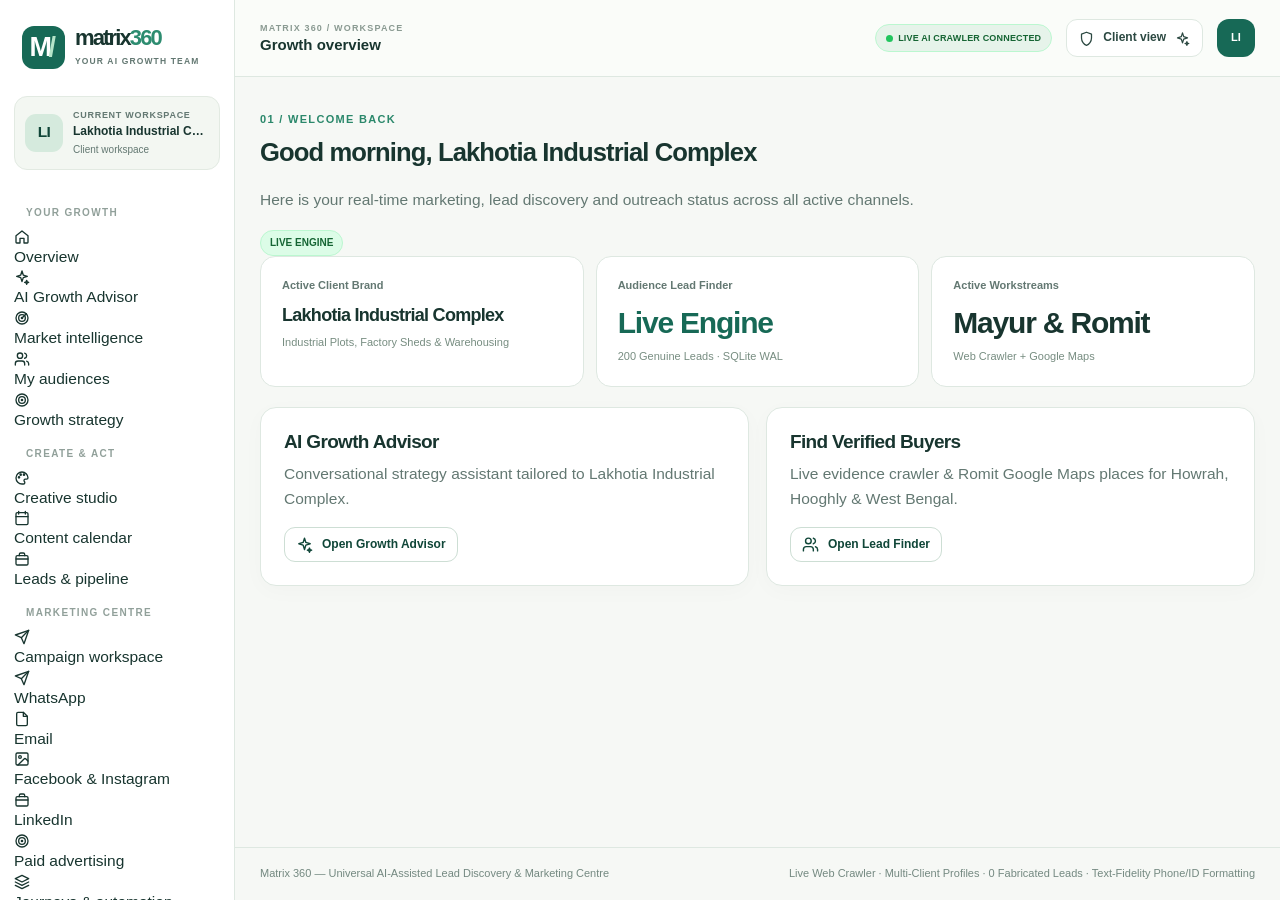
==== commit e1bce891: "feat(p0): complete AI-native lead intelligence engine, tenant security, 2.3M chunking, and director " ====
--- a/apps/web/index.html
+++ b/apps/web/index.html
@@ -1,323 +1,76 @@
 <!doctype html>
 <html lang="en">
 <head>
-  <meta charset="utf-8" />
-  <meta name="viewport" content="width=device-width, initial-scale=1" />
-  <title>Matrix 360 Consulting | AI Lead Discovery &amp; Intelligence Platform</title>
-  <link rel="icon" href="/favicon.svg" type="image/svg+xml" />
-  <link rel="stylesheet" href="/styles.css" />
-  <link rel="stylesheet" href="/overrides.css" />
+  <meta charset="utf-8">
+  <meta name="viewport" content="width=device-width, initial-scale=1">
+  <meta name="theme-color" content="#f6f8f5">
+  <meta name="description" content="Matrix 360 — Universal AI-Assisted Lead Discovery, Multi-Client Qualification, Real-Time Web Crawler and Multichannel Growth Platform.">
+  <title>Matrix 360 | Marketing Centre &amp; AI Lead Discovery</title>
+  <link rel="icon" href="/favicon.svg" type="image/svg+xml">
+  <link rel="stylesheet" href="/styles.css">
+  <link rel="stylesheet" href="/overrides.css">
 </head>
 <body>
-  <div class="app-shell">
-    <aside class="sidebar" aria-label="Primary navigation">
-      <div class="wordmark" style="display:flex;align-items:center;gap:10px;">
-        <img src="/assets/logo.png" alt="Matrix 360 Logo" style="height:36px;width:36px;object-fit:contain;" />
-        <div>
-          <span style="font-size:15px;font-weight:800;letter-spacing:0.04em;color:#1e293b;display:block;line-height:1.1;">MATRIX <span style="color:#4f46e5;">360</span></span>
-          <small style="font-size:9.5px;font-weight:700;color:#64748b;letter-spacing:0.08em;text-transform:uppercase;">Consulting</small>
+  <a class="skip-link" href="#main">Skip to main content</a>
+  <div class="app-shell" id="shell">
+    <aside class="sidebar" id="sidebar" aria-label="Application navigation">
+      <a class="brand" href="#home" aria-label="Matrix 360, overview">
+        <span class="brand-symbol">M<span>/</span></span>
+        <span class="brand-type"><strong>matrix<span>360</span></strong><small>YOUR AI GROWTH TEAM</small></span>
+      </a>
+      <div class="workspace-mark">
+        <span class="workspace-avatar" id="side-initials">LI</span>
+        <div class="workspace-mark-copy">
+          <small>CURRENT WORKSPACE</small>
+          <strong id="side-business">Lakhotia Industrial</strong>
+          <span id="side-scope">Production Lead Discovery</span>
         </div>
       </div>
-      <nav>
-        <a class="active" href="#discovery" data-page-link="discovery">Lead Discovery &amp; Crawler</a>
-        <a href="#overview" data-page-link="dashboard">Command center</a><a href="#library" data-page-link="upload">Audience data</a>
-        <a href="#processing" data-page-link="processing">Import &amp; process</a><a href="#activity" data-page-link="jobs">Jobs &amp; logs</a>
-        <a href="#results" data-page-link="results">Explore &amp; review</a><a href="#exports" data-page-link="exports">Exports</a>
-        <p>Workspace</p><a href="#audit" data-page-link="audit">Governance log</a>
-      </nav>
-      <div class="mode">MATRIX 360 CONSULTING<br><strong>AI Lead Discovery Platform</strong></div>
+      <nav id="nav" aria-label="Main modules"></nav>
+      <div class="side-bottom">
+        <div class="preview-rail">
+          <span class="online-dot" style="background:#22c55e;"></span>
+          <strong>Live Engine Active</strong>
+          <p>AI Web Scraper, 200+ Genuine Corporate Leads, SQLite WAL &amp; Supabase Sync.</p>
+        </div>
+        <button class="side-help" type="button" data-route="help">
+          <span data-icon="circle-help"></span> Help &amp; guidance
+        </button>
+      </div>
     </aside>
-    <main>
-      <header><div><span class="eyebrow">MATRIX 360 CONSULTING / CLIENT WORKSPACE</span><strong id="workspace">Loading…</strong></div><div class="status"><i></i> Secure workspace <button id="logout" class="quiet">Sign out</button></div></header>
-      <section id="login-panel" class="login-panel">
-        <div class="login-card">
-          <p class="eyebrow">SECURE WORKSPACE ACCESS</p>
-          <div style="display:flex;align-items:center;gap:12px;margin-bottom:12px;">
-            <img src="/assets/logo.png" alt="Matrix 360 Logo" style="height:44px;width:44px;object-fit:contain;" />
-            <h1 style="margin:0;font-size:24px;">Matrix 360 Consulting</h1>
+    <div class="sidebar-scrim" id="sidebar-scrim" hidden></div>
+    <div class="workspace-column">
+      <header class="topbar">
+        <div class="top-left">
+          <button class="icon-button mobile-menu" id="menu-toggle" type="button" aria-controls="sidebar" aria-expanded="false" aria-label="Open navigation">
+            <span data-icon="menu"></span>
+          </button>
+          <div class="top-breadcrumb">
+            <small>MATRIX 360 / WORKSPACE</small>
+            <strong id="page-breadcrumb">Growth overview</strong>
           </div>
-          <p>AI-powered live web lead discovery &amp; audience intelligence platform.</p>
-          <form id="login-form"><label>Username<input name="username" autocomplete="username" value="owner" required /></label><label>Password<input name="password" type="password" autocomplete="current-password" required /></label><button>Sign in</button></form><p id="login-error" role="alert"></p>
         </div>
-      </section>
-      <div id="console" hidden>
-        <nav class="workflow-rail" aria-label="Guided workflow">
-          <button type="button" class="active" data-workflow-page="discovery" data-workflow-step="0"><span>00</span><strong>Discover</strong><small>AI + Playwright crawler</small></button>
-          <i aria-hidden="true"></i>
-          <button type="button" data-workflow-page="upload" data-workflow-step="1"><span>01</span><strong>Import</strong><small>Upload &amp; inspect</small></button>
-          <i aria-hidden="true"></i>
-          <button type="button" data-workflow-page="processing" data-workflow-step="2"><span>02</span><strong>Define</strong><small>Review the plan</small></button>
-          <i aria-hidden="true"></i>
-          <button type="button" data-workflow-page="jobs" data-workflow-step="3"><span>03</span><strong>Review</strong><small>Results &amp; exports</small></button>
-        </nav>
-        <section id="discovery" class="panel" data-page="discovery">
-          <div class="panel-heading">
-            <div>
-              <p class="eyebrow">STEP 0 · AI LEAD FINDER &amp; LOW-RAM PLAYWRIGHT + MARKDOWN CRAWLER</p>
-              <h2>AI Lead Finder &amp; Live Web Discovery (5 Client Brands)</h2>
-              <p>Crawl, verify and qualify 200+ genuine corporate leads on Render Free (512 MB RAM) or locally. Uses Crawl4AI-style Markdown pruning, AI lead qualification, and Low-RAM Playwright escalation with zero fabricated leads.</p>
-            </div>
-          </div>
-
-          <!-- Hero Search & Action Bar -->
-          <div style="background:#fff;border:1px solid #e2e8f0;border-radius:16px;padding:18px;box-shadow:0 3px 12px rgba(15,23,42,0.03);">
-            <!-- Client Selector, Lead Target & Live Speed Selector -->
-            <div style="display:flex;gap:14px;align-items:center;flex-wrap:wrap;margin-bottom:14px;padding-bottom:12px;border-bottom:1px solid #f1f5f9;">
-              <label style="font-size:13px;font-weight:700;color:#1e293b;display:flex;align-items:center;gap:8px;">
-                <span>🏢 Target Client Brand:</span>
-                <select id="campaign-client-id" style="height:36px;border-radius:8px;border:1.5px solid #059669;padding:0 12px;font-size:13px;font-weight:700;color:#1e293b;background:#f0fdf4;cursor:pointer;">
-                  <option value="lakhotia" selected>1. Lakhotia Industrial Complex (Industrial &amp; Warehousing)</option>
-                  <option value="shree">2. Shree Heights (Chandannagar Executive Residential)</option>
-                  <option value="vrindavan">3. Vrindavan Greens (Kalyani / Madanpur Plotted &amp; Bungalows)</option>
-                  <option value="matrix360_advisory">4. Matrix 360 Corporate Advisory (Mid/Large Cap Working Capital)</option>
-                  <option value="apex_industrial_fleet">5. Apex Industrial Fleet &amp; Safety (Plant Heads &amp; EPC Fleets)</option>
-                </select>
-              </label>
-              <label style="font-size:13px;font-weight:700;color:#1e293b;display:flex;align-items:center;gap:8px;">
-                <span>🎯 Target Campaign Lead Count:</span>
-                <select id="target-lead-count" style="height:36px;border-radius:8px;border:1.5px solid #4f46e5;padding:0 12px;font-size:13px;font-weight:700;color:#1e293b;background:#f8faff;cursor:pointer;">
-                  <option value="50">50 Genuine Leads (Fast)</option>
-                  <option value="100">100 Genuine Leads</option>
-                  <option value="200" selected>200 Genuine Leads (Render Free &amp; Local Standard)</option>
-                  <option value="219">All 219 Verified Registry &amp; Crawled Leads</option>
-                </select>
-              </label>
-              <div id="campaign-speed-badge" style="display:none;align-items:center;gap:6px;background:#f0fdf4;border:1px solid #86efac;border-radius:8px;padding:4px 12px;">
-                <span style="display:inline-block;width:8px;height:8px;border-radius:50%;background:#22c55e;animation:pulse 1.2s infinite;"></span>
-                <span id="campaign-speed-text" style="font-size:12px;font-weight:700;color:#15803d;">0.0 leads/min</span>
-              </div>
-            </div>
-
-            <!-- Live Progress Bar (shown when crawling) -->
-            <div id="campaign-progress-wrap" style="display:none;margin-bottom:14px;background:#f8faff;border:1px solid #cbd5e1;border-radius:10px;padding:12px 16px;">
-              <div style="display:flex;justify-content:space-between;align-items:center;margin-bottom:8px;">
-                <span style="font-size:12px;font-weight:700;color:#1e293b;" id="campaign-progress-label">🕷️ Live AI crawling public web data... 0 leads found</span>
-                <span style="font-size:12px;font-weight:600;color:#4f46e5;" id="campaign-progress-eta">Estimating time...</span>
-              </div>
-              <div style="background:#e2e8f0;border-radius:999px;height:8px;overflow:hidden;">
-                <div id="campaign-progress-bar" style="height:100%;background:linear-gradient(90deg,#4f46e5,#818cf8);border-radius:999px;width:0%;transition:width 0.4s ease;"></div>
-              </div>
-              <div style="margin-top:6px;font-size:11px;color:#64748b;" id="campaign-progress-sub">Concurrent 10-worker HTTPX + Crawl4AI Markdown Pruner + Low-RAM Playwright Escalation active...</div>
-            </div>
-            <div style="display:flex;gap:10px;align-items:center;flex-wrap:wrap;">
-              <input id="discovery-prompt" type="text" placeholder="e.g. Factory, steel &amp; warehouse owners in Howrah &amp; Hooghly with strong business scale..." value="Manufacturing plants, steel fabrication, logistics parks and chemical industrial units in West Bengal and India" style="flex:1;min-width:260px;min-height:42px;border-radius:10px;border:1px solid #cbd5e1;padding:0 14px;font-size:13px;font-family:inherit;" />
-              <button type="button" id="btn-discover-live" style="background:linear-gradient(135deg,#4f46e5,#4338ca);color:#fff;font-weight:700;border:none;border-radius:10px;padding:0 18px;min-height:42px;cursor:pointer;box-shadow:0 4px 12px rgba(79,70,229,0.22);font-size:13px;">✨ Scrape &amp; AI-Qualify 200 Genuine Leads</button>
-              <button type="button" id="btn-load-corpus" class="secondary" style="border-radius:10px;min-height:42px;font-size:13px;">🔄 Show All 219 Verified Leads</button>
-            </div>
-
-            <!-- 1-Tap Quick Ideas -->
-            <div style="margin-top:12px;padding-top:12px;border-top:1px solid #f1f5f9;display:flex;flex-wrap:wrap;align-items:center;gap:6px;">
-              <span style="font-size:12px;font-weight:600;color:#64748b;margin-right:4px;">Quick 1-tap ideas:</span>
-              <button type="button" class="pill-btn chip-btn active" data-preset="show-all">🌍 All 200+ Verified Industrial &amp; Corporate Leads</button>
-              <button type="button" class="pill-btn chip-btn" data-preset="corporate-promoters">👑 Corporate Promoters &amp; MDs (High-Turnover)</button>
-              <button type="button" class="pill-btn chip-btn" data-preset="howrah-steel">🏭 Factory &amp; Warehouse Owners</button>
-              <button type="button" class="pill-btn chip-btn" data-preset="luxury-cars">🚘 Luxury Car &amp; Fleet Owners</button>
-              <button type="button" class="pill-btn chip-btn" data-preset="hni-business">💎 High-Income Business Families</button>
-            </div>
-
-            <!-- Live Scraping Desktop Window (In-CRM Crawler Monitor) -->
-            <div id="live-crawler-desktop" style="display:none;margin-top:14px;background:#0f172a;border-radius:14px;border:1px solid #334155;box-shadow:0 8px 30px rgba(0,0,0,0.25);overflow:hidden;font-family:ui-monospace,SFMono-Regular,Menlo,Monaco,Consolas,monospace;">
-              <div style="background:#1e293b;padding:8px 14px;display:flex;align-items:center;justify-content:space-between;border-bottom:1px solid #334155;">
-                <div style="display:flex;align-items:center;gap:8px;">
-                  <span style="display:inline-block;width:11px;height:11px;border-radius:50%;background:#ef4444;"></span>
-                  <span style="display:inline-block;width:11px;height:11px;border-radius:50%;background:#f59e0b;"></span>
-                  <span style="display:inline-block;width:11px;height:11px;border-radius:50%;background:#10b981;"></span>
-                  <span style="font-size:11px;font-weight:700;color:#94a3b8;margin-left:8px;font-family:sans-serif;">🖥️ Matrix 360 AI + Low-RAM Playwright Web Crawler — Live CRM Feed</span>
-                </div>
-                <div style="display:flex;align-items:center;gap:10px;">
-                  <span id="desktop-engine-status" style="font-size:10px;color:#38bdf8;background:#0c4a6e;padding:2px 8px;border-radius:4px;font-weight:700;font-family:sans-serif;">ACTIVE AI CRAWL</span>
-                  <span id="desktop-pages-crawled" style="font-size:11px;color:#a7f3d0;font-family:sans-serif;">Pages Visited: 0</span>
-                </div>
-              </div>
-
-              <div style="background:#0f172a;padding:8px 14px;display:flex;align-items:center;gap:10px;border-bottom:1px solid #1e293b;">
-                <span style="font-size:11px;color:#10b981;display:flex;align-items:center;gap:4px;">🔒 TLS 1.3</span>
-                <span style="color:#64748b;font-size:11px;">Visiting:</span>
-                <div id="desktop-current-url" style="flex:1;background:#1e293b;border-radius:6px;padding:4px 10px;color:#38bdf8;font-size:11px;overflow:hidden;text-overflow:ellipsis;white-space:nowrap;border:1px solid #334155;">
-                  https://html.duckduckgo.com/html/
-                </div>
-                <span id="desktop-http-status" style="font-size:10px;font-weight:700;color:#10b981;background:#064e3b;padding:2px 6px;border-radius:4px;">200 OK</span>
-              </div>
-
-              <div id="desktop-crawler-log" style="height:150px;overflow-y:auto;padding:12px 14px;color:#38bdf8;font-size:11px;line-height:1.6;background:#020617;">
-                <div style="color:#64748b;">[INIT] Matrix 360 AI + Low-RAM Playwright crawler initialized...</div>
-              </div>
-
-              <div style="background:#1e293b;padding:6px 14px;display:flex;justify-content:space-between;align-items:center;font-size:11px;color:#94a3b8;font-family:sans-serif;">
-                <div><strong style="color:#cbd5e1;">Current Target:</strong> <span id="desktop-current-company" style="color:#38bdf8;">Scanning corporate websites &amp; registries...</span></div>
-                <div><strong style="color:#cbd5e1;">Verified Contacts Decoded:</strong> <span id="desktop-contacts-count" style="color:#34d399;font-weight:700;">0</span></div>
-              </div>
-            </div>
-
-            <!-- Automated Live Crawler Pulse Banner -->
-            <div id="live-crawl-status" class="live-crawl-banner">
-              <div>
-                <span class="live-crawl-pulse"></span>
-                <strong>Automated AI Crawler:</strong> <span id="live-crawl-status-text">Ready. 219+ verified corporate domains &amp; live multi-engine crawler active (Zero fabricated leads).</span>
-              </div>
-              <div style="display:flex;gap:8px;align-items:center;">
-                <span class="badge" style="background:#e0e7ff;color:#4338ca;">AI Markdown + Low-RAM Playwright</span>
-                <span id="supabase-status-pill" class="badge">512MB Render Ready</span>
-              </div>
-            </div>
-          </div>
-
-          <!-- AI Smart Filters (Interactive Tap Pills — all active by default so all 200+ leads are visible) -->
-          <div class="smart-filter-container">
-            <div style="display:flex;justify-content:space-between;align-items:center;flex-wrap:wrap;gap:8px;">
-              <div>
-                <strong style="font-size:13px;color:#1e293b;text-transform:uppercase;letter-spacing:0.04em;">Smart Filter Pills</strong>
-                <span style="font-size:12px;color:#64748b;margin-left:8px;">Tap pills below to dynamically filter your discovered leads</span>
-              </div>
-              <div style="display:flex;gap:10px;font-size:12px;">
-                <button type="button" id="btn-select-all-pills" style="background:none;border:none;color:#4f46e5;font-weight:700;cursor:pointer;">Select All (Show All 200+ Leads)</button>
-                <span style="color:#cbd5e1;">|</span>
-                <button type="button" id="btn-reset-pills" style="background:none;border:none;color:#64748b;font-weight:600;cursor:pointer;">Reset Filters</button>
-              </div>
-            </div>
-
-            <div class="smart-filter-grid">
-              <div class="smart-filter-box">
-                <strong>🏭 Company Industry</strong>
-                <div class="pill-group" id="filter-group-sector">
-                  <button type="button" class="pill-btn active" data-filter-type="sector" data-filter-val="manufacturing">Manufacturing &amp; Steel</button>
-                  <button type="button" class="pill-btn active" data-filter-type="sector" data-filter-val="foundry">Foundry &amp; Forging</button>
-                  <button type="button" class="pill-btn active" data-filter-type="sector" data-filter-val="logistics">Warehousing &amp; 3PL</button>
-                  <button type="button" class="pill-btn active" data-filter-type="sector" data-filter-val="chemical">Chemicals &amp; Plastics</button>
-                  <button type="button" class="pill-btn active" data-filter-type="sector" data-filter-val="food">Food &amp; Agro Processing</button>
-                  <button type="button" class="pill-btn active" data-filter-type="sector" data-filter-val="engineering">Engineering &amp; Electrical</button>
-                </div>
-              </div>
-
-              <div class="smart-filter-box">
-                <strong>📈 Business Scale (Turnover)</strong>
-                <div class="pill-group" id="filter-group-turnover">
-                  <button type="button" class="pill-btn active" data-filter-type="turnover" data-filter-val="gt_25cr">Enterprise (₹25 Cr+)</button>
-                  <button type="button" class="pill-btn active" data-filter-type="turnover" data-filter-val="gt_5cr">Mid-Market (₹5 Cr – ₹25 Cr)</button>
-                  <button type="button" class="pill-btn active" data-filter-type="turnover" data-filter-val="gt_1cr">MSME (₹1 Cr – ₹5 Cr)</button>
-                  <button type="button" class="pill-btn active" data-filter-type="turnover" data-filter-val="all_turnover">Include All Scales</button>
-                </div>
-              </div>
-
-              <div class="smart-filter-box">
-                <strong>👑 Person's Role</strong>
-                <div class="pill-group" id="filter-group-role">
-                  <button type="button" class="pill-btn active" data-filter-type="role" data-filter-val="owner">Owner / Promoter / MD</button>
-                  <button type="button" class="pill-btn active" data-filter-type="role" data-filter-val="director">Director / Plant Head</button>
-                  <button type="button" class="pill-btn active" data-filter-type="role" data-filter-val="manager">Procurement / Ops Head</button>
-                </div>
-              </div>
-
-              <div class="smart-filter-box">
-                <strong>🚘 Vehicles &amp; Assets</strong>
-                <div class="pill-group" id="filter-group-affluence">
-                  <button type="button" class="pill-btn active" data-filter-type="affluence" data-filter-val="luxury">Luxury SUVs &amp; Executive</button>
-                  <button type="button" class="pill-btn active" data-filter-type="affluence" data-filter-val="fleet">Commercial Fleets &amp; Plants</button>
-                  <button type="button" class="pill-btn active" data-filter-type="affluence" data-filter-val="hni">High Purchasing Power</button>
-                </div>
-              </div>
-            </div>
-          </div>
-
-          <!-- 4-Card Summary Metric Strip -->
-          <div class="lead-metric-strip">
-            <div class="lead-metric-card">
-              <span>Matching Verified Leads</span>
-              <strong id="stat-matched" style="color:#4f46e5;">0</strong>
-              <small>Genuine companies &amp; contacts</small>
-            </div>
-            <div class="lead-metric-card">
-              <span>🔥 Top Priority Matches</span>
-              <strong id="stat-hot" style="color:#059669;">0</strong>
-              <small>Q1 High Brand Fit</small>
-            </div>
-            <div class="lead-metric-card">
-              <span>Average Business Scale</span>
-              <strong id="stat-turnover" style="color:#0f172a;">₹0 Cr</strong>
-              <small>Annual turnover estimate</small>
-            </div>
-            <div class="lead-metric-card">
-              <span>Average Plant / Fleet Index</span>
-              <strong id="stat-cars" style="color:#d97706;">₹0 L</strong>
-              <small>Observed facilities &amp; fleets</small>
-            </div>
-          </div>
-
-          <!-- Leads Table with Best Leads Sorting & 1-Click Engine Transfer -->
-          <div class="leads-section" style="margin-top:20px;">
-            <div class="leads-header-row">
-              <div style="display:flex;align-items:center;gap:12px;flex-wrap:wrap;">
-                <label style="font-size:12px;font-weight:700;color:#334155;">Sort By:
-                  <select id="leads-sort-by" style="height:36px;border-radius:8px;border:1px solid #cbd5e1;padding:0 8px;font-size:12px;font-weight:600;">
-                    <option value="best_fit">✨ Best Overall Match for Brand</option>
-                    <option value="buying_power">💎 Highest Buying Power &amp; Scale</option>
-                    <option value="turnover">🏢 Largest Company Turnover First</option>
-                    <option value="cars">🚘 Largest Plants &amp; Fleets First</option>
-                    <option value="confidence">🎯 Highest Verification Confidence</option>
-                  </select>
-                </label>
-                <select id="leads-filter-district" style="height:36px;border-radius:8px;border:1px solid #cbd5e1;padding:0 8px;font-size:12px;">
-                  <option value="all">All Districts &amp; States</option>
-                  <option value="Howrah">Howrah</option>
-                  <option value="Hooghly">Hooghly</option>
-                  <option value="Kolkata">Kolkata</option>
-                  <option value="Paschim Bardhaman">Paschim Bardhaman (Durgapur/Asansol)</option>
-                  <option value="North 24 Parganas">North 24 Parganas</option>
-                  <option value="South 24 Parganas">South 24 Parganas</option>
-                  <option value="Purba Medinipur">Purba Medinipur (Haldia)</option>
-                  <option value="Nadia">Nadia (Kalyani)</option>
-                </select>
-                <input type="search" id="leads-search-input" placeholder="Search company, domain, director, phone, city..." style="height:36px;border-radius:8px;border:1px solid #cbd5e1;padding:0 12px;font-size:12px;min-width:220px;" />
-              </div>
-              <div style="display:flex;gap:8px;align-items:center;flex-wrap:wrap;">
-                <button type="button" id="btn-download-csv" class="secondary" style="border-radius:8px;height:38px;font-size:12px;font-weight:700;">⬇ Full CSV</button>
-                <button type="button" id="btn-download-whatsapp" style="background:linear-gradient(135deg,#25d366,#128c7e);color:#fff;border:none;font-weight:700;border-radius:8px;padding:0 14px;height:38px;font-size:12px;cursor:pointer;box-shadow:0 4px 10px rgba(37,211,102,0.22);">📱 WhatsApp Campaign</button>
-                <button type="button" id="btn-download-email" style="background:linear-gradient(135deg,#3b82f6,#2563eb);color:#fff;border:none;font-weight:700;border-radius:8px;padding:0 14px;height:38px;font-size:12px;cursor:pointer;box-shadow:0 4px 10px rgba(59,130,246,0.22);">📧 Email Campaign</button>
-                <button type="button" id="btn-send-to-engine" style="background:linear-gradient(135deg, #059669, #10b981);color:#fff;border:none;font-weight:700;border-radius:8px;padding:0 16px;height:38px;font-size:12px;cursor:pointer;box-shadow:0 4px 12px rgba(16,185,129,0.25);">🚀 Send to Engine →</button>
-              </div>
-            </div>
-
-            <div class="table-wrap" style="max-height:620px;overflow-y:auto;border-radius:10px;border:1px solid #e2e8f0;">
-              <table>
-                <thead>
-                  <tr>
-                    <th>Company &amp; Verified Link</th>
-                    <th>District / Location</th>
-                    <th>Director / Contact Person</th>
-                    <th>Phone</th>
-                    <th>Email</th>
-                    <th>Est. Turnover</th>
-                    <th>Observed Plant / Fleet &amp; AI Reasoning</th>
-                    <th>Brand Fit</th>
-                    <th>Score</th>
-                  </tr>
-                </thead>
-                <tbody id="discovery-leads-tbody">
-                  <tr><td colspan="9" style="text-align:center;padding:24px;">Loading 200+ genuine discovered leads from live corpus…</td></tr>
-                </tbody>
-              </table>
-            </div>
-            <div id="discovery-transfer-status" class="notice" style="margin-top:12px;" hidden></div>
-          </div>
-        </section>
-        <section id="overview" class="page-heading spatial-hero" data-page="dashboard"><div><p class="eyebrow">COMMAND CENTER</p><h1>Audience intelligence, in perspective.</h1><p>Bring source data, evidence-bound classifications across 5 client brands, and review-ready exports into one accountable workspace.</p></div><div class="hero-actions"><span class="hero-orb" aria-hidden="true"></span><button id="new-job">Import audience data →</button></div></section>
-        <section class="metrics" aria-label="Workspace statistics" data-page="dashboard"><article><span>Datasets</span><strong id="dataset-count">0</strong></article><article><span>Queued / running</span><strong id="active-count">0</strong></article><article><span>Completed</span><strong id="completed-count">0</strong></article><article><span>Review queue</span><strong id="review-count">0</strong></article></section>
-        <section id="library" class="panel" data-page="upload"><div class="panel-heading"><div><p class="eyebrow">STEP 1 OF 3 · DATA LIBRARY</p><h2>Upload sources</h2><p>CSV, TSV, XLSX, XLS, XLSB or Parquet. Files stream to the local service; formulas are never executed.</p></div></div>
-          <form id="upload-form"><label class="dropzone" id="dropzone" tabindex="0"><input id="files" name="files" type="file" multiple accept=".csv,.tsv,.xlsx,.xls,.xlsb,.parquet,.jsonl,.ndjson" /><strong>Drop one or more source files here</strong><span>One file works for a quick test; multiple files are kept as separate sources in the same processing job. Folder selection is supported in Chromium-based browsers.</span><input id="folder" type="file" webkitdirectory directory multiple hidden /></label><div class="upload-actions"><button type="button" class="secondary" id="choose-files">Choose files</button><button type="button" class="secondary" id="choose-folder">Choose folder</button><button id="upload" disabled>Upload &amp; inspect</button></div></form>
-          <div id="file-tree" class="file-tree empty">No files selected.</div><div id="inspection" class="inspection" hidden></div>
-          <section id="schema-catalog" class="schema-catalog" hidden aria-live="polite"><div class="schema-catalog-heading"><div><p class="eyebrow">IMPORT-LED FILTER CATALOG</p><h3>Fields detected from this dataset</h3><p id="schema-catalog-copy">Core identity and location fields are preserved. The remaining observed columns become filter candidates.</p></div><button id="improve-schema" class="secondary" type="button" hidden>AI refine labels</button></div><div id="schema-summary" class="schema-summary"></div><div id="schema-fields" class="schema-fields"></div><p id="schema-ai-notice" class="notice"></p></section>
-        </section>
-        <section id="processing" class="panel" data-page="processing"><div class="panel-heading"><div><p class="eyebrow">STEP 2 OF 3 · PROCESSING</p><h2>Tell us what you need</h2><p>Use your preferred language. Describe the audience in plain words, or leave it empty to process the complete uploaded dataset with the evidence-bound V4 rules.</p></div></div><div class="mode-switch" role="group" aria-label="Processing mode"><button type="button" class="selected" data-process-mode="verified">Guided AI</button><button type="button" data-process-mode="ai-direct">AI Direct</button></div><div id="dataset-picker" class="empty">Upload a dataset to begin.</div><div id="verified-mode"><div class="ai-direct"><div><p class="eyebrow">GUIDED AI · REVIEWABLE FILTERS</p><h3>Describe the intended audience</h3><p id="pipeline-planner-status">Write in any language. AI receives only your objective and eligible non-contact column headers—never source rows, names, phones, emails or addresses.</p></div><label>What should this data find? <span class="field-optional">Optional</span><textarea id="pipeline-objective" maxlength="600" placeholder="Example: Howrah ke manufacturing businesses / West Bengal manufacturing companies in Howrah"></textarea><small class="notice">No filters in your request? Leave this blank and start complete evidence-bound processing.</small></label><div class="ai-actions"><button id="suggest-pipeline-plan" type="button" class="secondary" disabled>Prepare safe plan</button><button id="preview-pipeline-plan" type="button" class="secondary" disabled>Validate &amp; preview</button></div><div id="pipeline-plan-status" class="notice">Select an uploaded dataset. You can either describe the audience or process all uploaded records.</div><div id="pipeline-plan-editor" class="filter-plan-editor" hidden></div></div><div class="filters"><label>Client export files (5 Brands)<select id="process-profile-filter" multiple size="5"><option value="lakhotia" selected>Lakhotia Industrial Complex</option><option value="shree" selected>Shree Heights</option><option value="vrindavan" selected>Vrindavan Greens</option><option value="matrix360_advisory" selected>Matrix 360 Corporate Advisory</option><option value="apex_industrial_fleet" selected>Apex Industrial Fleet &amp; Safety</option></select></label><label>Limit client exports to districts<select id="process-district-filter" multiple size="6"></select></label><label><input id="ai-review-enabled" type="checkbox" /> Optional AI research review<small>Uses company, sector, district and geography status only. It adds review suggestions, never changes a classification or export. It requires a positive local spending cap and explicit approval.</small></label><small>Leave districts unselected to include matches from every district. A record can remain in more than one selected client file when it matches more than one profile.</small></div><button id="start-job" disabled>Start complete evidence-bound processing</button></div><div id="ai-direct-mode" hidden><div class="ai-direct"><div><p class="eyebrow">AI DIRECT · PLAN THEN EXECUTE</p><h3>Start from a business profile</h3><p>AI context: the selected versioned business profile, your objective, and eligible non-contact headers. Source rows, names, phones, emails and addresses never leave this service.</p></div><label>Business profile<select id="ai-direct-profile"><option value="">No profile context</option></select></label><label>Objective<textarea id="ai-objective" maxlength="600" placeholder="Write the outcome in your preferred language"></textarea></label><div class="ai-actions"><button id="suggest-audience-plan" type="button" class="secondary" disabled>Prepare safe plan</button><button id="start-ai-job" type="button" disabled>Approve plan &amp; generate leads</button></div><div id="audience-plan" class="notice">Select an uploaded dataset, choose a profile prompt if applicable, then review the generated filter plan.</div></div></div><p class="notice">Exports are research outputs, not consent to contact. The local Matrix Engine V4 rules are versioned and testable.</p></section>
-        <section id="activity" class="panel" data-page="jobs"><div class="panel-heading"><div><p class="eyebrow">STEP 3 OF 3 · JOBS &amp; LOGS</p><h2>Current processing</h2><p>Only queued and running work appears here. Open History to access earlier imports, completed jobs, logs and downloads.</p></div><div class="job-heading-actions"><button id="toggle-history-drawer" type="button" class="secondary">Open history <span id="job-history-count">0</span></button><button class="secondary refresh">Refresh</button></div></div><div id="jobs" class="empty">No processing is running. Open History to inspect completed work or download exports.</div><div id="job-log" class="job-log empty">Choose a job from History to see its processing log.</div><a id="download-job-log" class="secondary log-download" hidden>Download selected job log</a></section>
-          <section id="results" class="panel" data-page="results"><div class="panel-heading"><div><p class="eyebrow">RESULTS &amp; REVIEW</p><h2>Audience explorer</h2><p>Layer observed source filters to define a campaign segment. Filters never infer consent or intent.</p></div><div><input id="search" placeholder="Search name, company, city or email" /><button id="run-search" class="secondary">Search</button></div></div><div class="filters"><label>Geography<select id="geo-filter" multiple size="5"><option>WB_CONFIRMED</option><option>WB_POSSIBLE</option><option>OUTSIDE_WB</option><option>GEO_UNKNOWN</option><option>REVIEW_REQUIRED</option></select></label><label>Districts<select id="district-filter" multiple size="6"></select></label><label>Client research views<select id="profile-filter" multiple size="5"><option value="lakhotia">Lakhotia Industrial Complex</option><option value="shree">Shree Heights</option><option value="vrindavan">Vrindavan Greens</option><option value="matrix360_advisory">Matrix 360 Corporate Advisory</option><option value="apex_industrial_fleet">Apex Industrial Fleet &amp; Safety</option></select></label><small>Filters combine with AND. Multiple values inside a filter use OR.</small></div><div class="filter-builder"><div><p class="eyebrow">FULL-DATASET FILTER BUILDER</p><h3>Filter only what this processed dataset contains</h3><p id="filter-hint" class="notice">Select a processed job to inspect available fields.</p></div><div class="filter-controls"><label>Field<select id="advanced-filter-field" disabled></select></label><label>Rule<select id="advanced-filter-operator" disabled><option value="contains">contains</option><option value="not_contains">does not contain</option><option value="is_any_of">is exactly one of</option><option value="is_none_of">is not one of</option><option value="is_present">is present</option><option value="is_empty">is empty</option></select></label><label id="advanced-filter-value-label">Value<input id="advanced-filter-value" list="advanced-filter-values" placeholder="For example: Tata, SUV, manufacturing" disabled /><datalist id="advanced-filter-values"></datalist></label><button id="add-advanced-filter" class="secondary" disabled>Add filter</button></div><div id="active-advanced-filters" class="filter-chips empty">No additional filters applied.</div><p id="vehicle-filter-notice" class="notice" hidden></p></div><p id="result-meta" class="notice">Select a completed job to review its records.</p><div class="table-wrap" style="max-height:560px;overflow-y:auto;border-radius:10px;border:1px solid #e2e8f0;"><table><thead id="result-head"></thead><tbody id="result-body"></tbody></table></div></section>
-        <section id="exports" class="panel" data-page="exports"><div class="panel-heading"><div><p class="eyebrow">EXPORTS</p><h2>Download generated files</h2><p>Choose a completed job, then download individual client CSVs, the combined workbook, or the manifest.</p></div></div><div id="export-list" class="empty">Select a completed job to load exports.</div></section>
-        <section id="audit" class="panel" data-page="audit"><div class="panel-heading"><div><p class="eyebrow">AUDIT LOG</p><h2>Recent local activity</h2></div><a href="/api/v1/audit/download" class="secondary">Download audit log</a></div><div id="audit-list" class="empty">No activity loaded.</div></section>
-        <button id="history-drawer-tab" class="history-drawer-tab" type="button" aria-controls="history-drawer">History <span id="history-tab-count">0</span></button>
-        <aside id="history-drawer" class="history-drawer" aria-label="Workspace history" hidden><div class="history-drawer-heading"><div><p class="eyebrow">WORKSPACE HISTORY</p><h2>Imports, jobs &amp; files</h2><p>Everything completed or previously uploaded is kept here.</p></div><button id="close-history-drawer" class="quiet" type="button" aria-label="Hide history">×</button></div><section class="history-section"><div class="history-section-heading"><strong>Imported data</strong><span id="history-dataset-count">0</span></div><p class="notice">Choose a prior import to process it again.</p><div id="history-dataset-list" class="history-list empty">No imported datasets.</div></section><section class="history-section"><div class="history-section-heading"><strong>Completed jobs</strong><span id="history-job-count">0</span></div><p class="notice">Choose a job to view its log, results and downloads.</p><div id="history-drawer-list" class="history-list empty">No completed jobs.</div></section></aside>
-      </div>
-    </main>
+        <div class="top-actions">
+          <span class="demo-label" style="background:#e6f3ea;border-color:#bbf7d0;color:#166534;">
+            <span class="online-dot" style="background:#22c55e;"></span> LIVE AI CRAWLER CONNECTED
+          </span>
+          <button class="top-role" id="role-toggle" type="button" aria-label="Switch between client and director demonstration views">
+            <span data-icon="shield"></span>
+            <span id="role-text">Client view</span>
+            <span data-icon="chevron-down"></span>
+          </button>
+          <button class="profile-button" id="profile-button" type="button" aria-label="Open director centre" data-route="director">LI</button>
+        </div>
+      </header>
+      <main id="main" class="main-area" tabindex="-1" aria-live="off"></main>
+      <footer class="global-footer">
+        <span>Matrix 360 — Universal AI-Assisted Lead Discovery &amp; Marketing Centre</span>
+        <span>Live Web Crawler · Multi-Client Profiles · 0 Fabricated Leads · Text-Fidelity Phone/ID Formatting</span>
+      </footer>
+    </div>
   </div>
-  <div id="toast" role="status" aria-live="polite"></div>
+  <div class="toast" id="toast" role="status" aria-live="polite" hidden></div>
+  <div id="modal-host"></div>
   <script src="/app.js"></script>
 </body>
 </html>
--- a/styles.css
+++ b/styles.css
@@ -1,5 +1,67 @@
-@import url('https://fonts.googleapis.com/css2?family=DM+Sans:wght@400;500;600;700&family=Manrope:wght@500;600;700;800&display=swap');
+/* ==========================================================================
+   Matrix 360 — Marketing Centre & Growth Platform Base Stylesheet
+   Adopted from Executive Prototype POC (2026-10-26)
+   ========================================================================== */
 
-:root{--ink:#183747;--muted:#68818a;--teal:#087c79;--teal-dark:#075b59;--mint:#e9f4ef;--cream:#f8faf9;--paper:#fff;--line:#dce8e6;--amber:#9a6a2b;--shadow:0 18px 55px rgba(22,70,74,.075)}
-.mode-switch{display:flex;gap:.45rem;margin:0 0 1rem}.mode-switch button{background:#eef3f5;color:#31505a;border:1px solid #d7e2e5}.mode-switch button.selected{background:#097b89;color:#fff;border-color:#097b89}.ai-direct{border:1px solid #cfe4e7;border-radius:14px;padding:1rem;background:#f8fcfc;display:grid;gap:.8rem}.ai-direct textarea{display:block;width:100%;min-height:88px;margin-top:.35rem;resize:vertical;font:inherit;padding:10px;border:1px solid #cbded9;border-radius:9px}.ai-actions{display:flex;gap:.6rem;flex-wrap:wrap}.ai-direct code{display:block;white-space:pre-wrap;overflow-wrap:anywhere;margin:.5rem 0;color:#174c56}
-*{box-sizing:border-box}html{scroll-behavior:smooth}body{margin:0;background:var(--cream);color:var(--ink);font:14px/1.55 'DM Sans',Segoe UI,sans-serif}.app-shell{display:flex;min-height:100vh}.sidebar{position:fixed;z-index:4;width:248px;min-height:100vh;background:#edf5f2;color:var(--ink);padding:25px 14px 18px;border-right:1px solid #d8e7e2;display:flex;flex-direction:column}.wordmark{font:800 19px Manrope,sans-serif;letter-spacing:-.06em;color:var(--ink);padding:5px 12px 29px}.wordmark:before{content:'M/';display:inline-grid;place-items:center;width:37px;height:37px;margin-right:10px;border-radius:10px;background:var(--teal);color:#fff;font-size:15px;letter-spacing:-.12em;vertical-align:middle}.wordmark span{color:var(--teal)}.wordmark small{display:block;margin:7px 0 0 48px;font:700 9px 'DM Sans',sans-serif;letter-spacing:.13em;text-transform:uppercase;color:#72908d}.sidebar nav{display:grid;gap:3px}.sidebar a{padding:10px 12px;border-radius:9px;color:#55717a;text-decoration:none;font-size:12px;font-weight:650;transition:background .18s,color .18s,box-shadow .18s}.sidebar a:hover,.sidebar a.active{background:#fff;color:var(--teal);box-shadow:inset 3px 0 var(--teal),0 3px 12px rgba(20,85,74,.06)}.sidebar nav p{font-size:9px;font-weight:800;letter-spacing:.13em;text-transform:uppercase;margin:22px 12px 6px;color:#7d9894}.mode{margin-top:auto;padding:15px 12px 5px;border-top:1px solid #d7e5e1;color:#78918d;font-size:9px;letter-spacing:.11em}.mode strong{display:block;margin-top:5px;font-size:11px;letter-spacing:0;color:#17635d}main{margin-left:248px;width:calc(100% - 248px);max-width:1540px;padding-bottom:60px}header{height:76px;background:rgba(255,255,255,.94);backdrop-filter:blur(16px);border-bottom:1px solid var(--line);display:flex;align-items:center;justify-content:space-between;padding:0 42px}.eyebrow{font-size:10px;font-weight:800;letter-spacing:.14em;color:var(--teal);margin:0 0 7px}.status{font-size:12px;color:var(--muted);display:flex;gap:9px;align-items:center}.status i{height:8px;width:8px;border-radius:50%;background:#0b8a7c;box-shadow:0 0 0 3px #e1f3eb}.quiet{border:0;background:none;color:var(--teal);padding:6px;font:700 12px 'DM Sans',sans-serif;cursor:pointer}.page-heading{padding:48px 42px 28px;display:flex;justify-content:space-between;align-items:end}.page-heading h1{font:800 32px Manrope,sans-serif;letter-spacing:-.05em;margin:0 0 8px}.page-heading p{margin:0;color:var(--muted);max-width:650px}.page-heading button,button{background:var(--teal);color:white;border:1px solid var(--teal);padding:11px 17px;border-radius:10px;font:700 13px 'DM Sans',sans-serif;cursor:pointer;transition:transform .15s,background .15s,box-shadow .15s}button:hover:not(:disabled){background:var(--teal-dark);transform:translateY(-1px);box-shadow:0 6px 14px rgba(6,112,103,.16)}button:disabled{opacity:.5;cursor:not-allowed}.secondary{background:#fff;color:var(--ink);border-color:#cbded9}.secondary:hover:not(:disabled){background:#f0f8f5;color:var(--teal);border-color:var(--teal)}.metrics{padding:0 42px;display:grid;grid-template-columns:repeat(4,1fr);gap:13px}.metrics article,.panel{background:var(--paper);border:1px solid var(--line);border-radius:16px;box-shadow:0 5px 28px rgba(33,74,69,.035)}.metrics article{padding:18px}.metrics span{display:block;color:var(--muted);font-size:11px}.metrics strong{font:800 28px Manrope,sans-serif;color:#123f43;margin-top:5px;display:block;letter-spacing:-.04em}.panel{margin:18px 42px;padding:25px}.panel-heading{display:flex;justify-content:space-between;align-items:start;margin-bottom:19px}.panel h2{font:750 20px Manrope,sans-serif;letter-spacing:-.035em;margin:0 0 5px}.panel-heading p:not(.eyebrow),.notice{color:var(--muted);margin:0}.notice{font-size:12px}.dropzone{display:flex;min-height:145px;border:1.5px dashed #9cc7bd;border-radius:14px;align-items:center;justify-content:center;flex-direction:column;gap:5px;background:#f7fbf9;cursor:pointer;color:var(--muted);transition:.18s}.dropzone strong{font:750 15px Manrope,sans-serif;color:var(--ink)}.dropzone input{display:none}.dropzone.dragging{border-color:var(--teal);background:#edf8f3}.upload-actions{display:flex;gap:10px;margin:15px 0}.file-tree,.inspection{border-top:1px solid var(--line);padding-top:13px}.file-tree.empty,.empty{color:var(--muted)}.file-tree div,.inspection div,.audit{display:flex;justify-content:space-between;padding:10px 0;border-bottom:1px solid #eef3f1}.file-tree span,.audit span{color:var(--muted);font-size:12px}.inspection{display:grid;grid-template-columns:repeat(auto-fit,minmax(260px,1fr));gap:12px}.inspection div{display:block;border:1px solid var(--line);padding:13px;border-radius:11px;background:#fcfefd}.inspection p{color:var(--muted);font-size:12px}.inspection code{font-size:11px;word-break:break-word}.dataset{display:flex;gap:10px;padding:12px;border:1px solid var(--line);border-radius:11px;margin-bottom:8px;cursor:pointer;background:#fbfdfc}.dataset:hover{border-color:#93c7ba}.dataset small{display:block;color:var(--muted);margin-top:3px}.job-list{display:grid;gap:8px}.job{background:#fff;color:var(--ink);border-color:var(--line);display:flex;align-items:center;justify-content:space-between;text-align:left}.job.selected{border-color:#56a99b;background:#f0faf5}.job small{display:block;color:var(--muted);font-weight:400}.filters{display:flex;align-items:end;gap:13px;flex-wrap:wrap;background:#f4f9f7;border:1px solid #dfede7;border-radius:12px;padding:14px;margin-bottom:14px}.filters label{display:grid;gap:5px;color:#45636a;font-size:11px;font-weight:800}.filters select{min-width:166px;background:#fff}.filters small{font-size:11px;color:var(--muted);padding-bottom:3px}select,input{font:inherit;padding:10px;border:1px solid #cbded9;border-radius:9px;background:#fff;color:var(--ink)}select:focus,input:focus{outline:3px solid rgba(15,133,125,.13);border-color:var(--teal)}.table-wrap{overflow:auto;max-height:440px;border:1px solid var(--line);border-radius:11px}table{border-collapse:collapse;width:100%;font-size:12px}th{text-align:left;text-transform:uppercase;letter-spacing:.06em;background:#f7faf9;position:sticky;top:0;color:#728a8d;font-size:10px}th,td{padding:11px 12px;border-bottom:1px solid var(--line);white-space:nowrap}.export{display:flex;justify-content:space-between;padding:13px 0;border-bottom:1px solid var(--line);color:var(--teal);text-decoration:none;font-weight:700}.export span{font-size:12px;color:var(--muted);font-weight:400}#search{width:260px}.login-panel{position:fixed;inset:0 0 0 248px;background:linear-gradient(135deg,#f5faf7,#edf5f2);z-index:2;display:grid;place-items:center}.login-card{width:min(440px,calc(100vw - 48px));background:#fff;border:1px solid var(--line);border-radius:19px;padding:35px;box-shadow:var(--shadow)}.login-card h1{font:800 32px Manrope,sans-serif;letter-spacing:-.05em;margin:0}.login-card>p:not(.eyebrow){color:var(--muted)}form label{display:grid;gap:6px;margin:16px 0;font-weight:700;font-size:12px}form button{width:100%;margin-top:6px}#login-error{color:#b42318;min-height:20px}#toast{position:fixed;right:25px;bottom:25px;background:#133f43;color:#fff;padding:13px 17px;border-radius:10px;box-shadow:var(--shadow);opacity:0;transform:translateY(10px);transition:.2s;pointer-events:none}.show{opacity:1!important;transform:none!important}@media(max-width:900px){.sidebar{width:68px;padding:18px 8px}.wordmark{font-size:0;padding:4px 4px 25px}.wordmark:before{margin:0}.wordmark span,.wordmark small,.sidebar nav p,.sidebar a{font-size:0}.sidebar a{height:40px;padding:0}.mode{display:none}main{margin-left:68px;width:calc(100% - 68px)}.login-panel{left:68px}}@media(max-width:760px){header,.page-heading,.metrics,.panel{padding-left:18px;padding-right:18px;margin-left:0;margin-right:0}.metrics{grid-template-columns:repeat(2,1fr)}.page-heading{align-items:start;gap:18px;flex-direction:column}.panel-heading{gap:12px;flex-direction:column}#search{width:100%}.export{gap:12px;flex-direction:column}.filters{align-items:stretch}.filters label{flex:1}.filters select{width:100%;min-width:0}}@media(max-width:500px){.sidebar{display:none}main{margin:0;width:100%}.login-panel{left:0}.metrics{grid-template-columns:1fr 1fr}.metrics strong{font-size:23px}header{height:66px}.status{font-size:0}.status .quiet{font-size:12px}}
+:root{--ink:#18352f;--ink2:#2b4841;--muted:#637872;--faint:#859690;--brand:#176956;--brand-deep:#104638;--brand-hi:#2d8c70;--cream:#f6f8f5;--paper:#fff;--mint:#e6f3ea;--line:#dee8e1;--amber:#d6a14f;--amber-pale:#fff5e4;--blue-pale:#e9f0fa;--blue:#3368a6;--red:#a8453e;--red-pale:#fff0ee;--shadow:0 12px 45px rgba(25,59,48,.065);--r:16px;--sidebar:260px;font-synthesis:none;color-scheme:light}
+*,*::before,*::after{box-sizing:border-box}
+html{scroll-behavior:smooth;scroll-padding-top:88px}
+body{margin:0;background:var(--cream);color:var(--ink);font:15.5px/1.6 -apple-system,BlinkMacSystemFont,"Segoe UI",Inter,Roboto,Arial,sans-serif;-webkit-font-smoothing:antialiased}
+h1,h2,h3,h4,p{margin-top:0}h1,h2,h3,h4{line-height:1.19;letter-spacing:-.035em}h1{font-size:clamp(29px,3vw,42px);font-weight:790}h2{font-size:clamp(22px,2vw,28px);font-weight:760}h3{font-size:19px;font-weight:740}h4{font-size:16px;font-weight:740}
+p{color:var(--muted)}button,input,textarea,select{font:inherit}button{cursor:pointer}button:disabled{cursor:not-allowed;opacity:.5}a{color:inherit;text-decoration:none}a:hover{text-decoration:none}svg{display:block;flex:none}label{font-weight:670;display:block;margin-bottom:7px;font-size:13px;color:var(--ink2)}small{font-size:12px}
+:focus-visible{outline:3px solid #d39d49;outline-offset:3px}.skip-link{position:absolute;left:10px;top:-60px;background:#fff;padding:10px;z-index:1000}.skip-link:focus{top:10px}
+.app-shell{display:grid;grid-template-columns:var(--sidebar) minmax(0,1fr);min-height:100vh}.sidebar{position:sticky;top:0;height:100vh;background:#fff;display:flex;flex-direction:column;border-right:1px solid var(--line);padding:26px 18px 20px;z-index:40;overflow:auto;scrollbar-width:thin}.brand{display:flex;align-items:center;gap:10px;padding:0 8px 23px;white-space:nowrap}.brand-symbol{font-size:27px;letter-spacing:-.13em;font-weight:900;color:#fff;background:var(--brand);height:43px;width:43px;line-height:43px;border-radius:12px;text-align:center;padding-right:5px}.brand-symbol span{color:#b5e4c9}.brand-type strong{display:block;font-size:22px;font-weight:820;line-height:1;letter-spacing:-.085em}.brand-type strong span{color:var(--brand-hi)}.brand-type small{font-size:8.5px;letter-spacing:.135em;font-weight:760;color:var(--muted);margin-top:6px;display:block}.workspace-mark{display:flex;gap:10px;align-items:center;background:#f3f7f2;border:1px solid #e2eae2;border-radius:13px;padding:11px 10px;margin:4px 0 22px;min-width:0}.workspace-avatar{height:38px;width:38px;border-radius:11px;display:grid;place-items:center;flex:none;background:#d5eadd;color:var(--brand-deep);font-weight:850;letter-spacing:-.04em}.workspace-mark-copy{min-width:0;display:flex;flex-direction:column}.workspace-mark-copy small{font-size:9px;font-weight:800;color:var(--muted);letter-spacing:.08em}.workspace-mark-copy strong{font-size:12px;font-weight:780;white-space:nowrap;overflow:hidden;text-overflow:ellipsis}.workspace-mark-copy span{color:var(--muted);font-size:10px;white-space:nowrap}.nav-caption{padding:13px 12px 8px;font-size:10px;text-transform:uppercase;letter-spacing:.135em;font-weight:820;color:#91a09a}.nav-button{width:100%;display:flex;align-items:center;gap:12px;padding:11px 12px;text-align:left;background:transparent;border:0;border-radius:10px;font-size:13px;color:#506b61;font-weight:660;margin-bottom:2px;min-height:42px}.nav-button svg{height:17px;width:17px;stroke-width:1.85}.nav-button:hover{background:#f2f7f3;color:var(--brand)}.nav-button.active{background:#e6f2e9;color:#145c4b;font-weight:790}.nav-button .nav-marker{margin-left:auto;font-size:9px;font-weight:800;letter-spacing:.045em;color:#71877b}.side-bottom{margin-top:auto;padding-top:28px}.preview-rail{border:1px solid #dde9e1;background:#f5f9f5;border-radius:13px;padding:14px;margin-bottom:12px;font-size:12px}.preview-rail strong{font-size:12px;margin-left:5px}.preview-rail p{font-size:11.5px;line-height:1.5;margin:7px 0 0}.online-dot{height:7px;width:7px;background:#4caa7b;display:inline-block;border-radius:99px;vertical-align:middle;margin-right:2px}.side-help{width:100%;display:flex;align-items:center;gap:9px;border:0;background:transparent;color:var(--muted);font-size:12px;padding:10px 12px;text-align:left}.side-help svg{height:16px;width:16px}
+.workspace-column{min-width:0;display:flex;flex-direction:column}.topbar{height:77px;position:sticky;top:0;background:rgba(250,252,249,.95);backdrop-filter:blur(14px);display:flex;align-items:center;justify-content:space-between;padding:0 clamp(20px,3.25vw,49px);border-bottom:1px solid var(--line);z-index:24;gap:15px}.top-left,.top-actions{display:flex;align-items:center;gap:16px;min-width:0}.top-breadcrumb small{font-size:9px;color:#8a9a92;font-weight:850;letter-spacing:.13em;display:block}.top-breadcrumb strong{font-size:15px;line-height:1.3;display:block}.top-actions{gap:14px}.demo-label{border:1px solid #dce8df;background:#fff;border-radius:99px;padding:6px 10px;font-size:10px;font-weight:800;letter-spacing:.02em;white-space:nowrap;color:#587a64}.top-role{border:1px solid var(--line);border-radius:11px;background:#fff;padding:8px 12px;display:flex;align-items:center;gap:9px;font-size:12px;font-weight:770;color:var(--ink2);white-space:nowrap}.top-role svg{width:15px;height:15px}.profile-button{border:none;color:white;background:var(--brand);height:38px;width:38px;border-radius:12px;font-size:11px;font-weight:800}.icon-button{display:grid;place-items:center;background:white;border:1px solid var(--line);border-radius:10px;height:42px;width:42px}.icon-button svg{width:19px;height:19px}.mobile-menu{display:none}.main-area{flex:1;margin:0 auto;max-width:1500px;padding:34px clamp(20px,3.25vw,50px) 48px;width:100%}.global-footer{border-top:1px solid var(--line);font-size:11px;color:#748981;padding:17px clamp(20px,3.25vw,50px);display:flex;justify-content:space-between;gap:15px;flex-wrap:wrap}
+.eyebrow{font-size:11px;font-weight:850;letter-spacing:.12em;text-transform:uppercase;color:#2b886b;margin-bottom:8px}.page-intro{margin-bottom:25px}.page-intro p{max-width:790px;margin:8px 0 0;font-size:15px;line-height:1.7}.page-intro .section-tag{display:inline-flex;gap:5px;align-items:center;margin-left:8px}.page-title-row{display:flex;align-items:center;justify-content:space-between;gap:18px;flex-wrap:wrap}
+.btn{border:1px solid #cdded4;background:white;color:var(--brand-deep);border-radius:11px;padding:11px 16px;display:inline-flex;align-items:center;justify-content:center;gap:9px;font-size:13px;font-weight:780;min-height:43px;line-height:1.3}.btn:hover:not(:disabled){border-color:#93bda3;background:#f7fcf8}.btn-primary{background:var(--brand);border-color:var(--brand);color:#fff}.btn-primary:hover:not(:disabled){background:#10523f;border-color:#10523f}.btn-soft{background:#ecf5ee;border-color:#dcebe0}.btn-quiet{border-color:transparent;background:transparent}.btn-red{color:var(--red)}.btn svg{height:17px;width:17px}.btn-sm{padding:8px 11px;min-height:35px;font-size:12px}.button-row{display:flex;gap:9px;align-items:center;flex-wrap:wrap}.input,.select,.textarea{display:block;width:100%;min-height:45px;border-radius:10px;border:1px solid #cddcd3;background:#fff;padding:11px 12px;color:var(--ink)}.textarea{min-height:105px;resize:vertical;line-height:1.6}.input::placeholder,.textarea::placeholder{color:#889990}.field-help{font-size:11px;margin:4px 0 0;color:#70857c}.field-grid{display:grid;grid-template-columns:repeat(2,minmax(0,1fr));gap:15px}.form-row{margin-bottom:16px}.segmented{display:inline-flex;padding:4px;border-radius:12px;border:1px solid var(--line);background:#f5f7f4;gap:3px}.segmented button{border:0;background:transparent;border-radius:9px;padding:9px 12px;font-size:12px;font-weight:700;color:#6d8276}.segmented button.active{background:white;color:var(--brand);box-shadow:0 2px 8px #122f2014}
+.card{border:1px solid var(--line);background:#fff;border-radius:var(--r);padding:23px;box-shadow:0 5px 22px rgba(32,56,41,.023);min-width:0}.card h2,.card h3{margin-bottom:9px}.card>p:last-child{margin-bottom:0}.card-soft{background:#f9fbf9}.card-tint{background:linear-gradient(125deg,#f0f8f2,#fff 84%)}.card-dark{background:#174d40;color:white;border-color:#174d40}.card-dark p{color:#d0e9dc}.card-heading{display:flex;align-items:center;justify-content:space-between;gap:12px;margin-bottom:17px}.card-heading h3{margin:0}.card-heading p{font-size:12px;margin:3px 0 0}.three-col{display:grid;grid-template-columns:repeat(3,minmax(0,1fr));gap:16px}.two-col{display:grid;grid-template-columns:repeat(2,minmax(0,1fr));gap:17px}.uneven-col{display:grid;grid-template-columns:minmax(0,1.25fr) minmax(280px,.75fr);gap:18px}.row-between{display:flex;align-items:center;justify-content:space-between;gap:15px}.stack{display:grid;gap:16px}.stack-sm{display:grid;gap:11px}.divider{height:1px;background:var(--line);margin:18px 0}.muted{color:var(--muted)}.tiny{font-size:11px}.strong{font-weight:780}.pill{border-radius:100px;display:inline-flex;align-items:center;gap:5px;padding:4px 9px;background:#eff5ef;font-size:10px;font-weight:800;color:#497562;border:1px solid #dfebdf;white-space:nowrap}.pill-demo{background:#eff5f0;color:#326747}.pill-setup{background:#fff6e8;color:#966b30;border-color:#f6e4c2}.pill-no{background:#f6f6f6;color:#697c75;border-color:#e1e7e2}.pill-blue{background:#eef4fb;color:#37699e;border-color:#d9e7f7}.pill-selected{background:#e7f4e8;color:#196a4d}.status-line{display:flex;align-items:center;gap:8px;flex-wrap:wrap}
+.hero{background:linear-gradient(115deg,#174c40,#1d6853 74%,#2b785d);border-radius:21px;color:#fff;position:relative;overflow:hidden;padding:clamp(24px,4vw,41px);display:grid;grid-template-columns:minmax(0,1.25fr) minmax(260px,.75fr);gap:20px;min-height:270px;box-shadow:0 24px 55px #143f3026}.hero:after{content:"";position:absolute;width:480px;height:480px;border:1px solid #c8e3cb50;border-radius:50%;top:-220px;right:-135px;box-shadow:0 0 0 50px #d7ebdb10,0 0 0 102px #d7ebdb09;pointer-events:none}.hero h1{color:#fff;font-size:clamp(27px,3.2vw,43px);letter-spacing:-.055em;max-width:620px;line-height:1.17;margin:11px 0 12px}.hero p{color:#d4e9df;font-size:14px;max-width:550px}.hero .eyebrow{color:#a9e7c7}.hero .button-row{margin-top:22px}.hero-action{background:#fff;color:var(--brand-deep);border-color:white}.hero-action:hover:not(:disabled){background:#e8f6ed;border-color:#e8f6ed}.hero-panel{position:relative;z-index:1;background:#f4fbf5f2;align-self:center;border-radius:14px;padding:19px;min-width:0;color:var(--ink)}.hero-panel .scenario{display:flex;align-items:center;gap:9px;font-size:12px;color:#306b58;margin-bottom:12px}.hero-panel strong{font-size:16px;line-height:1.35;display:block}.hero-panel .compact-step{border-top:1px solid #dceae0;margin-top:12px;padding-top:10px;display:flex;gap:9px;align-items:center;font-size:11px;color:#597e70}.mini-num{height:21px;width:21px;border-radius:7px;background:#dcefe1;color:#256b53;display:grid;place-items:center;font-weight:800;font-size:10px}
+.kpi{padding:20px 21px;background:#fff;border:1px solid var(--line);border-radius:15px}.kpi .cap{font-size:11px;font-weight:700;color:var(--muted);margin-bottom:11px}.kpi .val{font-size:30px;line-height:1.2;letter-spacing:-.04em;font-weight:810;color:var(--ink)}.kpi .desc{font-size:11px;color:#778d81;margin-top:7px}.kpi .subtle-icon{float:right;color:#6f9b80}.kpi .subtle-icon svg{height:23px;width:23px}
+.action-card{display:flex;gap:13px;min-height:132px;align-items:flex-start}.action-icon{height:42px;width:42px;flex:none;display:grid;place-items:center;background:#e8f4ec;color:var(--brand);border-radius:12px}.action-icon svg{height:22px;width:22px}.action-card h3{font-size:16px;margin:0 0 6px}.action-card p{font-size:12px;line-height:1.5;margin:0 0 11px}.text-link{color:var(--brand);font-size:12px;font-weight:790;background:transparent;border:0;padding:0;display:inline-flex;align-items:center;gap:5px}.text-link:hover{text-decoration:underline}.text-link svg{height:14px;width:14px}
+.goal-composer{display:grid;gap:15px}.goal-composer textarea{font-size:16px;min-height:115px;background:#fdfefc;border:1px solid #c8ded1;border-radius:13px}.suggestion-row{display:flex;gap:9px;flex-wrap:wrap}.suggestion{border:1px solid #dce8dd;background:#f5f9f6;color:#426458;border-radius:99px;font-size:12px;font-weight:650;padding:7px 11px}.suggestion:hover{background:#e7f3eb;border-color:#a9cbb5}.goals-layout{display:grid;grid-template-columns:minmax(0,1.35fr) minmax(290px,.65fr);gap:19px}.hint-card{background:#f7faf6;border:1px dashed #bdcfbe;border-radius:13px;padding:16px}.hint-card li{margin-bottom:9px;color:#566f61;font-size:12px}.hint-card ul{padding-left:19px;margin:10px 0 0}
+.step-list{counter-reset:step;list-style:none;padding:0;margin:0}.step-list li{position:relative;padding:15px 14px 15px 47px;border:1px solid var(--line);border-radius:12px;margin:0 0 10px;background:#fff}.step-list li:before{counter-increment:step;content:counter(step);height:23px;width:23px;position:absolute;top:17px;left:14px;background:#e5f2e8;color:#256b52;display:grid;place-items:center;border-radius:8px;font-size:11px;font-weight:800}.step-list strong{display:block;font-size:14px}.step-list span{display:block;font-size:12px;color:var(--muted);margin-top:3px}.step-list .step-meta{font-size:11px;color:#447d69;margin-top:6px;font-weight:680}
+.capability-row{display:flex;align-items:flex-start;justify-content:space-between;gap:10px;padding:13px 0;border-bottom:1px solid var(--line)}.capability-row:last-child{border-bottom:0}.capability-row strong{font-size:13px;display:block}.capability-row small{display:block;color:var(--muted);font-size:11px;max-width:440px;margin-top:3px}.capability-row .pill{flex:none}
+.list-item{padding:14px 0;border-bottom:1px solid var(--line)}.list-item:last-child{border-bottom:0}.list-item strong{display:block;font-size:14px}.list-item p{margin:5px 0;font-size:12px}.list-item small{color:var(--muted)}.badge-row{display:flex;gap:7px;flex-wrap:wrap;margin:10px 0}.insight-figure{min-height:130px;background:#f0f7f2;border-radius:13px;padding:23px;display:flex;align-items:center;justify-content:space-around;gap:15px;flex-wrap:wrap}.insight-figure strong{font-size:26px;display:block;color:var(--brand)}.insight-figure small{display:block;color:var(--muted);font-size:10px;text-align:center}.summary-statement{border-left:3px solid #73b292;padding:9px 13px;background:#f6faf7;border-radius:0 9px 9px 0;font-size:13px;color:#4b6b5b}
+.table-scroll{width:100%;overflow-x:auto}.table{border-collapse:collapse;width:100%;text-align:left;font-size:13px}.table th{font-size:10px;letter-spacing:.08em;color:#6e8379;text-transform:uppercase;background:#f8faf8;padding:12px;border-bottom:1px solid var(--line);white-space:nowrap}.table td{padding:13px 12px;border-bottom:1px solid #e9eeea;vertical-align:middle}.table tr:last-child td{border-bottom:0}.table td small{color:var(--muted)}.table select{min-height:32px;border:1px solid var(--line);padding:4px 7px;border-radius:8px;min-width:125px;background:#fff}.table tbody tr:hover{background:#fafcf9}.table .name-col{font-weight:730;color:var(--ink)}
+.creative-preview{background:#f2f7f1;border-radius:16px;padding:16px;display:grid;place-items:center;min-height:330px}.poster{aspect-ratio:4/5;width:min(100%,245px);background:linear-gradient(155deg,#163c35 0%,#25644f 56%,#e2a85d 57%,#e7b878 100%);position:relative;border-radius:10px;padding:21px;display:flex;flex-direction:column;justify-content:space-between;overflow:hidden;box-shadow:0 15px 30px #162d252a;color:white}.poster:before{content:"";width:180px;height:180px;border:2px solid #ffffff25;border-radius:50%;position:absolute;right:-67px;top:66px;box-shadow:0 0 0 37px #ffffff0a,0 0 0 65px #ffffff07}.poster .poster-brand{font-size:11px;letter-spacing:.1em;font-weight:850;position:relative}.poster .poster-message{font-size:clamp(19px,2vw,25px);font-weight:850;line-height:1.15;letter-spacing:-.045em;max-width:210px;position:relative;overflow-wrap:anywhere}.poster .poster-footer{font-size:10px;color:#233c35;font-weight:850;position:relative;text-transform:uppercase;letter-spacing:.07em}.creative-controls{display:grid;gap:10px}.frame-row{display:grid;grid-template-columns:repeat(3,minmax(0,1fr));gap:11px;margin-top:16px}.story-frame{aspect-ratio:9/15;background:linear-gradient(155deg,#214c40,#3b735e);border-radius:11px;padding:13px;display:flex;align-items:flex-end;justify-content:center;color:white;overflow:hidden;text-align:center;font-size:12px;font-weight:750;position:relative;overflow-wrap:anywhere}.story-frame:nth-child(2){background:linear-gradient(150deg,#265b52,#7b9974)}.story-frame:nth-child(3){background:linear-gradient(150deg,#70583f,#b48f62)}.story-frame span{position:relative;z-index:1}.story-frame:before{content:"";border:1px solid #ffffff55;width:100px;height:100px;position:absolute;border-radius:100%;top:12px;right:-31px}
+.cal-head{display:grid;grid-template-columns:repeat(7,minmax(0,1fr));gap:8px;margin-bottom:8px;text-align:center;font-size:11px;font-weight:800;color:#738b7d}.cal-grid{display:grid;grid-template-columns:repeat(7,minmax(0,1fr));gap:8px}.cal-day{min-height:106px;background:#fff;border:1px solid var(--line);border-radius:11px;padding:9px;overflow:hidden}.cal-day .date-num{font-size:11px;font-weight:850;color:var(--muted)}.cal-day .cal-post{font-size:10px;line-height:1.45;border-left:3px solid #76b99a;padding:6px 6px 6px 7px;background:#edf6ef;border-radius:4px;color:#345848;margin-top:8px;overflow-wrap:anywhere}.cal-day .cal-post.review{border-color:#dda557;background:#fff4e4;color:#795a32}.cal-day .cal-post.planned{border-color:#9cafd2;background:#f0f4fc;color:#435f85}.cal-day.inactive{background:#fafafa;opacity:.43}
+.pipeline{display:grid;grid-template-columns:repeat(4,minmax(0,1fr));gap:11px}.pipe-col{min-width:0;background:#f3f7f3;border:1px solid #e1e9e1;padding:11px;border-radius:13px;min-height:155px}.pipe-col>strong{font-size:12px;padding:0 5px 10px;display:flex;justify-content:space-between;gap:5px}.pipe-card{border:1px solid var(--line);background:#fff;border-radius:10px;padding:11px;margin-bottom:9px}.pipe-card strong{display:block;font-size:12px}.pipe-card small{font-size:10px;color:var(--muted)}.pipe-card .pill{margin-top:8px}
+.bar-chart{height:210px;display:flex;align-items:flex-end;gap:15px;border-bottom:1px solid #d4e2d7;padding:10px 10px 0}.bar-pair{flex:1;display:flex;gap:4px;align-items:flex-end;height:100%;justify-content:center;position:relative}.bar{width:38%;max-width:43px;background:linear-gradient(#328c6e,#b2dbc2);border-radius:7px 7px 0 0}.bar.alt{background:linear-gradient(#cf9f57,#f4d7a4)}.chart-labels{display:flex;justify-content:space-around;color:#829286;font-size:11px;margin-top:9px}.legend{display:flex;gap:15px;flex-wrap:wrap;font-size:11px;color:#708476;margin:13px 0}.key{height:10px;width:10px;display:inline-block;border-radius:2px;background:#4eaa84;margin-right:5px}.key.alt{background:#d7aa69}
+.director-list{display:grid;gap:11px}.business-row{display:grid;grid-template-columns:42px minmax(0,1fr) auto;gap:12px;align-items:center;border:1px solid var(--line);border-radius:12px;padding:12px;background:#fff}.business-row button{white-space:nowrap}.business-avatar{height:40px;width:40px;background:#e5f3e9;display:grid;place-items:center;border-radius:11px;color:var(--brand);font-size:12px;font-weight:800}.business-row strong{font-size:13px}.business-row small{font-size:11px;display:block;color:var(--muted)}
+.alert{border:1px solid #f0ddbc;background:#fff9ed;border-radius:12px;padding:13px 15px;color:#6b5738;font-size:12px;line-height:1.6}.alert strong{color:#82551e}.alert.blue{border-color:#d9e5f2;background:#f1f6fb;color:#45627e}.alert.green{border-color:#d2e8d8;background:#f0f8f2;color:#37664b}.empty{padding:34px;border:1px dashed #c8d8c8;border-radius:14px;text-align:center;background:#fafdfa}.empty svg{height:30px;width:30px;margin:0 auto 10px;color:#7e9b89}.empty strong{display:block;margin-bottom:5px}.empty p{max-width:450px;margin:0 auto 15px;font-size:12px}
+details.faq{padding:15px 0;border-bottom:1px solid var(--line)}details.faq summary{cursor:pointer;font-size:14px;font-weight:740;color:var(--ink)}details.faq p{margin:9px 0 0;font-size:12px}
+.toast{position:fixed;bottom:25px;right:25px;padding:13px 18px;background:#173d34;color:#fff;border-radius:11px;box-shadow:0 18px 45px #071d1760;z-index:100;font-size:13px;max-width:min(350px,calc(100vw - 32px))}.toast[hidden]{display:none}.modal-backdrop{position:fixed;inset:0;background:#13282099;display:grid;place-items:center;z-index:90;padding:20px}.modal-panel{width:min(500px,100%);border-radius:17px;background:white;padding:24px;box-shadow:0 15px 50px #101f1a50}.modal-panel h2{font-size:23px}.modal-panel p{font-size:13px}.modal-actions{display:flex;justify-content:flex-end;gap:8px;margin-top:20px}
+@media(max-width:1280px){.sidebar{padding-inline:14px}.app-shell{--sidebar:235px}.three-col{gap:12px}.main-area{padding-inline:25px}.topbar{padding-inline:25px}.global-footer{padding-inline:25px}.demo-label{font-size:9px}.hero{grid-template-columns:1.2fr .8fr}}
+@media(max-width:1050px){.three-col{grid-template-columns:repeat(2,minmax(0,1fr))}.uneven-col,.goals-layout{grid-template-columns:1fr}.hero{grid-template-columns:1fr}.hero-panel{max-width:560px}.pipeline{grid-template-columns:repeat(2,minmax(0,1fr))}.top-actions .demo-label{display:none}}
+@media(max-width:800px){.app-shell{display:block}.sidebar{position:fixed;top:0;left:0;bottom:0;transform:translateX(-105%);transition:transform .24s;box-shadow:0 20px 40px #13281d22;width:min(290px,84vw);height:100dvh}.sidebar.open{transform:translateX(0)}.sidebar-scrim:not([hidden]){position:fixed;inset:0;background:#0d291c7d;display:block;z-index:35}.mobile-menu{display:grid}.topbar{height:68px;padding-inline:18px}.main-area{padding:22px 16px 35px}.global-footer{padding-inline:16px}.top-role{padding:8px}.top-breadcrumb small{font-size:8px}.top-breadcrumb strong{font-size:13px}.profile-button{height:35px;width:35px}.hero{padding:27px}.top-actions{gap:8px}}
+@media(max-width:610px){.three-col,.two-col,.field-grid{grid-template-columns:1fr}.topbar .profile-button{display:none}.top-role span:nth-child(2){font-size:11px}.top-left{gap:10px}.hero{padding:24px}.card{padding:19px}.cal-head,.cal-grid{gap:4px}.cal-day{padding:5px;min-height:88px;border-radius:7px}.cal-day .cal-post{font-size:8px;padding:3px 2px;border-left-width:2px}.cal-day .date-num{font-size:9px}.pipeline{grid-template-columns:1fr}.frame-row{gap:6px}.story-frame{font-size:9px;padding:7px}.global-footer{font-size:10px}.business-row{grid-template-columns:37px minmax(0,1fr);gap:9px}.business-row button{grid-column:2;justify-self:start}.page-title-row{align-items:flex-start}.insight-figure{justify-content:flex-start}.card-heading{flex-wrap:wrap}}
+@media(prefers-reduced-motion:reduce){html{scroll-behavior:auto}*,*:before,*:after{animation:none!important;transition:none!important}}
+
+
+
+/* Marketing Centre extension: offline design POC only; no external APIs */
+.m360-market-top{display:flex;gap:18px;flex-wrap:wrap;align-items:start;justify-content:space-between;margin-bottom:20px}
+.m360-market-top p{max-width:780px;margin-bottom:0}
+.m360-market-safety{font-size:11px;font-weight:700;color:#805b28;background:#fff5e6;border:1px solid #eddbb9;border-radius:99px;padding:7px 12px;white-space:nowrap}
+.m360-market-banner{display:grid;grid-template-columns:minmax(0,1.35fr) minmax(250px,.65fr);gap:22px;padding:25px;background:linear-gradient(135deg,#174b3d,#216f55);color:white;border-radius:19px;margin:0 0 19px;overflow:hidden}
+.m360-market-banner h2{font-size:clamp(23px,2.4vw,32px);margin:7px 0 8px;color:white}.m360-market-banner p{color:#dbf2e3;font-size:13px;margin-bottom:0}.m360-market-banner .eyebrow{color:#b1e8c8}
+.m360-market-note{border:1px solid #a1cdbc66;background:#ffffff18;border-radius:13px;padding:17px;font-size:12px;align-self:center;color:#e9fff1}
+.m360-market-note strong{display:block;font-size:14px;color:#fff;margin-bottom:6px}
+.m360-flow-strip{display:grid;grid-template-columns:repeat(6,minmax(0,1fr));gap:8px;margin:16px 0 21px}
+.m360-flow-step{border:1px solid var(--line);background:#fff;border-radius:11px;padding:12px;min-height:87px}
+.m360-flow-step em{display:block;color:#39826a;font-style:normal;font-size:10px;font-weight:850;letter-spacing:.07em;margin-bottom:7px}.m360-flow-step strong{font-size:12px;display:block;line-height:1.2}.m360-flow-step small{display:block;color:#799087;margin-top:5px;font-size:10px;line-height:1.3}
+.m360-channel-grid{display:grid;grid-template-columns:repeat(3,minmax(0,1fr));gap:14px}.m360-channel-card{border:1px solid var(--line);background:#fff;border-radius:15px;padding:19px;display:flex;flex-direction:column;gap:8px;min-width:0}.m360-channel-card>div:first-child{display:flex;align-items:center;justify-content:space-between;gap:6px}.m360-channel-card h3{margin:0;font-size:17px}.m360-channel-card p{font-size:12px;line-height:1.55;min-height:55px;margin:0}.m360-channel-card button{align-self:start;margin-top:auto}
+.m360-setup-row{display:grid;grid-template-columns:30px minmax(0,1fr) auto;gap:12px;align-items:start;border-bottom:1px solid var(--line);padding:13px 0}.m360-setup-row:last-child{border-bottom:0}.m360-setup-index{display:grid;place-items:center;border-radius:9px;background:#e9f3e9;color:#246a4e;width:27px;height:27px;font-size:11px;font-weight:850}.m360-setup-row strong{font-size:13px;display:block}.m360-setup-row p{font-size:11.5px;margin:4px 0 0}.m360-mini-label{font-size:10px;font-weight:800;letter-spacing:.05em;text-transform:uppercase;color:#9a773c;white-space:nowrap}
+.m360-prompt-block{border:1px solid #bdd7c4;background:#f7faf6;border-radius:14px;padding:18px}.m360-prompt-block label{margin-bottom:9px}
+.m360-choice-grid{display:grid;grid-template-columns:repeat(3,minmax(0,1fr));gap:8px}.m360-choice{display:flex;gap:8px;align-items:center;border:1px solid #dbe7df;border-radius:10px;background:#fff;padding:10px;font-size:12px;font-weight:700}.m360-choice input{accent-color:#176956}
+.m360-demo-banner{padding:10px 13px;border-radius:11px;border:1px solid #efddb9;background:#fff9ec;font-size:12px;color:#765626;margin:14px 0}.m360-demo-banner strong{color:#715321}
+.m360-board{display:grid;grid-template-columns:repeat(3,minmax(0,1fr));gap:12px}.m360-board-col{border:1px solid #e0eae3;border-radius:14px;background:#f7faf7;min-height:135px;padding:12px}.m360-board-col h4{margin:0 0 12px;font-size:12px}.m360-board-item{border:1px solid #dbe8df;border-radius:10px;background:white;padding:12px;font-size:12px}.m360-board-item strong{display:block}.m360-board-item small{display:block;margin-top:7px;color:#617c70}.m360-tile-link{width:100%;display:block;text-align:left;border:1px solid var(--line);border-radius:11px;background:#fff;padding:13px;color:var(--ink);margin-bottom:9px}.m360-tile-link strong{font-size:13px;display:block}.m360-tile-link small{font-size:11px;display:block;color:var(--muted);margin-top:4px}.m360-tile-link:hover{border-color:#8ec4a2;background:#f9fdfa}
+.m360-prereq-grid{display:grid;grid-template-columns:repeat(2,minmax(0,1fr));gap:10px}.m360-prereq{border-radius:12px;border:1px solid #e0e9e2;padding:13px;background:#fff}.m360-prereq strong{display:block;font-size:13px}.m360-prereq p{font-size:11px;margin:4px 0 0}.m360-cta-line{display:flex;align-items:center;gap:10px;flex-wrap:wrap;margin-top:16px}
+.m360-channel-header{background:#f0f7f1;border:1px solid #d4e6da;border-radius:14px;padding:18px;margin-bottom:18px}.m360-channel-header strong{display:block;font-size:15px}.m360-channel-header p{margin:5px 0 0;font-size:12px;max-width:880px}
+.m360-metric{border:1px solid var(--line);border-radius:14px;background:white;padding:17px}.m360-metric span{color:#76877c;font-size:11px;font-weight:700}.m360-metric strong{display:block;font-size:25px;line-height:1.2;margin:10px 0;color:#2b4b3b}.m360-metric small{font-size:11px;color:#7c9084}
+.m360-research-table{width:100%;border-collapse:collapse;font-size:12px}.m360-research-table th,.m360-research-table td{text-align:left;border-bottom:1px solid var(--line);padding:12px 10px;vertical-align:top}.m360-research-table th{background:#f7faf7;color:#536e60;font-size:10px;letter-spacing:.04em}.m360-research-table td:first-child{font-weight:800}
+.m360-sheet{background:#fbfdfa;border:1px solid #dceade;border-radius:13px;padding:17px;font-size:12px;line-height:1.7;color:#34564b;white-space:pre-wrap;overflow-wrap:anywhere}
+.m360-card-actions{display:flex;align-items:center;gap:9px;flex-wrap:wrap;margin-top:16px}
+@media(max-width:1180px){.m360-channel-grid{grid-template-columns:repeat(2,minmax(0,1fr))}.m360-flow-strip{grid-template-columns:repeat(3,minmax(0,1fr))}}
+@media(max-width:800px){.m360-market-banner{grid-template-columns:1fr}.m360-board{grid-template-columns:1fr}.m360-channel-grid{grid-template-columns:1fr 1fr}}
+@media(max-width:610px){.m360-market-banner{padding:20px}.m360-flow-strip{grid-template-columns:repeat(2,minmax(0,1fr))}.m360-channel-grid{grid-template-columns:1fr}.m360-choice-grid{grid-template-columns:1fr 1fr}.m360-prereq-grid{grid-template-columns:1fr}.m360-setup-row{grid-template-columns:26px 1fr}.m360-mini-label{grid-column:2}}
--- a/overrides.css
+++ b/overrides.css
@@ -1,192 +1,346 @@
+/* ==========================================================================
+   Matrix 360 — AI Lead Discovery & V4/V5 Engine Overrides & Extensions
+   Unified with Executive Marketing Centre Theme (Brand Green / Mint / Cream)
+   ========================================================================== */
+
 [hidden] { display: none !important; }
-/* Layered, low-contrast city architecture is decorative only. The remote
-   Unsplash image is requested at 3840px and all controls retain opaque text
-   surfaces for readability. */
-body { background:#081721; background-image:linear-gradient(120deg,rgba(5,17,27,.93),rgba(13,42,49,.76)),url('https://images.unsplash.com/photo-1486406146926-c627a92ad1ab?auto=format&fit=crop&w=3840&q=85'); background-attachment:fixed; background-position:center; background-size:cover; }
-body::before { content:''; position:fixed; inset:0; pointer-events:none; background:radial-gradient(circle at 78% 12%,rgba(66,232,203,.16),transparent 28%),radial-gradient(circle at 8% 90%,rgba(54,124,255,.14),transparent 24%); z-index:-1; }
-.app-shell { background:linear-gradient(90deg,rgba(7,22,32,.78),rgba(10,27,38,.32)); }
-.sidebar { width:264px; background:linear-gradient(180deg,rgba(9,28,39,.9),rgba(11,40,48,.76)); border-right:1px solid rgba(199,239,235,.17); color:#e8f8f7; backdrop-filter:blur(22px) saturate(140%); box-shadow:20px 0 60px rgba(0,0,0,.15); }
-.sidebar + main { margin-left:264px; width:calc(100% - 264px); }.login-panel { left:264px; }
-.wordmark,.wordmark small,.mode,.mode strong { color:#e8f8f7; }
-.wordmark span { color:#6bf0d8; }
-.wordmark:before { background:linear-gradient(135deg,#2ae6cf,#2282ff); box-shadow:0 12px 28px rgba(42,230,207,.22); }
-.sidebar a { color:#b7d1d3; }
-.sidebar a:hover,.sidebar a.active { background:rgba(239,255,253,.11); color:#fff; box-shadow:inset 3px 0 #6bf0d8,0 12px 28px rgba(0,0,0,.12); }
-.sidebar nav p { color:#7eafb0; }.mode { border-top-color:rgba(199,239,235,.15); }
-main { max-width:none; background:linear-gradient(105deg,rgba(244,251,252,.86),rgba(225,244,242,.69)); backdrop-filter:blur(8px); }
-header { position:sticky; top:0; z-index:3; background:rgba(247,253,253,.7); border-bottom-color:rgba(29,82,92,.14); backdrop-filter:blur(22px) saturate(150%); }
-.status { color:#40616b; }.spatial-hero { position:relative; overflow:hidden; margin:24px 24px 18px; padding:42px 32px; border:1px solid rgba(255,255,255,.58); border-radius:24px; background:linear-gradient(135deg,rgba(8,39,53,.92),rgba(10,104,101,.72)); color:#edffff; box-shadow:0 30px 60px rgba(5,28,36,.2),inset 0 1px rgba(255,255,255,.2); }
-.spatial-hero::before { content:''; position:absolute; inset:0; background:linear-gradient(90deg,rgba(3,17,28,.1),rgba(3,17,28,.8)),url('https://images.unsplash.com/photo-1497366754035-f200968a6e72?auto=format&fit=crop&w=3840&q=85') center/cover; mix-blend-mode:screen; opacity:.42; }
-.spatial-hero > * { position:relative; z-index:1; }.spatial-hero .eyebrow{color:#9dfbed}.spatial-hero h1{color:#fff}.spatial-hero p{color:#d4eeee}.hero-actions{display:flex;align-items:center;gap:18px}.hero-orb{display:block;width:70px;height:70px;border-radius:50%;background:radial-gradient(circle at 30% 25%,#bbfff6,#2ce2cd 35%,#2a75fd 70%);box-shadow:0 0 0 12px rgba(224,255,252,.09),0 20px 30px rgba(0,0,0,.24);}
-.metrics { padding:0 24px; gap:16px; }.metrics article,.panel { border-color:rgba(255,255,255,.6); background:linear-gradient(135deg,rgba(255,255,255,.78),rgba(248,255,254,.56)); box-shadow:0 18px 42px rgba(15,53,58,.11),inset 0 1px rgba(255,255,255,.82); backdrop-filter:blur(18px) saturate(135%); }
-.metrics article { border-radius:18px; }.panel { margin:18px 24px; border-radius:20px; }.page-heading:not(.spatial-hero) { padding:40px 24px 20px; }.page-heading button,button{background:linear-gradient(135deg,#0c827d,#166fde);border-color:transparent;box-shadow:0 12px 24px rgba(10,88,114,.2)}button:hover:not(:disabled){background:linear-gradient(135deg,#0a6866,#165cb4)}.secondary{background:rgba(255,255,255,.62);color:#164551;border-color:rgba(20,95,99,.2);box-shadow:none}.secondary:hover:not(:disabled){background:#fff;color:#0c7774}
-.dropzone,.filter-builder,.filters { background:linear-gradient(135deg,rgba(244,255,253,.78),rgba(221,246,242,.52)); border-color:rgba(47,138,128,.26); }.dropzone{min-height:158px;box-shadow:inset 0 1px rgba(255,255,255,.85)}.table-wrap{background:rgba(255,255,255,.6)}th{background:rgba(237,249,247,.88)}
-.schema-catalog { margin-top:22px; padding:20px; border-radius:16px; border:1px solid rgba(40,132,126,.22); background:linear-gradient(130deg,rgba(225,252,247,.76),rgba(247,253,255,.72)); box-shadow:inset 0 1px rgba(255,255,255,.76); }
-.schema-catalog-heading { display:flex; justify-content:space-between; gap:22px; align-items:start; }.schema-catalog h3{margin:0 0 5px;font:750 18px Manrope,sans-serif;color:#123f47}.schema-catalog-heading>div>p:not(.eyebrow){margin:0;color:#58747a;max-width:720px}.schema-summary{display:grid;grid-template-columns:repeat(3,minmax(0,1fr));gap:10px;margin:17px 0}.schema-summary>div{padding:13px;border:1px solid rgba(41,135,128,.16);border-radius:12px;background:rgba(255,255,255,.52)}.schema-summary strong{display:block;font:800 22px Manrope,sans-serif;color:#087c79}.schema-summary span{display:block;font-size:12px;font-weight:750;color:#244f58}.schema-summary small{display:block;margin-top:3px;font-size:10px;color:#698286}.schema-fields{display:grid;grid-template-columns:repeat(auto-fill,minmax(190px,1fr));gap:10px}.schema-field{position:relative;display:grid;gap:4px;padding:13px;border-radius:13px;border:1px solid rgba(31,106,115,.16);background:rgba(255,255,255,.64);min-height:112px}.schema-field.fixed{background:linear-gradient(135deg,rgba(213,242,238,.9),rgba(250,255,255,.62));border-color:rgba(11,126,121,.26)}.schema-field-group{color:#147d78;font-size:9px;letter-spacing:.1em;font-weight:900;text-transform:uppercase}.schema-field strong{font:700 13px Manrope,sans-serif;color:#173e48;overflow-wrap:anywhere}.schema-field small,.schema-field em{font-size:11px;color:#61797f}.schema-field em{font-style:normal;color:#2c6d68}.schema-catalog .notice{margin-top:13px}
-header strong { display: block; font: 700 13px 'DM Sans', sans-serif; }
-.job-progress { display:block; height:4px; margin:7px 0 4px; overflow:hidden; background:#dceae7; border-radius:999px; }
-.job-progress i { display:block; height:100%; background:#149b8c; border-radius:inherit; transition:width .25s ease; }
-.job-log { margin-top:20px; padding:18px; border:1px solid #dceae7; border-radius:14px; background:#f8fcfb; }
-.job-log > div:first-child { display:flex; justify-content:space-between; gap:16px; color:#16433e; text-transform:capitalize; }
-.job-log dl { display:grid; grid-template-columns:repeat(2,minmax(0,1fr)); gap:12px 24px; margin:16px 0 0; }
-.job-log dl div { min-width:0; }
-.job-log dt { color:#71837f; font-size:12px; }
-.job-log dd { margin:3px 0 0; overflow-wrap:anywhere; }
-.log-download { display:inline-block; margin-top:14px; }
-@media (max-width:700px) { .job-log dl { grid-template-columns:1fr; } }
-.filter-builder { margin:18px 0 14px; padding:18px; border:1px solid #cfe5dc; border-radius:14px; background:linear-gradient(135deg,#f8fcfa,#eff8f4); }
-.filter-builder h3 { font:750 16px Manrope,sans-serif; margin:0 0 4px; }
-.filter-controls { display:grid; grid-template-columns:minmax(190px,1.5fr) minmax(150px,1fr) minmax(220px,1.5fr) auto; gap:10px; align-items:end; margin-top:15px; }
-.filter-controls label { display:grid; gap:5px; color:#45636a; font-size:11px; font-weight:800; }
-.filter-controls button { height:42px; white-space:nowrap; }
-.filter-chips { display:flex; gap:8px; flex-wrap:wrap; margin-top:13px; }
-.filter-chip { display:inline-flex; align-items:center; gap:7px; background:#fff; border:1px solid #b8d8ce; border-radius:999px; padding:6px 8px 6px 11px; font-size:11px; color:#285c57; }
-.filter-chip button { border:0; background:#dff0e9; color:#17635d; width:19px; height:19px; padding:0; border-radius:50%; font-size:14px; line-height:1; box-shadow:none; }
-.filter-chips.empty { color:var(--muted); font-size:12px; }
-.filter-builder .notice { margin-top:8px; }
-@media (max-width:760px) { .filter-controls { grid-template-columns:1fr; } .filter-controls button { width:100%; } }
-@media (max-width:900px) { .sidebar + main { margin-left:68px; width:calc(100% - 68px); }.login-panel{left:68px;} }
-@media (max-width:760px) { .spatial-hero{margin:16px 18px;padding:30px 22px}.hero-orb{display:none}.schema-catalog-heading{flex-direction:column}.schema-summary{grid-template-columns:1fr}.metrics{padding:0 18px}.panel{margin-left:18px;margin-right:18px}.page-heading:not(.spatial-hero){padding-left:18px;padding-right:18px} }
-@media (max-width:500px) { .sidebar + main { margin-left:0; width:100%; }.login-panel{left:0;} }
-@media (prefers-reduced-motion:reduce) { *,*::before,*::after { scroll-behavior:auto!important; transition:none!important; } body { background-attachment:scroll; } }
-.filter-plan-editor { margin: 18px 0; padding: 18px; border: 1px solid #d7e6e1; border-radius: 12px; background: #f8fcfa; }
-.filter-plan-editor > p { margin: 0 0 10px; color: #49656a; font-size: 13px; }
-.filter-plan-group { margin: 12px 0; padding: 14px; border: 1px solid #cbded8; border-radius: 10px; background: #fff; }
-.filter-plan-group legend { padding: 0 6px; color: #0e726a; font-size: 11px; font-weight: 800; letter-spacing: .07em; }
-.filter-plan-group > label { display: inline-flex; align-items: center; gap: 8px; font-size: 12px; font-weight: 700; }
-.filter-plan-group select { min-height: 34px; }
-.filter-plan-children { display: grid; gap: 10px; margin: 12px 0; }
-.filter-plan-leaf { display: grid; grid-template-columns: minmax(150px, 1fr) minmax(145px, 1fr) minmax(150px, 1fr) auto; gap: 9px; align-items: end; padding: 11px; border-radius: 8px; background: #f2f8f5; }
-.filter-plan-leaf label { display: grid; gap: 4px; color: #42636a; font-size: 11px; font-weight: 700; }
-.filter-plan-leaf input, .filter-plan-leaf select { width: 100%; min-height: 35px; }
-.filter-plan-actions { display: flex; flex-wrap: wrap; gap: 8px; align-items: center; }
-.filter-plan-actions small { color: #566d72; font-size: 12px; }
-@media (max-width: 760px) { .filter-plan-leaf { grid-template-columns: 1fr; } }
-
-/* Matrix 360 command surface: intentionally local and data-first. */
-:root { --matrix-ink:#101828; --matrix-slate:#475467; --matrix-line:#dfe7f0; --matrix-panel:#ffffff; --matrix-canvas:#f5f7fb; --matrix-blue:#3b5ccc; --matrix-teal:#0d9488; --matrix-amber:#c87410; }
-html { scroll-behavior:smooth; }
-body { background:radial-gradient(circle at 82% -12%,rgba(88,125,255,.16),transparent 31%),radial-gradient(circle at 9% 79%,rgba(13,148,136,.09),transparent 25%),var(--matrix-canvas); background-image:radial-gradient(circle at 82% -12%,rgba(88,125,255,.16),transparent 31%),radial-gradient(circle at 9% 79%,rgba(13,148,136,.09),transparent 25%); color:var(--matrix-ink); }
-body::before { background:linear-gradient(120deg,rgba(255,255,255,.25),rgba(255,255,255,0)); }
-.app-shell { background:transparent; }
-.sidebar { width:276px; padding:23px 15px; background:linear-gradient(180deg,#111b2c 0%,#16243a 62%,#101a2a 100%); border-right:1px solid rgba(255,255,255,.08); box-shadow:14px 0 40px rgba(17,27,44,.14); }
-.sidebar + main { margin-left:276px; width:calc(100% - 276px); max-width:none; }
-.login-panel { left:276px; }
-.wordmark { padding:4px 10px 31px; font-size:22px; letter-spacing:-.07em; }.wordmark:before { border-radius:12px; background:linear-gradient(145deg,#4b70f0,#1f44b7); box-shadow:0 12px 28px rgba(59,92,204,.32); }.wordmark span { color:#8ba5ff; }.wordmark small { color:#9daec9; }
-.sidebar nav { gap:5px; }.sidebar nav p { color:#8091af; margin-top:27px; }.sidebar a { color:#b8c5db; border:1px solid transparent; border-radius:10px; padding:11px 12px; }.sidebar a:hover,.sidebar a.active { color:#f8fbff; background:rgba(255,255,255,.09); border-color:rgba(255,255,255,.08); box-shadow:inset 3px 0 #86a0ff,0 9px 18px rgba(0,0,0,.12); }.mode { color:#7f93b5; border-top-color:rgba(255,255,255,.1); }.mode strong { color:#d8e4ff; }
-main { background:transparent; }.sidebar + main header { height:78px; padding:0 44px; background:rgba(250,252,255,.84); border-bottom:1px solid rgba(214,224,237,.86); box-shadow:none; }.status { color:#66758d; }.status i { background:#25b79f; box-shadow:0 0 0 4px rgba(37,183,159,.12); }
-.workflow-rail { display:flex; align-items:center; max-width:980px; margin:29px 42px 0; padding:8px; border:1px solid rgba(218,227,239,.9); border-radius:16px; background:rgba(255,255,255,.76); box-shadow:0 12px 34px rgba(31,49,79,.07); backdrop-filter:blur(14px); }
-.workflow-rail button { display:grid; grid-template-columns:auto 1fr; column-gap:9px; align-items:center; flex:1; min-width:0; padding:10px 13px; border:0; border-radius:11px; background:transparent; box-shadow:none; color:#64748b; text-align:left; }.workflow-rail button:hover:not(:disabled) { transform:none; background:#f1f5ff; box-shadow:none; }.workflow-rail button span { grid-row:span 2; display:grid; place-items:center; width:31px; height:31px; border-radius:50%; background:#edf1f7; color:#71809a; font-size:10px; font-weight:850; letter-spacing:.08em; }.workflow-rail button strong { font:750 12px Manrope,sans-serif; color:#344159; }.workflow-rail button small { overflow:hidden; color:#8491a7; font-size:10px; text-overflow:ellipsis; white-space:nowrap; }.workflow-rail button.active { background:linear-gradient(135deg,#eef2ff,#f4f8ff); }.workflow-rail button.active span { color:#fff; background:linear-gradient(135deg,#5474e8,#3556c9); box-shadow:0 7px 16px rgba(59,92,204,.22); }.workflow-rail button.active strong { color:#273f93; }.workflow-rail button.complete span { color:#087a6d; background:#d8f6ef; }.workflow-rail i { width:38px; height:1px; background:#dce4ef; }
-.spatial-hero { margin:25px 42px 20px; padding:43px 38px; border:1px solid rgba(28,53,109,.25); border-radius:24px; background:linear-gradient(122deg,#17213c 0%,#283e83 54%,#146d76 130%); box-shadow:0 26px 55px rgba(23,33,60,.22); }.spatial-hero::before { background:radial-gradient(circle at 82% 18%,rgba(146,190,255,.35),transparent 23%),radial-gradient(circle at 72% 90%,rgba(27,216,191,.25),transparent 28%),linear-gradient(110deg,transparent,rgba(0,0,0,.18)); mix-blend-mode:normal; opacity:1; }.spatial-hero h1 { font-size:36px; }.spatial-hero p { max-width:610px; }.hero-orb { width:64px; height:64px; background:conic-gradient(from 210deg,#45dfca,#93abff,#4365dc,#45dfca); box-shadow:0 0 0 12px rgba(255,255,255,.09),0 17px 31px rgba(0,0,0,.22); }
-.metrics { padding:0 42px; gap:14px; }.metrics article,.panel { border-color:rgba(220,228,239,.94); background:rgba(255,255,255,.9); box-shadow:0 13px 33px rgba(31,49,79,.06); backdrop-filter:none; }.metrics article { padding:19px; border-radius:15px; }.metrics strong { color:#17233a; }.panel { margin:20px 42px; border-radius:18px; padding:28px; }.page-heading:not(.spatial-hero) { padding:38px 42px 22px; }
-button,.page-heading button { border-radius:10px; background:linear-gradient(135deg,#3b5ccc,#3150bd); box-shadow:0 10px 19px rgba(59,92,204,.18); }.secondary { background:#fff; color:#33425d; border-color:#d5dfed; box-shadow:0 3px 10px rgba(31,49,79,.04); }.secondary:hover:not(:disabled) { background:#f5f7ff; color:#3150bd; border-color:#aebff5; }.quiet { color:#3f5fc4; }
-.panel-heading { margin-bottom:23px; }.panel-heading h2 { color:#17233a; }.eyebrow { color:#4163cf; }.dropzone,.filter-builder,.filters { border-color:#dce5f0; background:linear-gradient(135deg,#fbfdff,#f5f8fc); }.dropzone { min-height:178px; border-style:dashed; border-color:#aebfeb; }.dropzone:hover,.dropzone.dragging { border-color:#5474e8; background:#f1f5ff; }.schema-catalog { border-color:#dce5f0; background:linear-gradient(135deg,#fcfdff,#f5f8fc); box-shadow:none; }.schema-field { border-color:#e1e8f1; background:#fff; }.schema-field.fixed { background:linear-gradient(135deg,#f3f7ff,#fff); border-color:#cfdaf4; }.schema-field-group,.schema-field em { color:#4163cf; }.filter-plan-editor,.filter-plan-group { border-color:#dbe4f0; background:#fafcff; }.filter-plan-group { background:#fff; }.filter-plan-leaf { background:#f4f7fc; }
-.job { border-radius:12px; transition:transform .16s ease,border-color .16s ease,box-shadow .16s ease; }.job:hover { transform:translateY(-1px); box-shadow:0 10px 22px rgba(31,49,79,.08); }.job.selected { border-color:#90a8ec; background:#f4f7ff; }.job-progress { background:#e7edf7; }.job-progress i { background:linear-gradient(90deg,#3b5ccc,#17a892); }.job-log { border-color:#dbe4f0; background:#f8faff; }.table-wrap { border-color:#dce5ef; }.table-wrap th { background:#f5f8fc; color:#62708a; }.export { border-color:#e4eaf2; color:#3150bd; transition:background .16s ease,padding .16s ease; }.export:hover { padding-left:10px; background:#f5f7ff; }.export.unavailable { color:#8a5a17; cursor:default; }.export.unavailable span { color:#8a6c44; }
-.job-heading-actions { display:flex; gap:9px; align-items:center; }.current-job-label,.history-heading { margin:0 0 9px; color:#64748b; font-size:11px; font-weight:850; letter-spacing:.08em; text-transform:uppercase; }.job-history { margin-top:17px; padding:17px; border:1px solid #dbe4f0; border-radius:13px; background:#f8faff; }.job-result-actions { display:flex; flex-wrap:wrap; gap:9px; margin-top:17px; }.job-result-actions button { width:auto; }
-.field-optional { color:#69758c; font-size:11px; font-weight:650; }.selected-dataset { align-items:center; cursor:default; }.selected-dataset button { margin-left:auto; width:auto; }.history-drawer-tab { position:fixed; z-index:7; top:47%; right:0; border-radius:12px 0 0 12px; padding:14px 10px; writing-mode:vertical-rl; background:linear-gradient(135deg,#3b5ccc,#3150bd); box-shadow:-5px 7px 19px rgba(31,49,79,.18); }.history-drawer-tab span { margin-top:6px; padding:2px 5px; border-radius:999px; background:rgba(255,255,255,.22); }.history-drawer { position:fixed; z-index:9; top:78px; right:0; bottom:0; width:360px; overflow:auto; padding:22px 16px 34px; border-left:1px solid #dbe4f0; background:#fbfcff; box-shadow:-16px 0 35px rgba(31,49,79,.16); }.history-drawer-heading { display:flex; gap:10px; justify-content:space-between; align-items:flex-start; padding:0 4px 15px; border-bottom:1px solid #e3eaf3; margin-bottom:12px; }.history-drawer-heading h2 { margin:0 0 3px; color:#17233a; font:780 17px Manrope,sans-serif; letter-spacing:-.03em; }.history-drawer-heading p:not(.eyebrow) { margin:0; color:#6e7d93; font-size:11px; }.history-section { padding:14px 4px; border-bottom:1px solid #e3eaf3; }.history-section-heading { display:flex; justify-content:space-between; align-items:center; color:#23324d; font-size:12px; }.history-section-heading span { color:#516de0; font-size:11px; font-weight:800; }.history-section .notice { margin:4px 0 10px; font-size:11px; }.history-list { display:grid; gap:7px; }.history-dataset { display:grid; gap:3px; width:100%; padding:11px; border:1px solid #e0e7f0; border-radius:10px; background:#fff; color:#24314a; text-align:left; cursor:pointer; }.history-dataset:hover,.history-dataset.selected { border-color:#91a7ec; background:#f4f7ff; }.history-dataset strong { font-size:12px; }.history-dataset small { color:#718097; font-size:10px; overflow-wrap:anywhere; }.history-drawer .job { min-height:0; padding:11px; }.history-drawer .job strong { font-size:12px; }.history-drawer .job small { font-size:10px; }.history-drawer .job-list { gap:7px; }
-section[data-page]:not([hidden]) { animation:matrix-page-in .34s cubic-bezier(.2,.8,.2,1) both; } @keyframes matrix-page-in { from { opacity:0; transform:translateY(8px); } to { opacity:1; transform:translateY(0); } }
-@media (max-width:1100px) { .history-drawer { top:0; width:min(360px,90vw); }.history-drawer-tab { top:42%; } }
-@media (max-width:900px) { .sidebar { width:68px; }.sidebar + main { margin-left:68px; width:calc(100% - 68px); }.login-panel { left:68px; }.workflow-rail { margin-left:24px; margin-right:24px; }.panel,.spatial-hero { margin-left:24px; margin-right:24px; }.metrics,.page-heading:not(.spatial-hero) { padding-left:24px; padding-right:24px; } }
-@media (max-width:720px) { .sidebar + main { margin-left:0; width:100%; }.login-panel { left:0; }.workflow-rail { margin:16px 16px 0; }.workflow-rail i { width:12px; }.workflow-rail button { padding:8px; grid-template-columns:1fr; }.workflow-rail button span { grid-row:auto; }.workflow-rail button small { display:none; }.spatial-hero,.panel { margin-left:16px; margin-right:16px; }.metrics,.page-heading:not(.spatial-hero) { padding-left:16px; padding-right:16px; }.sidebar + main header { padding:0 18px; }.spatial-hero { padding:30px 24px; }.spatial-hero h1 { font-size:29px; } }
-@media (max-width:520px) { .job-heading-actions { width:100%; }.job-heading-actions button { flex:1; } }
-@media (prefers-reduced-motion:reduce) { html { scroll-behavior:auto; } section[data-page]:not([hidden]) { animation:none; } }
-
-/* At tablet widths the collapsed sidebar leaves too little content width for
-   the multi-column plan editors. Stack their controls before they can widen
-   the document; result tables continue to scroll inside their own container. */
-@media (max-width:900px) {
-  .filter-controls,
-  .filter-plan-leaf { grid-template-columns:1fr; }
-  .filter-controls button { width:100%; }
-}
-
-
-/* LeadScope Discovery Studio & Web Crawler Styles */
-.discovery-search-grid { display: grid; grid-template-columns: 1.4fr 1fr; gap: 20px; margin-top: 18px; }
-@media (max-width: 900px) { .discovery-search-grid { grid-template-columns: 1fr; } }
-.discovery-controls { display: flex; flex-direction: column; gap: 12px; }
-.discovery-controls label { display: flex; flex-direction: column; gap: 5px; font-size: 12px; font-weight: 700; color: #344054; }
-.discovery-controls textarea { width: 100%; border-radius: 10px; border: 1px solid #d0d5dd; padding: 10px 12px; font-family: inherit; font-size: 13px; line-height: 1.5; resize: vertical; box-sizing: border-box; }
-.preset-chips { display: flex; flex-wrap: wrap; gap: 8px; margin: 2px 0 4px; }
-.chip-btn { font-size: 11px !important; padding: 5px 11px !important; border-radius: 999px !important; white-space: nowrap; height: auto !important; }
-.discovery-actions-row { display: flex; gap: 10px; align-items: flex-end; flex-wrap: wrap; margin-top: 4px; }
-.discovery-actions-row label { flex: 1; min-width: 160px; }
-.discovery-actions-row select { height: 42px; border-radius: 10px; border: 1px solid #d0d5dd; padding: 0 10px; }
-.discovery-metrics-card { padding: 18px 20px; border-radius: 14px; background: linear-gradient(135deg, rgba(255,255,255,0.85), rgba(245,250,255,0.7)); border: 1px solid rgba(214,224,237,0.85); box-shadow: 0 4px 16px rgba(31,49,79,0.04); }
-.vector-list { list-style: none; padding: 0; margin: 10px 0 0; display: grid; gap: 7px; font-size: 11px; color: #475467; }
-.vector-list li { display: flex; align-items: flex-start; gap: 6px; line-height: 1.4; }
-.crawler-subpanel { margin: 22px 0; padding: 18px 20px; border-radius: 14px; background: linear-gradient(135deg, rgba(240,249,255,0.7), rgba(245,252,250,0.6)); border: 1px solid #bae6fd; }
-.subpanel-header { display: flex; justify-content: space-between; align-items: center; margin-bottom: 12px; flex-wrap: wrap; gap: 8px; }
-.crawl-form-row { display: flex; gap: 10px; align-items: center; }
-.crawl-form-row input { flex: 1; border-radius: 9px; border: 1px solid #cbd5e1; padding: 10px 12px; font-size: 13px; }
-.crawler-result { margin-top: 14px; padding: 14px; border-radius: 10px; background: #fff; border: 1px solid #e2e8f0; font-size: 12px; }
-.crawler-result dl { display: grid; grid-template-columns: repeat(auto-fit, minmax(200px, 1fr)); gap: 10px 18px; margin: 8px 0 0; }
-.crawler-result dt { color: #64748b; font-weight: 700; font-size: 11px; text-transform: uppercase; }
-.crawler-result dd { margin: 2px 0 0; font-weight: 600; color: #1e293b; overflow-wrap: anywhere; }
-.leads-header-row { display: flex; justify-content: space-between; align-items: center; margin: 26px 0 12px; flex-wrap: wrap; gap: 12px; }
-.leads-header-row h3 { font: 750 17px Manrope, sans-serif; margin: 0 0 4px; color: #101828; }
-.leads-filter-controls { display: flex; gap: 8px; align-items: center; flex-wrap: wrap; }
-.leads-filter-controls select, .leads-filter-controls input { height: 38px; border-radius: 8px; border: 1px solid #cbd5e1; padding: 0 10px; font-size: 12px; }
-.leads-filter-controls input { min-width: 200px; }
-.badge { display: inline-block; padding: 4px 9px; border-radius: 6px; font-size: 10px; font-weight: 700; background: #e0f2fe; color: #0284c7; }
-.status-badge { display: inline-block; padding: 3px 8px; border-radius: 999px; font-size: 10px; font-weight: 800; letter-spacing: 0.05em; }
-.status-badge.prepass { background: #d1fae5; color: #065f46; }
-.status-badge.review { background: #fef3c7; color: #92400e; }
-.status-badge.exclude { background: #fee2e2; color: #991b1b; }
-/* AI Smart Filters & Best Leads Studio Styling */
-.smart-filter-container { margin: 16px 0; border: 1px solid #e2e8f0; border-radius: 16px; background: #fff; padding: 18px; box-shadow: 0 3px 12px rgba(15,23,42,0.03); }
-.smart-filter-grid { display: grid; grid-template-columns: repeat(auto-fit, minmax(220px, 1fr)); gap: 14px; margin-top: 12px; }
-.smart-filter-box { background: #f8fafc; border: 1px solid #e2e8f0; border-radius: 12px; padding: 12px; }
-.smart-filter-box strong { display: block; font-size: 12px; font-weight: 800; color: #1e293b; margin-bottom: 8px; }
-.pill-group { display: flex; flex-wrap: wrap; gap: 6px; }
-.pill-btn { border-radius: 999px; font-size: 11px; font-weight: 600; padding: 5px 11px; cursor: pointer; transition: all 0.16s ease; border: 1px solid #cbd5e1; background: #fff; color: #334155; }
-.pill-btn:hover { background: #f1f5f9; border-color: #94a3b8; }
-.pill-btn.active { background: linear-gradient(135deg, #4f46e5, #4338ca); color: #fff; border-color: #3730a3; box-shadow: 0 2px 8px rgba(79,70,229,0.25); }
-
-.lead-metric-strip { display: grid; grid-template-columns: repeat(auto-fit, minmax(180px, 1fr)); gap: 12px; margin: 18px 0; }
-.lead-metric-card { background: #fff; border: 1px solid #e2e8f0; border-radius: 14px; padding: 14px 16px; box-shadow: 0 2px 8px rgba(15,23,42,0.03); }
-.lead-metric-card span { font-size: 11px; font-weight: 600; color: #64748b; display: block; }
-.lead-metric-card strong { font-size: 22px; font-weight: 800; color: #0f172a; display: block; margin: 2px 0; }
-.lead-metric-card small { font-size: 10px; color: #64748b; display: block; }
-
-.live-crawl-banner { padding: 10px 14px; border-radius: 10px; background: linear-gradient(135deg, #eff6ff, #f0fdf4); border: 1px solid #bfdbfe; font-size: 12px; color: #1e40af; display: flex; align-items: center; justify-content: space-between; margin-top: 10px; }
-.live-crawl-pulse { display: inline-block; width: 8px; height: 8px; border-radius: 50%; background: #10b981; margin-right: 6px; box-shadow: 0 0 0 3px rgba(16,185,129,0.2); animation: pulse 1.8s infinite; }
-@keyframes pulse { 0% { transform: scale(0.95); box-shadow: 0 0 0 0 rgba(16,185,129,0.5); } 70% { transform: scale(1); box-shadow: 0 0 0 6px rgba(16,185,129,0); } 100% { transform: scale(0.95); box-shadow: 0 0 0 0 rgba(16,185,129,0); } }
-
-
-/* Scrollable table container & sticky header */
-.leads-section .table-wrap {
-  max-height: 560px;
+
+/* Mode Switcher: People Mode vs Organization Mode */
+.mode-switch {
+  display: inline-flex;
+  background: var(--cream);
+  border: 1px solid var(--line);
+  border-radius: 9999px;
+  padding: 3px;
+  gap: 4px;
+}
+.mode-btn {
+  border: none;
+  background: transparent;
+  color: var(--muted);
+  font-weight: 600;
+  font-size: 13.5px;
+  padding: 6px 16px;
+  border-radius: 9999px;
+  cursor: pointer;
+  display: inline-flex;
+  align-items: center;
+  gap: 6px;
+  transition: all 0.18s ease;
+}
+.mode-btn:hover {
+  color: var(--ink);
+  background: rgba(0,0,0,0.03);
+}
+.mode-btn.active {
+  background: var(--brand);
+  color: #fff;
+  box-shadow: 0 2px 8px rgba(23, 105, 86, 0.25);
+}
+
+/* Live Crawler Desktop Terminal & Monitor */
+.crawler-monitor-panel {
+  background: #0f2720;
+  border: 1px solid #1a4d3e;
+  border-radius: var(--r);
+  color: #e6f3ea;
+  padding: 18px 20px;
+  margin-bottom: 20px;
+  box-shadow: 0 8px 30px rgba(16, 70, 56, 0.15);
+  animation: fadeIn 0.25s ease-out;
+}
+.crawler-monitor-header {
+  display: flex;
+  justify-content: space-between;
+  align-items: center;
+  flex-wrap: wrap;
+  gap: 12px;
+  border-bottom: 1px solid rgba(255,255,255,0.08);
+  padding-bottom: 12px;
+  margin-bottom: 14px;
+}
+.crawler-status-badge {
+  display: inline-flex;
+  align-items: center;
+  gap: 8px;
+  font-size: 13px;
+  font-weight: 700;
+  letter-spacing: 0.03em;
+  padding: 4px 10px;
+  border-radius: 6px;
+  background: rgba(45, 140, 112, 0.2);
+  color: #4ade80;
+  border: 1px solid rgba(74, 222, 128, 0.3);
+}
+.crawler-pulse {
+  width: 8px;
+  height: 8px;
+  border-radius: 50%;
+  background: #4ade80;
+  box-shadow: 0 0 10px #4ade80;
+  animation: pulse 1.4s infinite;
+}
+@keyframes pulse {
+  0%, 100% { opacity: 1; transform: scale(1); }
+  50% { opacity: 0.4; transform: scale(0.85); }
+}
+@keyframes fadeIn {
+  from { opacity: 0; transform: translateY(-4px); }
+  to { opacity: 1; transform: translateY(0); }
+}
+
+.crawler-metrics-grid {
+  display: grid;
+  grid-template-columns: repeat(auto-fit, minmax(130px, 1fr));
+  gap: 12px;
+  margin-bottom: 14px;
+}
+.crawler-metric-box {
+  background: rgba(255,255,255,0.04);
+  border: 1px solid rgba(255,255,255,0.06);
+  border-radius: 8px;
+  padding: 8px 12px;
+}
+.crawler-metric-box small {
+  display: block;
+  font-size: 11px;
+  text-transform: uppercase;
+  letter-spacing: 0.05em;
+  color: #859690;
+  margin-bottom: 2px;
+}
+.crawler-metric-box strong {
+  font-size: 17px;
+  font-weight: 700;
+  color: #fff;
+}
+
+/* Terminal Log Window */
+.terminal-window {
+  background: #081713;
+  border: 1px solid #14352b;
+  border-radius: 8px;
+  padding: 12px 14px;
+  font-family: ui-monospace, SFMono-Regular, Menlo, Monaco, Consolas, "Liberation Mono", "Courier New", monospace;
+  font-size: 12px;
+  line-height: 1.5;
+  color: #93c5fd;
+  max-height: 165px;
   overflow-y: auto;
-  border-radius: 10px;
+  scroll-behavior: smooth;
+}
+.terminal-window::-webkit-scrollbar {
+  width: 6px;
+}
+.terminal-window::-webkit-scrollbar-thumb {
+  background: #1c4538;
+  border-radius: 3px;
+}
+
+/* Progress bar inside monitor */
+.crawler-progress-track {
+  width: 100%;
+  height: 6px;
+  background: rgba(255,255,255,0.08);
+  border-radius: 9999px;
+  overflow: hidden;
+  margin-top: 10px;
+}
+.crawler-progress-fill {
+  height: 100%;
+  background: linear-gradient(90deg, #2d8c70, #4ade80);
+  border-radius: 9999px;
+  transition: width 0.3s ease;
+  width: 0%;
+}
+
+/* Smart Filter Pills */
+.filter-pills-bar {
+  display: flex;
+  flex-wrap: wrap;
+  align-items: center;
+  gap: 8px;
+  margin-bottom: 16px;
+  padding: 12px 16px;
+  background: var(--paper);
+  border: 1px solid var(--line);
+  border-radius: var(--r);
+}
+.filter-pills-label {
+  font-size: 12px;
+  font-weight: 700;
+  text-transform: uppercase;
+  letter-spacing: 0.05em;
+  color: var(--muted);
+  margin-right: 4px;
+}
+.filter-pill {
+  border: 1px solid var(--line);
+  background: var(--cream);
+  color: var(--ink2);
+  padding: 4px 12px;
+  border-radius: 9999px;
+  font-size: 12.5px;
+  font-weight: 500;
+  cursor: pointer;
+  display: inline-flex;
+  align-items: center;
+  gap: 5px;
+  transition: all 0.15s ease;
+}
+.filter-pill:hover {
+  border-color: var(--brand-hi);
+  background: #fff;
+}
+.filter-pill.active {
+  background: var(--mint);
+  color: var(--brand-deep);
+  border-color: var(--brand);
+  font-weight: 600;
+}
+.filter-pill.active::after {
+  content: "✓";
+  font-size: 10px;
+  color: var(--brand);
+}
+
+/* Badges for Tiers & Status */
+.badge-tier-a {
+  background: #dcfce7;
+  color: #166534;
+  border: 1px solid #bbf7d0;
+  padding: 3px 8px;
+  border-radius: 9999px;
+  font-size: 11px;
+  font-weight: 700;
+  letter-spacing: 0.02em;
+}
+.badge-tier-b {
+  background: #fef9c3;
+  color: #854d0e;
+  border: 1px solid #fef08a;
+  padding: 3px 8px;
+  border-radius: 9999px;
+  font-size: 11px;
+  font-weight: 700;
+}
+.badge-tier-c {
+  background: #f1f5f9;
+  color: #475569;
   border: 1px solid #e2e8f0;
-}
-.leads-section .table-wrap thead th {
-  position: sticky;
-  top: 0;
-  background: #f8fafc;
-  z-index: 2;
-  box-shadow: 0 1px 2px rgba(0,0,0,0.05);
-}
-
-/* Animated filling progress bar with continuous shimmer & moving stripes */
-#campaign-progress-bar {
-  background: linear-gradient(90deg, #4f46e5 0%, #06b6d4 45%, #10b981 100%);
-  background-size: 200% 100%;
-  animation: shimmer-gradient 1.8s infinite linear;
-  box-shadow: 0 0 10px rgba(79, 70, 229, 0.35);
-  transition: width 0.35s ease-out;
-}
-
-@keyframes shimmer-gradient {
-  0% { background-position: 100% 0; }
-  100% { background-position: -100% 0; }
-}
-
-#desktop-crawler-log::-webkit-scrollbar {
-  width: 6px;
-}
-#desktop-crawler-log::-webkit-scrollbar-thumb {
-  background: #334155;
-  border-radius: 3px;
-}
+  padding: 3px 8px;
+  border-radius: 9999px;
+  font-size: 11px;
+  font-weight: 600;
+}
+.badge-verified {
+  background: #ecfdf5;
+  color: #047857;
+  border: 1px solid #a7f3d0;
+  padding: 2px 7px;
+  border-radius: 4px;
+  font-size: 10.5px;
+  font-weight: 700;
+  text-transform: uppercase;
+}
+
+/* Contact Action Buttons inside Table */
+.contact-chip {
+  display: inline-flex;
+  align-items: center;
+  gap: 4px;
+  background: #fff;
+  border: 1px solid var(--line);
+  color: var(--brand-deep);
+  padding: 3px 8px;
+  border-radius: 6px;
+  font-size: 11.5px;
+  font-weight: 500;
+  text-decoration: none;
+  transition: all 0.15s ease;
+}
+.contact-chip:hover {
+  background: var(--mint);
+  border-color: var(--brand-hi);
+  color: var(--brand-deep);
+}
+.contact-chip-empty {
+  color: var(--faint);
+  font-size: 11.5px;
+  font-style: italic;
+}
+
+/* V4/V5 Engine Tab & Dropzone */
+.v5-engine-dropzone {
+  border: 2px dashed var(--line);
+  border-radius: var(--r);
+  padding: 32px 20px;
+  text-align: center;
+  background: #fafcfb;
+  cursor: pointer;
+  transition: all 0.2s ease;
+}
+.v5-engine-dropzone:hover, .v5-engine-dropzone.dragover {
+  border-color: var(--brand);
+  background: var(--mint);
+}
+
+/* Prompt Presets Row */
+.prompt-presets {
+  display: flex;
+  flex-wrap: wrap;
+  gap: 6px;
+  margin-top: 8px;
+}
+.prompt-preset-btn {
+  background: var(--cream);
+  border: 1px solid var(--line);
+  color: var(--ink2);
+  padding: 3px 10px;
+  border-radius: 9999px;
+  font-size: 11.5px;
+  cursor: pointer;
+  transition: all 0.15s ease;
+}
+.prompt-preset-btn:hover {
+  background: #fff;
+  border-color: var(--brand);
+  color: var(--brand);
+}
+
+/* Responsive Table */
+.table th {
+  white-space: nowrap;
+  font-size: 12px;
+  text-transform: uppercase;
+  letter-spacing: 0.04em;
+  color: var(--muted);
+  background: #f8faf9;
+  border-bottom: 2px solid var(--line);
+}
+.table td {
+  vertical-align: middle;
+  font-size: 13.5px;
+}
+
+/* --- Criteria Cards & Dual Table Additions --- */
+.criteria-card {
+  border-radius: var(--r);
+  padding: 16px;
+  box-shadow: 0 1px 3px rgba(0,0,0,0.05);
+}
+.criteria-badge {
+  display: inline-block;
+  letter-spacing: 0.05em;
+}
+.badge {
+  display: inline-flex;
+  align-items: center;
+  padding: 2px 8px;
+  font-size: 11.5px;
+  font-weight: 600;
+  border-radius: 9999px;
+}
+.empty-state-card {
+  animation: fadeIn 0.3s ease-out;
+}
